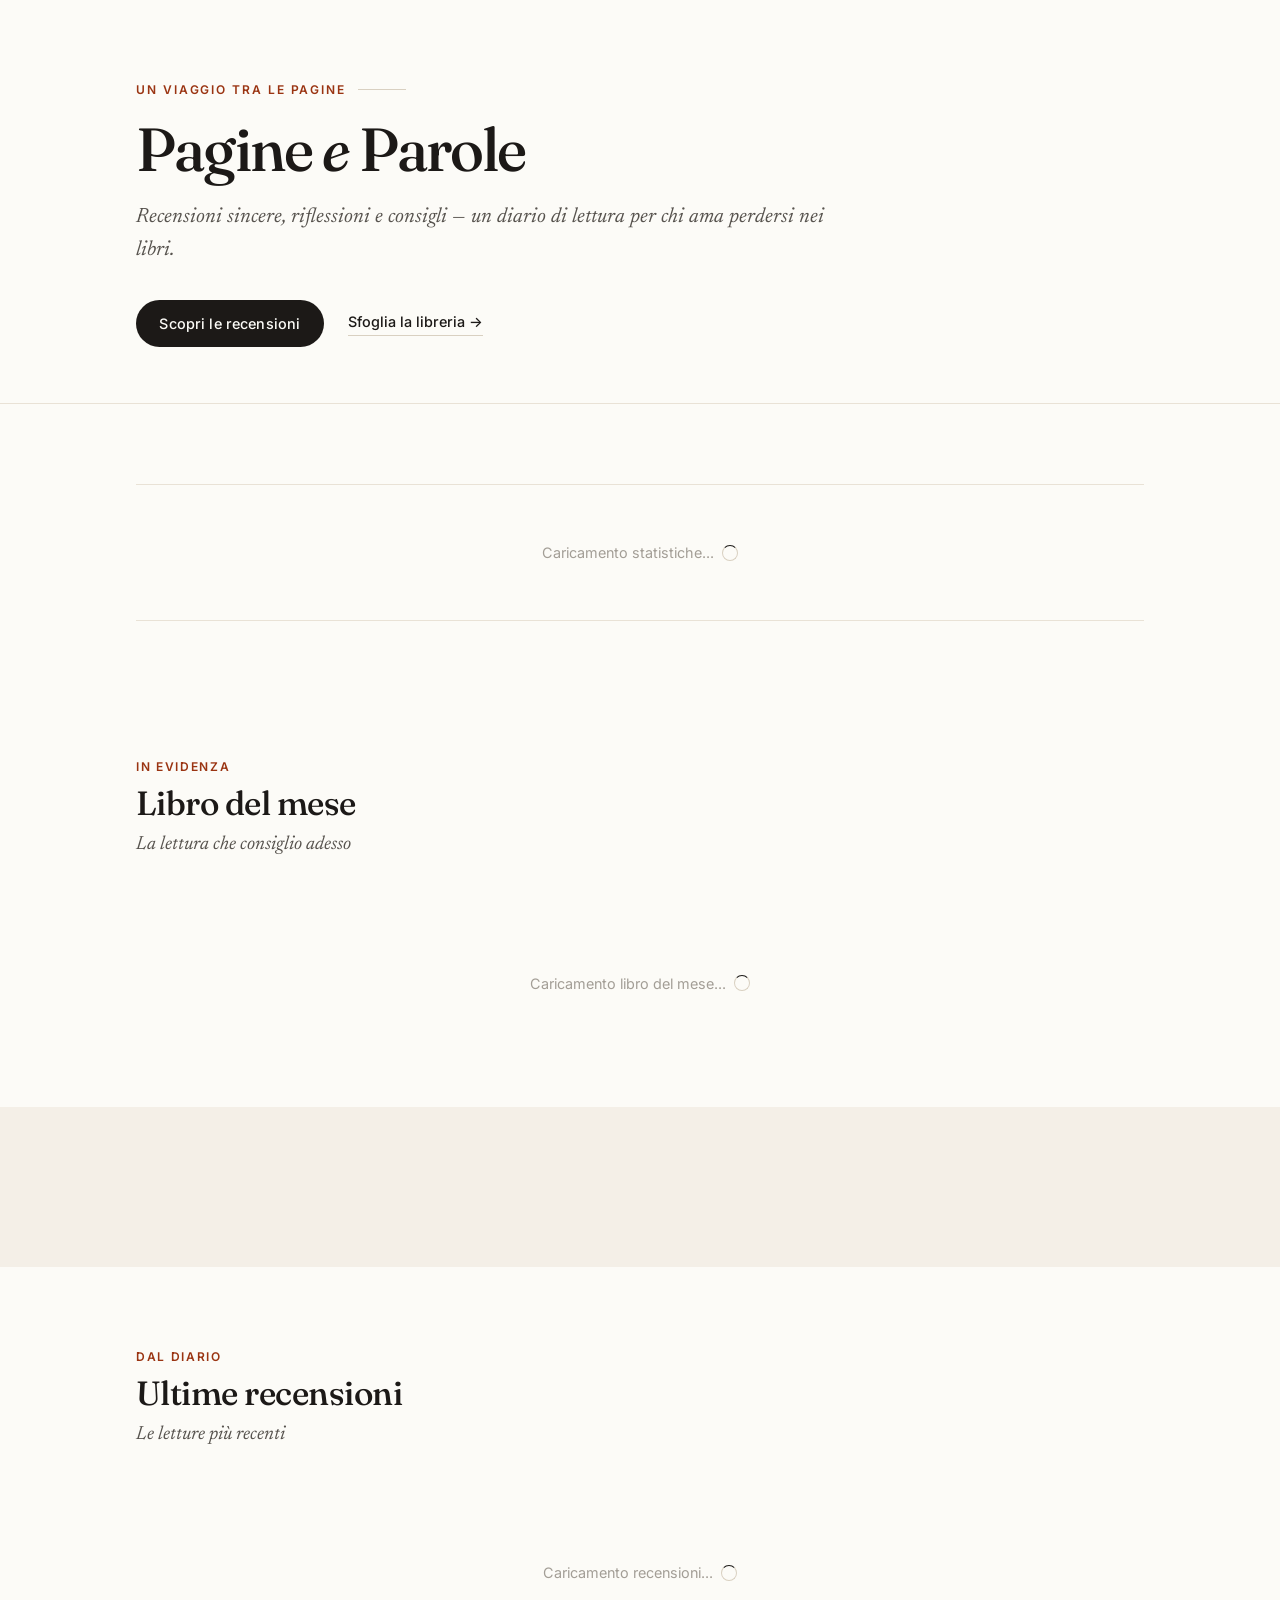
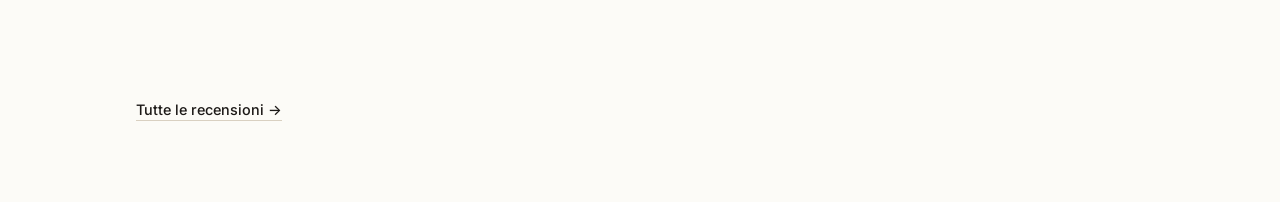
==== index.html @ c5cbab49 "fixes" ====
<!DOCTYPE html>
<html lang="it">
<head>
    <meta charset="UTF-8">
    <meta name="viewport" content="width=device-width, initial-scale=1.0">
    <meta name="description" content="Pagine e Parole - Recensioni, riflessioni e viaggi tra le pagine. Un blog dedicato agli amanti della lettura.">
    <title>Pagine e Parole - Recensioni Libri</title>
    
    <!-- CSS -->
    <link rel="stylesheet" href="css/base.css">
    <link rel="stylesheet" href="css/navigation.css">
    <link rel="stylesheet" href="css/components.css">
    <link rel="stylesheet" href="css/pages.css">
    
    <!-- Favicon -->
    <link rel="icon" href="data:image/svg+xml,%3Csvg xmlns='http://www.w3.org/2000/svg' viewBox='0 0 100 100'%3E%3Crect width='100' height='100' rx='18' fill='%231C1917'/%3E%3Ctext x='50' y='68' font-size='58' text-anchor='middle' fill='%23FCFBF7' font-family='Georgia' font-style='italic'%3EP.%3C/text%3E%3C/svg%3E">
</head>
<body data-page="home">
    <!-- Navbar -->
    <div id="navbar"></div>
    
    <!-- Hero Section -->
    <section class="hero">
        <div class="container">
            <div class="hero-content">
                <p class="hero-tagline">Un viaggio tra le pagine</p>
                <h1 class="hero-title">Pagine <em>e</em> Parole</h1>
                <p class="hero-description">
                    Recensioni sincere, riflessioni e consigli — un diario di lettura
                    per chi ama perdersi nei libri.
                </p>
                <div class="hero-buttons">
                    <a href="recensioni.html" class="btn btn-primary">Scopri le recensioni</a>
                    <a href="libreria.html" class="link-arrow">Sfoglia la libreria →</a>
                </div>
            </div>
        </div>
    </section>
    
    <!-- Stats Section -->
    <section class="section bg-white">
        <div class="container">
            <div class="stats-grid" id="stats-grid">
                <div class="loading">Caricamento statistiche...</div>
            </div>
        </div>
    </section>
    
    <!-- Book of the Month -->
    <section class="book-of-month section">
        <div class="container">
            <div class="section-header">
                <span class="section-eyebrow">In evidenza</span>
                <h2 class="section-title">Libro del mese</h2>
                <p class="section-subtitle">La lettura che consiglio adesso</p>
            </div>
            <div id="book-of-month">
                <div class="loading">Caricamento libro del mese...</div>
            </div>
        </div>
    </section>
    
    <!-- Quote Section -->
    <section class="section bg-cream">
        <div class="container container-narrow">
            <div id="quote-section"></div>
        </div>
    </section>
    
    <!-- Latest Reviews -->
    <section class="latest-reviews section bg-white">
        <div class="container">
            <div class="section-header">
                <span class="section-eyebrow">Dal diario</span>
                <h2 class="section-title">Ultime recensioni</h2>
                <p class="section-subtitle">Le letture più recenti</p>
            </div>
            <div class="book-grid" id="latest-reviews">
                <div class="loading">Caricamento recensioni...</div>
            </div>
            <div class="mt-2xl">
                <a href="recensioni.html" class="link-arrow">Tutte le recensioni →</a>
            </div>
        </div>
    </section>
    
    <!-- Footer -->
    <div id="footer"></div>
    
    <!-- JavaScript -->
    <script src="js/data-loader.js"></script>
    <script src="js/template-renderer.js"></script>
    <script src="js/component-loader.js"></script>
    <script src="js/app.js"></script>
</body>
</html>
---- css/base.css ----
@import url('https://fonts.googleapis.com/css2?family=Fraunces:ital,opsz,wght@0,9..144,400;0,9..144,500;0,9..144,600;1,9..144,400;1,9..144,500&family=Inter:wght@400;500;600&family=Newsreader:ital,opsz,wght@0,6..72,400;0,6..72,500;1,6..72,400&display=swap');

/**
 * Base — Pagine e Parole · Edizione editoriale (A)
 * Carta calda, inchiostro, un solo accento terracotta. Niente gradienti, niente ombre dure.
 */

:root {
    --paper: #FCFBF7;
    --paper-warm: #F4EFE7;
    --card: #FFFFFF;
    --ink: #1C1917;
    --ink-2: #57534E;
    --muted: #A39E96;
    --line: #E9E2D6;
    --line-strong: #D9D0C1;
    --accent: #9A3412;
    --accent-soft: #F5E8DF;
    --star: #1C1917;
    --star-empty: #D9D0C1;
    --font-display: 'Fraunces', Georgia, 'Times New Roman', serif;
    --font-body: 'Newsreader', Georgia, serif;
    --font-sans: 'Inter', -apple-system, BlinkMacSystemFont, 'Segoe UI', sans-serif;
    --space-xs: 0.25rem;
    --space-sm: 0.5rem;
    --space-md: 1rem;
    --space-lg: 1.5rem;
    --space-xl: 2.25rem;
    --space-2xl: 3.5rem;
    --space-3xl: 5rem;
    --radius: 3px;
    --radius-lg: 6px;
    --radius-full: 9999px;
    --transition: 180ms ease;
    --container-max: 1080px;
    --container-narrow: 680px;
}

*, *::before, *::after { box-sizing: border-box; margin: 0; padding: 0; }

html {
    scroll-behavior: smooth;
    -webkit-font-smoothing: antialiased;
    -moz-osx-font-smoothing: grayscale;
}

body {
    font-family: var(--font-sans);
    font-size: 1rem;
    line-height: 1.6;
    color: var(--ink);
    background: var(--paper);
    min-height: 100vh;
    display: flex;
    flex-direction: column;
}

h1, h2, h3, h4, h5, h6 {
    font-family: var(--font-display);
    font-weight: 500;
    line-height: 1.15;
    letter-spacing: -0.015em;
    color: var(--ink);
}

h1 { font-size: 2.75rem; }
h2 { font-size: 2rem; }
h3 { font-size: 1.375rem; }
h4 { font-size: 1.125rem; }

p { margin-bottom: 1rem; }
p:last-child { margin-bottom: 0; }

a { color: inherit; text-decoration: none; transition: var(--transition); }

/* Contenitori — più aria, misura di lettura stretta */
.container {
    width: 100%;
    max-width: var(--container-max);
    margin: 0 auto;
    padding: 0 var(--space-xl);
}
.container-narrow { max-width: var(--container-narrow); }

.section { padding: var(--space-3xl) 0; }

/* Intestazioni sezione: eyebrow + titolo serif, allineate a sinistra */
.section-header {
    text-align: left;
    margin-bottom: var(--space-2xl);
    max-width: 640px;
}
.section-eyebrow {
    font-family: var(--font-sans);
    font-size: 0.75rem;
    font-weight: 600;
    text-transform: uppercase;
    letter-spacing: 0.14em;
    color: var(--accent);
    margin-bottom: var(--space-sm);
    display: block;
}
.section-title {
    font-size: 2.1rem;
    margin-bottom: var(--space-sm);
    color: var(--ink);
}
.section-subtitle {
    font-family: var(--font-body);
    font-size: 1.2rem;
    font-style: italic;
    color: var(--ink-2);
    line-height: 1.5;
}

/* Sfondi: piatti, mai gradienti */
.bg-white { background: var(--paper); }
.bg-cream { background: var(--paper-warm); }
.bg-dark { background: var(--ink); color: var(--paper); }
.bg-dark h1, .bg-dark h2, .bg-dark h3 { color: var(--paper); }

/* Utility testo */
.text-center { text-align: center; }
.text-muted { color: var(--muted); }
.font-serif { font-family: var(--font-body); }
.font-italic { font-style: italic; }

/* Regola sottile editoriale */
.rule {
    border: none;
    border-top: 1px solid var(--line);
    margin: var(--space-2xl) 0;
}

/* Spaziature */
.mt-sm { margin-top: var(--space-sm); }
.mt-md { margin-top: var(--space-md); }
.mt-lg { margin-top: var(--space-lg); }
.mt-xl { margin-top: var(--space-xl); }
.mt-2xl { margin-top: var(--space-2xl); }
.mb-sm { margin-bottom: var(--space-sm); }
.mb-md { margin-bottom: var(--space-md); }
.mb-lg { margin-bottom: var(--space-lg); }
.mb-xl { margin-bottom: var(--space-xl); }
.mb-2xl { margin-bottom: var(--space-2xl); }

/* Loading discreto */
.loading {
    display: flex;
    align-items: center;
    gap: var(--space-sm);
    padding: var(--space-2xl);
    color: var(--muted);
    font-size: 0.9rem;
    grid-column: 1 / -1;
    width: 100%;
    justify-content: center;
}
.loading::after {
    content: '';
    width: 16px;
    height: 16px;
    border: 1.5px solid var(--line-strong);
    border-top-color: var(--ink);
    border-radius: 50%;
    animation: spin 0.8s linear infinite;
}
@keyframes spin { to { transform: rotate(360deg); } }

@media (max-width: 768px) {
    h1 { font-size: 2.1rem; }
    h2 { font-size: 1.65rem; }
    .section { padding: var(--space-2xl) 0; }
    .section-title { font-size: 1.7rem; }
    .container { padding: 0 var(--space-md); }
}
@media (max-width: 480px) {
    h1 { font-size: 1.8rem; }
    .section-title { font-size: 1.5rem; }
    .section-subtitle { font-size: 1.05rem; }
}
---- css/navigation.css ----
/**
 * Navigation — linea sottile, blur carta, niente ombre.
 */

.navbar {
    background: rgba(252, 251, 247, 0.88);
    backdrop-filter: blur(12px);
    -webkit-backdrop-filter: blur(12px);
    border-bottom: 1px solid var(--line);
    position: sticky;
    top: 0;
    z-index: 1000;
}

.navbar .container {
    display: flex;
    align-items: center;
    justify-content: space-between;
    height: 68px;
}

.nav-logo {
    display: flex;
    align-items: baseline;
    gap: 0.6rem;
    text-decoration: none;
    flex-shrink: 0;
}

.nav-logo-mark {
    font-family: var(--font-display);
    font-style: italic;
    font-size: 1.5rem;
    line-height: 1;
    color: var(--accent);
}

.nav-logo-text {
    font-family: var(--font-display);
    font-size: 1.2rem;
    font-weight: 500;
    letter-spacing: -0.01em;
    color: var(--ink);
    white-space: nowrap;
}

.nav-links {
    display: flex;
    align-items: center;
    gap: 2rem;
}

.nav-link {
    font-family: var(--font-sans);
    font-size: 0.875rem;
    font-weight: 500;
    letter-spacing: 0.02em;
    color: var(--ink-2);
    text-decoration: none;
    padding: 0.25rem 0;
    position: relative;
    transition: color var(--transition);
    white-space: nowrap;
}

.nav-link::after {
    content: '';
    position: absolute;
    bottom: -2px;
    left: 0;
    width: 0;
    height: 1px;
    background: var(--ink);
    transition: width var(--transition);
}

.nav-link:hover { color: var(--ink); }
.nav-link:hover::after,
.nav-link.active::after { width: 100%; }
.nav-link.active { color: var(--ink); }

.nav-toggle {
    display: none;
    flex-direction: column;
    justify-content: center;
    gap: 5px;
    background: none;
    border: none;
    cursor: pointer;
    padding: 0.5rem;
    min-width: 44px;
    min-height: 44px;
    align-items: center;
}
.nav-toggle span {
    display: block;
    width: 20px;
    height: 1.5px;
    background: var(--ink);
    transition: transform var(--transition), opacity var(--transition);
    transform-origin: center;
}
.nav-toggle.open span:nth-child(1) { transform: translateY(6.5px) rotate(45deg); }
.nav-toggle.open span:nth-child(2) { opacity: 0; }
.nav-toggle.open span:nth-child(3) { transform: translateY(-6.5px) rotate(-45deg); }

@media (max-width: 768px) {
    .nav-toggle { display: flex; }
    .nav-links {
        display: flex;
        flex-direction: column;
        align-items: stretch;
        gap: 0;
        position: absolute;
        top: 68px;
        left: 0;
        right: 0;
        background: var(--paper);
        border-bottom: 1px solid var(--line);
        padding: 0 var(--space-md);
        max-height: 0;
        overflow: hidden;
        transition: max-height 0.28s ease, padding 0.28s ease;
        visibility: hidden;
    }
    .nav-links.active {
        max-height: 320px;
        padding: 0.5rem var(--space-md) 1rem;
        visibility: visible;
    }
    .nav-link {
        width: 100%;
        padding: 0.8rem 0.25rem;
        font-size: 1rem;
        border-top: 1px solid var(--line);
    }
    .nav-link:first-child { border-top: none; }
    .nav-link::after { display: none; }
}
---- css/components.css ----
/**
 * Components — editoriale minimale. Niente card-ombra, niente pill appariscenti.
 */

/* ─── Bottoni: uno primario inchiostro, resto link sottolineati ─── */
.btn {
    display: inline-flex;
    align-items: center;
    justify-content: center;
    gap: 0.5rem;
    padding: 0.7rem 1.4rem;
    font-size: 0.9rem;
    font-weight: 500;
    font-family: var(--font-sans);
    letter-spacing: 0.01em;
    border-radius: var(--radius-full);
    cursor: pointer;
    border: 1px solid transparent;
    transition: var(--transition);
    white-space: nowrap;
}
.btn-primary {
    background: var(--ink);
    color: var(--paper);
}
.btn-primary:hover { background: #000; color: var(--paper); }
.btn-secondary {
    background: transparent;
    color: var(--ink);
    border-color: var(--line-strong);
}
.btn-secondary:hover { border-color: var(--ink); }
.btn-outline {
    background: transparent;
    color: var(--paper);
    border-color: rgba(255,255,255,0.4);
}
.btn-outline:hover { border-color: var(--paper); color: var(--paper); }
.btn-accent { display: none; } /* dismesso: un solo accento tipografico */

/* Link editoriale con freccia */
.link-arrow {
    font-size: 0.9rem;
    font-weight: 500;
    border-bottom: 1px solid var(--line-strong);
    padding-bottom: 2px;
}
.link-arrow:hover { border-color: var(--ink); }

/* ─── Stelle: inchiostro sottile, mai oro ─── */
.rating { display: inline-flex; gap: 2px; }
.rating-star { color: var(--star-empty); font-size: 0.95rem; line-height: 1; }
.rating-star.filled { color: var(--star); }
.rating-large .rating-star { font-size: 1.15rem; }
.rating-label {
    margin-left: 0.6rem;
    font-size: 0.875rem;
    font-family: var(--font-body);
    font-style: italic;
    color: var(--ink-2);
}

/* ─── Generi / tag: testo piccolo maiuscolo, niente pill colorate ─── */
.tags { display: flex; flex-wrap: wrap; gap: 0.5rem 1rem; }
.tag {
    display: inline;
    padding: 0;
    font-size: 0.75rem;
    font-weight: 600;
    text-transform: uppercase;
    letter-spacing: 0.09em;
    color: var(--ink-2);
    background: none;
    white-space: nowrap;
}
.tag::before { content: '· '; color: var(--muted); }
.tag:first-child::before { content: ''; }
.tag-primary, .tag-accent { background: none; color: var(--ink-2); }
.genre-badge {
    display: inline;
    padding: 0;
    font-size: 0.8rem;
    background: none;
    border: none;
    color: var(--ink-2);
}

/* ─── Card libro: piatta, immagine + testo, niente bordo/ombra ─── */
.book-card {
    background: transparent;
    border: none;
    overflow: visible;
    display: flex;
    flex-direction: column;
    transition: var(--transition);
    height: 100%;
    color: inherit;
}
.book-card:hover { transform: none; box-shadow: none; }
.book-card-cover {
    position: relative;
    aspect-ratio: 2 / 3;
    overflow: hidden;
    background: var(--paper-warm);
    border-radius: var(--radius-lg);
    flex-shrink: 0;
}
.book-card-cover img {
    width: 100%;
    height: 100%;
    object-fit: cover;
    transition: transform 500ms ease;
}
.book-card:hover .book-card-cover img { transform: scale(1.02); }
.book-card-cover-placeholder {
    width: 100%; height: 100%;
    display: flex; flex-direction: column;
    align-items: flex-start; justify-content: flex-end;
    background: var(--paper-warm);
    color: var(--ink-2);
    padding: 1rem;
    text-align: left;
}
.book-card-cover-placeholder .icon { display: none; }
.book-card-cover-placeholder .title {
    font-family: var(--font-display);
    font-size: 1rem; font-weight: 500; line-height: 1.3;
    display: -webkit-box; -webkit-line-clamp: 4; -webkit-box-orient: vertical; overflow: hidden;
}
.book-card-cover-placeholder .author { font-size: 0.8rem; color: var(--muted); margin-top: 0.25rem; }

.book-card-favorite {
    position: absolute;
    top: 0.6rem; left: 0.6rem;
    background: var(--paper);
    border: 1px solid var(--line);
    color: var(--ink);
    font-size: 0.68rem;
    font-weight: 600;
    text-transform: uppercase;
    letter-spacing: 0.08em;
    padding: 0.25rem 0.6rem;
    border-radius: var(--radius-full);
    width: auto; height: auto;
    box-shadow: none;
}
.book-card-body { padding: 0.9rem 0.1rem 0; display: flex; flex-direction: column; flex: 1; min-width: 0; }
.book-card-title {
    font-size: 1.15rem; font-weight: 500; line-height: 1.3;
    display: -webkit-box; -webkit-line-clamp: 2; -webkit-box-orient: vertical; overflow: hidden;
}
.book-card-author { font-size: 0.9rem; color: var(--ink-2); font-family: var(--font-body); font-style: italic; margin: 0.15rem 0 0.5rem; white-space: nowrap; overflow: hidden; text-overflow: ellipsis; }
.book-card-meta { margin-bottom: 0.5rem; }
.book-card-genres .tag { font-size: 0.68rem; }

/* ─── Griglia libri ─── */
.book-grid { display: grid; grid-template-columns: repeat(3, 1fr); gap: 2.5rem 2rem; }
@media (max-width: 1024px) { .book-grid { grid-template-columns: repeat(3, 1fr); } }
@media (max-width: 768px) { .book-grid { grid-template-columns: repeat(2, 1fr); gap: 1.75rem 1rem; } }

/* ─── Libro in evidenza: due colonne pulite, badge = eyebrow ─── */
.featured-book-card {
    background: transparent;
    border: none;
    border-top: 1px solid var(--line);
    border-bottom: 1px solid var(--line);
    border-radius: 0;
    display: grid;
    grid-template-columns: 240px 1fr;
    gap: 2.5rem;
    padding: 2.5rem 0;
}
.featured-book-cover { aspect-ratio: 2 / 3; overflow: hidden; background: var(--paper-warm); border-radius: var(--radius-lg); }
.featured-book-cover img { width: 100%; height: 100%; object-fit: cover; }
.featured-book-body { padding: 0; display: flex; flex-direction: column; min-width: 0; }
.featured-book-badge {
    background: none; color: var(--accent); padding: 0;
    font-size: 0.75rem; font-weight: 600; text-transform: uppercase; letter-spacing: 0.14em;
    margin-bottom: 0.75rem;
}
.featured-book-title { font-size: 2rem; margin-bottom: 0.25rem; }
.featured-book-author { font-family: var(--font-body); font-style: italic; font-size: 1.1rem; color: var(--ink-2); margin-bottom: 1rem; }
.featured-book-excerpt {
    font-family: var(--font-body); font-size: 1.08rem; line-height: 1.7; color: var(--ink-2);
    display: -webkit-box; -webkit-line-clamp: 4; -webkit-box-orient: vertical; overflow: hidden;
    margin-bottom: 1.5rem;
}
.featured-book-footer { margin-top: auto; display: flex; align-items: center; gap: 1.5rem; flex-wrap: wrap; }
@media (max-width: 768px) {
    .featured-book-card { grid-template-columns: 140px 1fr; gap: 1.25rem; padding: 1.75rem 0; }
    .featured-book-title { font-size: 1.4rem; }
    .featured-book-excerpt { -webkit-line-clamp: 3; font-size: 1rem; }
}

/* ─── Statistiche: riga tipografica con filetti, niente box ─── */
.stats-grid {
    display: grid; grid-template-columns: repeat(4, 1fr);
    border-top: 1px solid var(--line); border-bottom: 1px solid var(--line);
    gap: 0;
}
.stat-card { background: none; border: none; border-radius: 0; padding: 1.75rem 1rem; text-align: left; }
.stat-card + .stat-card { border-left: 1px solid var(--line); }
.stat-card:hover { transform: none; box-shadow: none; }
.stat-icon { display: none; }
.stat-number { display: block; font-family: var(--font-display); font-size: 2.4rem; font-weight: 500; color: var(--ink); line-height: 1; }
.stat-label { display: block; font-size: 0.75rem; font-weight: 600; text-transform: uppercase; letter-spacing: 0.1em; color: var(--ink-2); margin-top: 0.5rem; }
.stat-sublabel { display: block; font-size: 0.8rem; color: var(--muted); }
@media (max-width: 768px) {
    .stats-grid { grid-template-columns: repeat(2, 1fr); }
    .stat-card:nth-child(3) { border-left: none; }
    .stat-card:nth-child(n+3) { border-top: 1px solid var(--line); }
    .stat-number { font-size: 1.9rem; }
}

/* ─── Citazione: centrata, serif grande, filetti ─── */
.quote-card { background: none; border: none; padding: 1rem 0; text-align: center; }
.quote-card::before { display: none; }
.quote-text {
    font-family: var(--font-body); font-size: 1.5rem; font-style: italic;
    line-height: 1.6; color: var(--ink); margin-bottom: 1rem; padding: 0;
    max-width: 34em; margin-left: auto; margin-right: auto;
}
.quote-source { display: flex; justify-content: center; gap: 0.5rem; padding: 0; font-size: 0.8rem; text-transform: uppercase; letter-spacing: 0.1em; color: var(--muted); }
.quote-source-title { font-weight: 600; color: var(--ink-2); }
@media (max-width: 480px) { .quote-text { font-size: 1.2rem; } }

/* ─── Filtri: barra sottile, niente box ─── */
.filter-bar { background: none; border: none; border-top: 1px solid var(--line); border-bottom: 1px solid var(--line); border-radius: 0; padding: 1.1rem 0; margin-bottom: 2rem; }
.filter-row { display: flex; flex-wrap: wrap; gap: 1.25rem 1.5rem; align-items: flex-end; }
.filter-group { min-width: 0; }
.filter-label { font-size: 0.7rem; font-weight: 600; text-transform: uppercase; letter-spacing: 0.1em; color: var(--muted); }
.filter-select, .filter-search input {
    border: none; border-bottom: 1px solid var(--line-strong);
    border-radius: 0; background: transparent; padding: 0.45rem 1.5rem 0.45rem 0;
    font-size: 0.95rem; color: var(--ink);
}
.filter-select:focus, .filter-search input:focus { outline: none; border-color: var(--ink); box-shadow: none; }
.filter-search { flex: 1; min-width: 180px; }
.filter-search input { width: 100%; padding-left: 0; background-image: none; }
@media (max-width: 768px) { .filter-row { flex-direction: column; align-items: stretch; } }

/* ─── Footer: chiaro con filetto ─── */
.footer { background: var(--paper); border-top: 1px solid var(--line); color: var(--ink-2); padding: 2.5rem 0; margin-top: auto; }
.footer-content { display: flex; justify-content: space-between; align-items: baseline; flex-wrap: wrap; gap: 1rem; }
.footer-brand { display: flex; align-items: baseline; gap: 0.5rem; }
.footer-brand-icon { display: none; }
.footer-brand-text { font-family: var(--font-display); font-style: italic; font-size: 1.2rem; color: var(--ink); }
.footer-text { color: var(--muted); font-size: 0.85rem; }
.footer-links { display: flex; gap: 1.25rem; }
.footer-link { color: var(--ink-2); font-size: 0.85rem; border-bottom: 1px solid transparent; }
.footer-link:hover { color: var(--ink); border-color: var(--ink); }
@media (max-width: 640px) { .footer-content { flex-direction: column; } }

/* CTA / progress / empty */
.cta-section { background: var(--ink); color: var(--paper); padding: var(--space-3xl) 0; text-align: left; }
.cta-title { color: var(--paper); }
.cta-description { opacity: 0.75; }
.progress-bar { height: 2px; background: var(--line); border-radius: 0; overflow: hidden; }
.progress-fill { background: var(--ink); border-radius: 0; }
.empty-state { text-align: center; padding: var(--space-3xl); color: var(--muted); grid-column: 1 / -1; }
.empty-state-icon { display: none; }
.empty-state-title { font-family: var(--font-display); font-size: 1.4rem; color: var(--ink); margin-bottom: 0.5rem; }
.empty-state-text { font-size: 0.95rem; }
---- css/pages.css ----
/**
 * Pages — hero piatto editoriale, pagina libro da lettura.
 */

/* ─── Hero: carta, titolo serif grande, niente gradienti ─── */
.hero {
    background: var(--paper);
    color: var(--ink);
    padding: 5rem 0 3.5rem;
    border-bottom: 1px solid var(--line);
    position: relative;
    overflow: visible;
}
.hero::before { display: none; }
.hero-content { position: relative; max-width: 720px; }
.hero-tagline {
    font-size: 0.75rem; font-weight: 600; text-transform: uppercase; letter-spacing: 0.16em;
    color: var(--accent); margin-bottom: 1.25rem;
    display: flex; align-items: center; gap: 0.75rem;
}
.hero-tagline::after { content: ''; height: 1px; width: 48px; background: var(--line-strong); }
.hero-title {
    font-size: 3.8rem; font-weight: 500; line-height: 1.02;
    letter-spacing: -0.03em; margin-bottom: 1.25rem; color: var(--ink);
}
.hero-description {
    font-family: var(--font-body); font-size: 1.3rem; font-style: italic;
    line-height: 1.6; color: var(--ink-2); margin-bottom: 2rem; max-width: 36em;
}
.hero-buttons { display: flex; gap: 1rem 1.5rem; align-items: center; flex-wrap: wrap; }
.hero .btn-outline { color: var(--ink); border-color: var(--line-strong); }
.hero .btn-outline:hover { background: transparent; border-color: var(--ink); color: var(--ink); }
@media (max-width: 768px) {
    .hero { padding: 3.5rem 0 2.5rem; }
    .hero-title { font-size: 2.6rem; }
    .hero-description { font-size: 1.15rem; }
}

/* ─── Intestazione pagina interna ─── */
.page-header {
    background: var(--paper); color: var(--ink);
    padding: 3.5rem 0 2.5rem; text-align: left;
    border-bottom: 1px solid var(--line);
}
.page-header-title { font-size: 2.6rem; margin-bottom: 0.4rem; }
.page-header-subtitle { font-family: var(--font-body); font-style: italic; font-size: 1.15rem; color: var(--ink-2); }
.page-header-count { font-family: var(--font-sans); font-style: normal; font-size: 0.85rem; color: var(--muted); }

/* ─── Sezioni home ─── */
.book-of-month { background: var(--paper); padding: var(--space-2xl) 0; }
.latest-reviews { padding: var(--space-3xl) 0; }

/* ─── Pagina libro: misura stretta, copertina piccola ─── */
.book-single { padding: var(--space-3xl) 0; }
.book-single-grid { display: grid; grid-template-columns: 260px minmax(0, 620px); gap: 3.5rem; align-items: start; justify-content: center; }
.book-single-cover { position: sticky; top: 100px; }
.book-single-cover img { width: 100%; border-radius: var(--radius-lg); box-shadow: none; border: 1px solid var(--line); }
.book-single-cover-placeholder {
    aspect-ratio: 2 / 3; background: var(--paper-warm); border: 1px solid var(--line);
    border-radius: var(--radius-lg); display: flex; flex-direction: column;
    align-items: flex-start; justify-content: flex-end; color: var(--ink);
    padding: 1.25rem;
}
.book-single-cover-placeholder .icon { display: none; }
.book-single-content { min-width: 0; }
.book-single-header { margin-bottom: 2rem; padding-bottom: 2rem; border-bottom: 1px solid var(--line); }
.book-single-title { font-size: 2.6rem; margin-bottom: 0.35rem; }
.book-single-author { font-family: var(--font-body); font-style: italic; font-size: 1.25rem; color: var(--ink-2); margin-bottom: 1.25rem; }
.book-single-rating { display: flex; align-items: center; gap: 0.75rem; margin-bottom: 1rem; flex-wrap: wrap; }
.book-single-review { margin-bottom: 2.5rem; }
.book-single-review-title, .book-single-quotes-title, .book-single-details-title {
    font-size: 0.75rem; font-family: var(--font-sans); font-weight: 600;
    text-transform: uppercase; letter-spacing: 0.14em; color: var(--accent); margin-bottom: 1.25rem;
}
.book-single-review-text { font-family: var(--font-body); font-size: 1.18rem; line-height: 1.85; color: var(--ink); }
.book-single-review-text p { margin-bottom: 1.4rem; }
.book-single-quotes { margin-bottom: 2.5rem; }
.book-single-quotes-list { display: flex; flex-direction: column; gap: 2rem; }
.book-single-quotes-list .quote-card { text-align: left; border-left: 2px solid var(--line-strong); padding-left: 1.5rem; }
.book-single-quotes-list .quote-text { font-size: 1.25rem; margin: 0 0 0.5rem; }
.book-single-quotes-list .quote-source { justify-content: flex-start; }
.book-single-details { background: transparent; border-top: 1px solid var(--line); border-radius: 0; padding: 1.75rem 0; }
.book-single-details-grid { display: grid; grid-template-columns: repeat(2, 1fr); gap: 1.25rem; }
.book-single-details-label { color: var(--muted); font-size: 0.7rem; text-transform: uppercase; letter-spacing: 0.1em; font-weight: 600; }
.book-single-details-value { color: var(--ink); font-size: 0.95rem; }
@media (max-width: 900px) { .book-single-grid { grid-template-columns: 200px 1fr; gap: 2rem; } .book-single-title { font-size: 2.1rem; } }
@media (max-width: 768px) {
    .book-single-grid { grid-template-columns: 1fr; }
    .book-single-cover { position: static; max-width: 200px; margin: 0; }
    .book-single-details-grid { grid-template-columns: 1fr 1fr; }
}

/* ─── Libreria: griglia ariosa ─── */
.library-grid { display: grid; grid-template-columns: repeat(5, 1fr); gap: 2rem 1.5rem; }
.library-item { aspect-ratio: 2 / 3; border-radius: var(--radius-lg); overflow: hidden; background: var(--paper-warm); }
.library-item:hover { transform: none; box-shadow: none; }
.library-item img { width: 100%; height: 100%; object-fit: cover; }
.library-item-placeholder { background: var(--paper-warm); color: var(--muted); font-family: var(--font-display); font-style: italic; }
.library-item-overlay { background: linear-gradient(to top, rgba(28,25,23,0.78) 0%, transparent 55%); opacity: 0; }
.library-item:hover .library-item-overlay, .library-item:focus-within .library-item-overlay { opacity: 1; }
.library-item-title { font-size: 0.9rem; }
@media (max-width: 1024px) { .library-grid { grid-template-columns: repeat(4, 1fr); } }
@media (max-width: 768px) { .library-grid { grid-template-columns: repeat(3, 1fr); gap: 1rem; } }

/* About / contact / generi: sobri */
.about-hero { background: var(--paper); padding: var(--space-3xl) 0; }
.about-hero-grid { display: grid; grid-template-columns: 200px 1fr; gap: 2.5rem; align-items: start; }
.about-photo, .about-photo-placeholder { border-radius: 50%; border: 1px solid var(--line-strong); aspect-ratio: 1; width: 100%; object-fit: cover; }
.about-photo-placeholder { background: var(--paper-warm); font-size: 3rem; box-shadow: none; color: var(--ink-2); }
.about-intro h1 { font-size: 2.2rem; }
.about-role { font-family: var(--font-body); font-style: italic; color: var(--ink-2); margin-bottom: 1rem; }
.about-bio { font-family: var(--font-body); font-size: 1.1rem; line-height: 1.75; color: var(--ink); }
.genres-grid { display: grid; grid-template-columns: repeat(4, 1fr); gap: 0; border-top: 1px solid var(--line); border-left: 1px solid var(--line); }
.genre-card { border: none; border-right: 1px solid var(--line); border-bottom: 1px solid var(--line); border-radius: 0; padding: 1.75rem 1.25rem; text-align: left; }
.genre-card:hover { transform: none; box-shadow: none; }
.genre-card-icon { display: none; }
.genre-card-name { font-size: 1rem; margin-bottom: 0.35rem; }
.genre-card-description { font-size: 0.85rem; color: var(--ink-2); }
.results-info { display: flex; justify-content: space-between; align-items: baseline; margin-bottom: 2rem; padding-bottom: 1rem; border-bottom: 1px solid var(--line); }
.results-count { font-size: 0.9rem; color: var(--ink-2); }
.results-sort label { font-size: 0.8rem; color: var(--muted); }
@media (max-width: 768px) { .about-hero-grid { grid-template-columns: 1fr; } .genres-grid { grid-template-columns: repeat(2, 1fr); } }
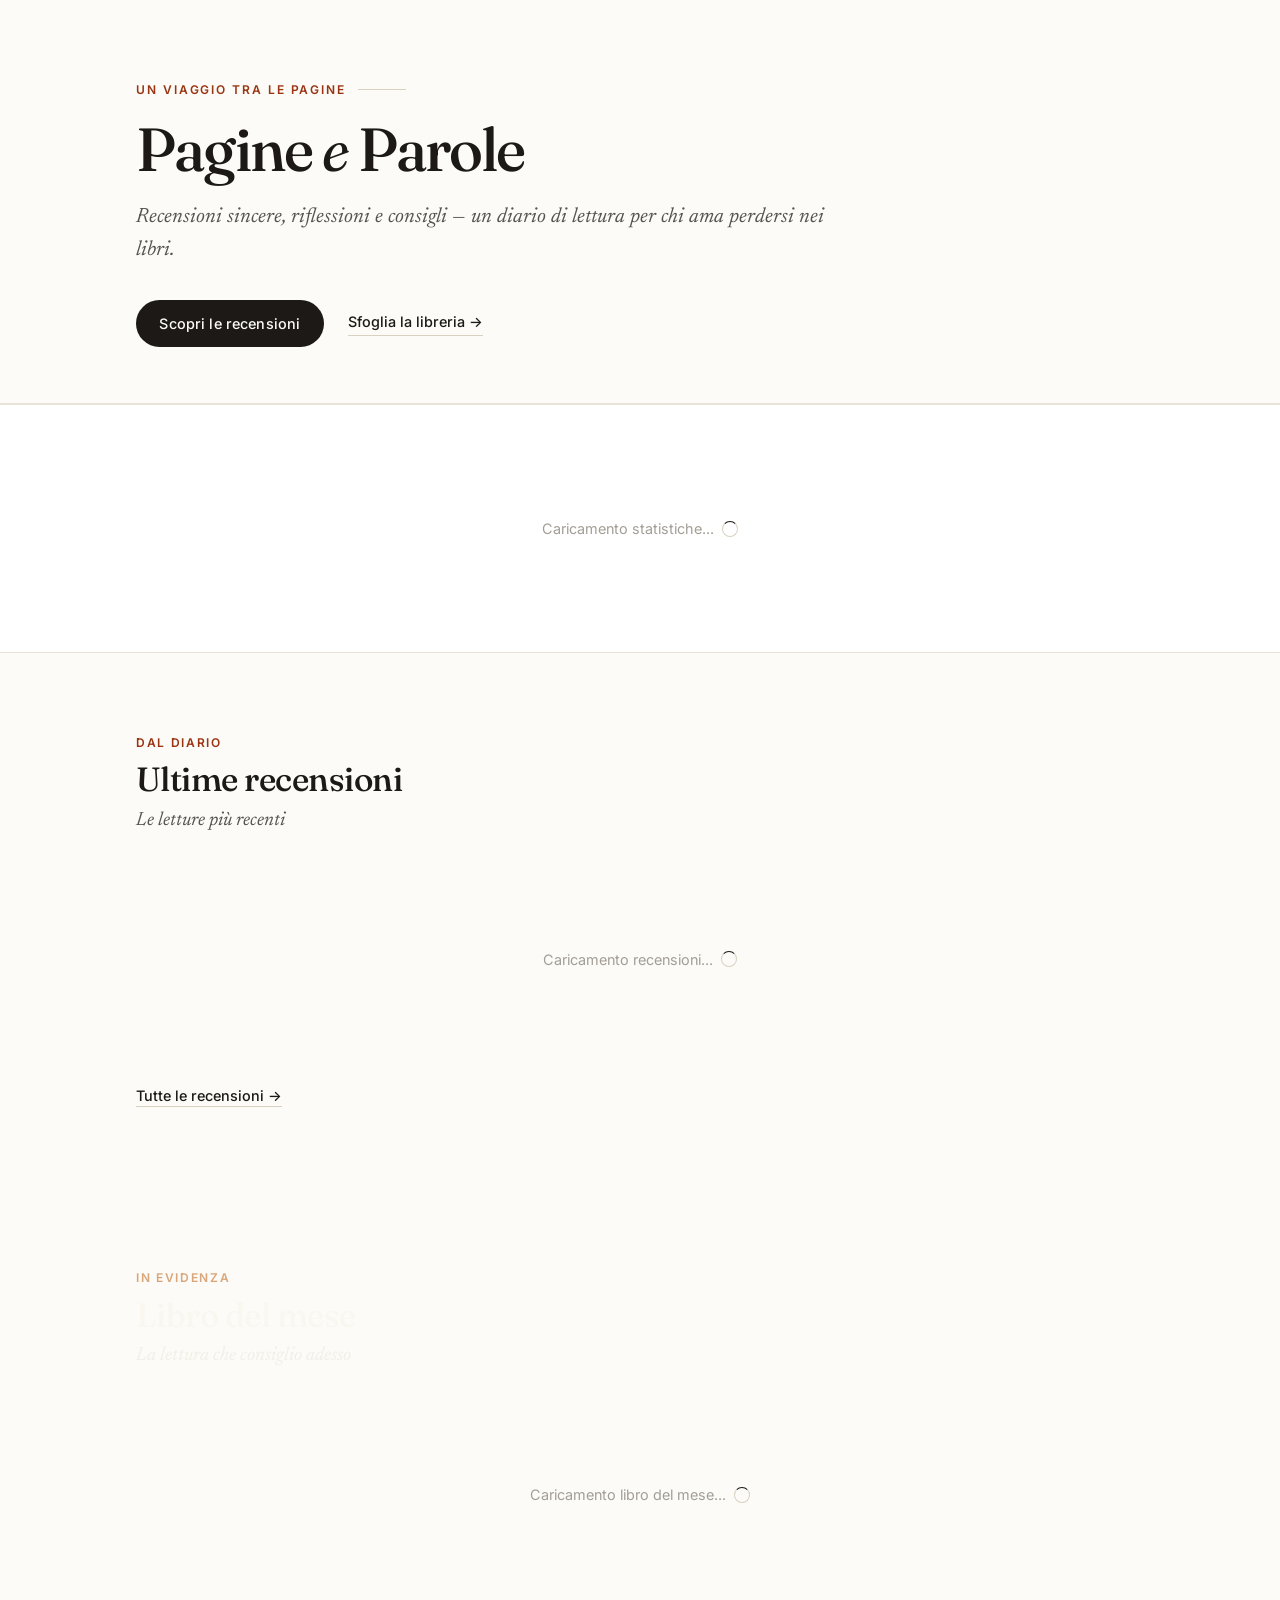
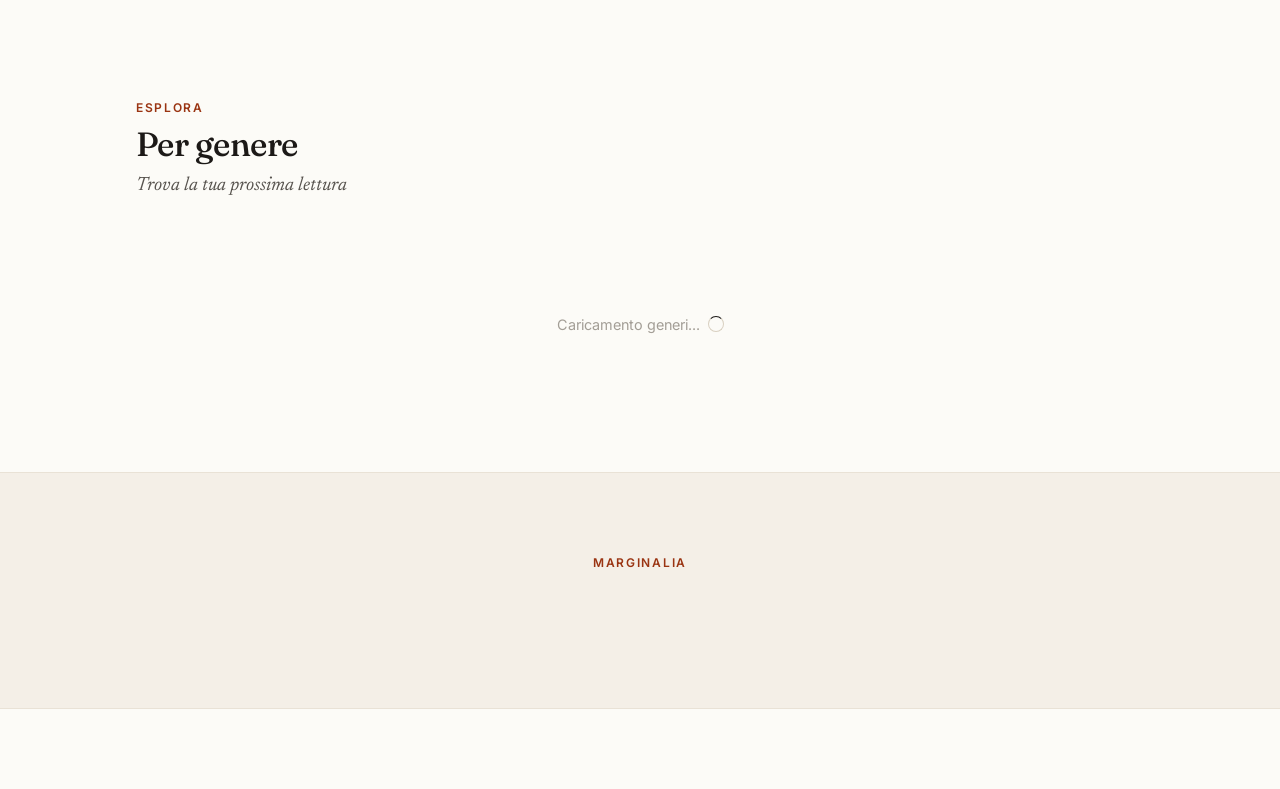
==== commit d4ef9ca9: "Revamp home and book page experience Reorganizes the homepage into clearer editorial sections (stats" ====
--- a/index.html
+++ b/index.html
@@ -5,20 +5,20 @@
     <meta name="viewport" content="width=device-width, initial-scale=1.0">
     <meta name="description" content="Pagine e Parole - Recensioni, riflessioni e viaggi tra le pagine. Un blog dedicato agli amanti della lettura.">
     <title>Pagine e Parole - Recensioni Libri</title>
-    
+
     <!-- CSS -->
     <link rel="stylesheet" href="css/base.css">
     <link rel="stylesheet" href="css/navigation.css">
     <link rel="stylesheet" href="css/components.css">
     <link rel="stylesheet" href="css/pages.css">
-    
+
     <!-- Favicon -->
     <link rel="icon" href="data:image/svg+xml,%3Csvg xmlns='http://www.w3.org/2000/svg' viewBox='0 0 100 100'%3E%3Crect width='100' height='100' rx='18' fill='%231C1917'/%3E%3Ctext x='50' y='68' font-size='58' text-anchor='middle' fill='%23FCFBF7' font-family='Georgia' font-style='italic'%3EP.%3C/text%3E%3C/svg%3E">
 </head>
 <body data-page="home">
     <!-- Navbar -->
     <div id="navbar"></div>
-    
+
     <!-- Hero Section -->
     <section class="hero">
         <div class="container">
@@ -36,39 +36,18 @@
             </div>
         </div>
     </section>
-    
-    <!-- Stats Section -->
-    <section class="section bg-white">
+
+    <!-- Stats band -->
+    <section class="section--band">
         <div class="container">
             <div class="stats-grid" id="stats-grid">
                 <div class="loading">Caricamento statistiche...</div>
             </div>
         </div>
     </section>
-    
-    <!-- Book of the Month -->
-    <section class="book-of-month section">
-        <div class="container">
-            <div class="section-header">
-                <span class="section-eyebrow">In evidenza</span>
-                <h2 class="section-title">Libro del mese</h2>
-                <p class="section-subtitle">La lettura che consiglio adesso</p>
-            </div>
-            <div id="book-of-month">
-                <div class="loading">Caricamento libro del mese...</div>
-            </div>
-        </div>
-    </section>
-    
-    <!-- Quote Section -->
-    <section class="section bg-cream">
-        <div class="container container-narrow">
-            <div id="quote-section"></div>
-        </div>
-    </section>
-    
+
     <!-- Latest Reviews -->
-    <section class="latest-reviews section bg-white">
+    <section class="latest-reviews section">
         <div class="container">
             <div class="section-header">
                 <span class="section-eyebrow">Dal diario</span>
@@ -83,10 +62,55 @@
             </div>
         </div>
     </section>
-    
+
+    <!-- Book of the Month (dark break) -->
+    <section class="book-of-month section section--dark">
+        <div class="container">
+            <div class="section-header">
+                <span class="section-eyebrow">In evidenza</span>
+                <h2 class="section-title">Libro del mese</h2>
+                <p class="section-subtitle">La lettura che consiglio adesso</p>
+            </div>
+            <div id="book-of-month">
+                <div class="loading">Caricamento libro del mese...</div>
+            </div>
+        </div>
+    </section>
+
+    <!-- Genres -->
+    <section class="genres-section">
+        <div class="container">
+            <div class="section-header">
+                <span class="section-eyebrow">Esplora</span>
+                <h2 class="section-title">Per genere</h2>
+                <p class="section-subtitle">Trova la tua prossima lettura</p>
+            </div>
+            <div class="genre-chips" id="genre-chips">
+                <div class="loading">Caricamento generi...</div>
+            </div>
+        </div>
+    </section>
+
+    <!-- Quote Section -->
+    <section class="quote-section section--warm">
+        <div class="container container-narrow">
+            <div class="section-header section-header--center">
+                <span class="section-eyebrow">Marginalia</span>
+            </div>
+            <div id="quote-section"></div>
+        </div>
+    </section>
+
+    <!-- CTA -->
+    <section class="cta-home">
+        <div class="container">
+            <div id="home-cta"></div>
+        </div>
+    </section>
+
     <!-- Footer -->
     <div id="footer"></div>
-    
+
     <!-- JavaScript -->
     <script src="js/data-loader.js"></script>
     <script src="js/template-renderer.js"></script>
--- a/css/base.css
+++ b/css/base.css
@@ -8,8 +8,10 @@
 :root {
     --paper: #FCFBF7;
     --paper-warm: #F4EFE7;
+    --paper-deep: #ECE4D5;
     --card: #FFFFFF;
     --ink: #1C1917;
+    --ink-deep: #131110;
     --ink-2: #57534E;
     --muted: #A39E96;
     --line: #E9E2D6;
@@ -113,11 +115,23 @@
     line-height: 1.5;
 }
 
-/* Sfondi: piatti, mai gradienti */
+/* Sfondi: piatti, mai gradienti. Ogni sezione ha il suo tono. */
 .bg-white { background: var(--paper); }
 .bg-cream { background: var(--paper-warm); }
 .bg-dark { background: var(--ink); color: var(--paper); }
 .bg-dark h1, .bg-dark h2, .bg-dark h3 { color: var(--paper); }
+
+/* Fascia bianca con filetti — stacca le statistiche */
+.section--band { background: #fff; border-top: 1px solid var(--line); border-bottom: 1px solid var(--line); padding: var(--space-2xl) 0; }
+.section--band .stats-grid { border-top: none; border-bottom: none; }
+.section--band .stat-card { padding: 0.5rem 1rem; }
+/* Stacco scuro editoriale — un solo momento scuro per pagina */
+.section--dark { background: var(--ink-deep); color: #EDE8DE; }
+.section--dark .section-title { color: #FAF7F0; }
+.section--dark .section-subtitle { color: rgba(237,232,222,0.65); }
+.section--dark .section-eyebrow { color: #D9A679; }
+/* Fascia calda */
+.section--warm { background: var(--paper-warm); border-top: 1px solid var(--line); border-bottom: 1px solid var(--line); }
 
 /* Utility testo */
 .text-center { text-align: center; }
--- a/css/components.css
+++ b/css/components.css
@@ -157,6 +157,13 @@
 .book-grid { display: grid; grid-template-columns: repeat(3, 1fr); gap: 2.5rem 2rem; }
 @media (max-width: 1024px) { .book-grid { grid-template-columns: repeat(3, 1fr); } }
 @media (max-width: 768px) { .book-grid { grid-template-columns: repeat(2, 1fr); gap: 1.75rem 1rem; } }
+@media (max-width: 520px) {
+    .book-grid { gap: 1.5rem 0.85rem; }
+    .book-card-title { font-size: 1rem; }
+    .book-card-author { font-size: 0.82rem; }
+    .book-card-genres .tag:nth-child(n+2) { display: none; }
+    .book-card-favorite { font-size: 0.6rem; padding: 0.2rem 0.5rem; }
+}
 
 /* ─── Libro in evidenza: due colonne pulite, badge = eyebrow ─── */
 .featured-book-card {
@@ -187,10 +194,49 @@
 }
 .featured-book-footer { margin-top: auto; display: flex; align-items: center; gap: 1.5rem; flex-wrap: wrap; }
 @media (max-width: 768px) {
-    .featured-book-card { grid-template-columns: 140px 1fr; gap: 1.25rem; padding: 1.75rem 0; }
-    .featured-book-title { font-size: 1.4rem; }
-    .featured-book-excerpt { -webkit-line-clamp: 3; font-size: 1rem; }
-}
+    .featured-book-card { grid-template-columns: 1fr; gap: 1.5rem; padding: 2rem 0; }
+    .featured-book-cover { max-width: 200px; }
+    .featured-book-title { font-size: 1.6rem; }
+    .featured-book-excerpt { -webkit-line-clamp: 4; font-size: 1rem; }
+    .featured-book-footer .btn { width: 100%; justify-content: center; }
+}
+
+/* ─── Libro in evidenza su fondo scuro ─── */
+.section--dark .featured-book-card { border-color: rgba(237,232,222,0.16); }
+.section--dark .featured-book-title { color: #FAF7F0; }
+.section--dark .featured-book-author,
+.section--dark .featured-book-excerpt { color: rgba(237,232,222,0.72); }
+.section--dark .featured-book-badge { color: #D9A679; }
+.section--dark .rating-star.filled { color: #FAF7F0; }
+.section--dark .rating-star { color: rgba(250,247,240,0.25); }
+.section--dark .rating-label { color: rgba(237,232,222,0.6); }
+.section--dark .btn-primary { background: #FAF7F0; color: var(--ink-deep); }
+.section--dark .btn-primary:hover { background: #fff; color: #000; }
+
+/* ─── Chip generi (home) ─── */
+.genre-chips { display: flex; flex-wrap: wrap; gap: 0.6rem; }
+.genre-chip {
+    display: inline-flex; align-items: baseline; gap: 0.45rem;
+    border: 1px solid var(--line-strong); border-radius: var(--radius-full);
+    padding: 0.5rem 1rem; font-size: 0.85rem; font-weight: 500; color: var(--ink);
+    background: transparent; transition: var(--transition);
+}
+.genre-chip:hover { border-color: var(--ink); }
+.genre-chip-count { font-size: 0.75rem; color: var(--muted); font-weight: 400; }
+
+/* ─── Breadcrumb ─── */
+.breadcrumb {
+    display: flex; flex-wrap: wrap; gap: 0.5rem; align-items: center;
+    font-size: 0.8rem; color: var(--muted); margin-bottom: 1.75rem;
+}
+.breadcrumb a { border-bottom: 1px solid transparent; }
+.breadcrumb a:hover { color: var(--ink); border-color: var(--ink); }
+.breadcrumb-sep { opacity: 0.5; }
+.breadcrumb-current { color: var(--ink-2); }
+
+/* ─── Meta riga del libro ─── */
+.book-meta { display: flex; flex-wrap: wrap; gap: 0.4rem 0.75rem; font-size: 0.85rem; color: var(--muted); margin-bottom: 1rem; }
+.book-meta strong { color: var(--ink-2); font-weight: 500; }
 
 /* ─── Statistiche: riga tipografica con filetti, niente box ─── */
 .stats-grid {
@@ -251,7 +297,18 @@
 .footer-link:hover { color: var(--ink); border-color: var(--ink); }
 @media (max-width: 640px) { .footer-content { flex-direction: column; } }
 
-/* CTA / progress / empty */
+/* CTA / newsletter, progress, empty */
+.cta-box {
+    border: 1px solid var(--line-strong);
+    border-radius: var(--radius-lg);
+    padding: 2.5rem 2rem;
+    text-align: center;
+    max-width: 620px;
+    margin: 0 auto;
+    background: #fff;
+}
+.cta-box-title { font-size: 1.6rem; margin-bottom: 0.6rem; }
+.cta-box-text { font-family: var(--font-body); font-style: italic; color: var(--ink-2); font-size: 1.05rem; margin-bottom: 1.5rem; }
 .cta-section { background: var(--ink); color: var(--paper); padding: var(--space-3xl) 0; text-align: left; }
 .cta-title { color: var(--paper); }
 .cta-description { opacity: 0.75; }
--- a/css/pages.css
+++ b/css/pages.css
@@ -20,9 +20,10 @@
 }
 .hero-tagline::after { content: ''; height: 1px; width: 48px; background: var(--line-strong); }
 .hero-title {
-    font-size: 3.8rem; font-weight: 500; line-height: 1.02;
+    font-size: clamp(2.4rem, 1.5rem + 4.5vw, 3.8rem); font-weight: 500; line-height: 1.02;
     letter-spacing: -0.03em; margin-bottom: 1.25rem; color: var(--ink);
 }
+.hero-title em { font-style: italic; font-weight: 400; }
 .hero-description {
     font-family: var(--font-body); font-size: 1.3rem; font-style: italic;
     line-height: 1.6; color: var(--ink-2); margin-bottom: 2rem; max-width: 36em;
@@ -32,8 +33,10 @@
 .hero .btn-outline:hover { background: transparent; border-color: var(--ink); color: var(--ink); }
 @media (max-width: 768px) {
     .hero { padding: 3.5rem 0 2.5rem; }
-    .hero-title { font-size: 2.6rem; }
+    .hero-title { letter-spacing: -0.02em; }
     .hero-description { font-size: 1.15rem; }
+    .hero-buttons .btn { width: 100%; justify-content: center; }
+    .hero-buttons .link-arrow { margin-top: 0.25rem; }
 }
 
 /* ─── Intestazione pagina interna ─── */
@@ -47,14 +50,19 @@
 .page-header-count { font-family: var(--font-sans); font-style: normal; font-size: 0.85rem; color: var(--muted); }
 
 /* ─── Sezioni home ─── */
-.book-of-month { background: var(--paper); padding: var(--space-2xl) 0; }
+.book-of-month { background: transparent; padding: var(--space-2xl) 0; }
+.book-of-month.section--dark { padding: var(--space-3xl) 0; }
 .latest-reviews { padding: var(--space-3xl) 0; }
+.genres-section { padding: var(--space-2xl) 0 var(--space-3xl); }
+.quote-section { padding: var(--space-3xl) 0; }
+.cta-home { padding: 0 0 var(--space-3xl); }
+.section-header--center { text-align: center; margin-left: auto; margin-right: auto; }
 
-/* ─── Pagina libro: misura stretta, copertina piccola ─── */
-.book-single { padding: var(--space-3xl) 0; }
-.book-single-grid { display: grid; grid-template-columns: 260px minmax(0, 620px); gap: 3.5rem; align-items: start; justify-content: center; }
+/* ─── Pagina libro: misura stretta, copertina adattiva ─── */
+.book-single { padding: var(--space-2xl) 0 var(--space-3xl); }
+.book-single-grid { display: grid; grid-template-columns: minmax(180px, 260px) minmax(0, 620px); gap: 3.5rem; align-items: start; justify-content: center; }
 .book-single-cover { position: sticky; top: 100px; }
-.book-single-cover img { width: 100%; border-radius: var(--radius-lg); box-shadow: none; border: 1px solid var(--line); }
+.book-single-cover img { width: 100%; height: auto; aspect-ratio: 2 / 3; object-fit: cover; border-radius: var(--radius-lg); box-shadow: none; border: 1px solid var(--line); }
 .book-single-cover-placeholder {
     aspect-ratio: 2 / 3; background: var(--paper-warm); border: 1px solid var(--line);
     border-radius: var(--radius-lg); display: flex; flex-direction: column;
@@ -64,8 +72,8 @@
 .book-single-cover-placeholder .icon { display: none; }
 .book-single-content { min-width: 0; }
 .book-single-header { margin-bottom: 2rem; padding-bottom: 2rem; border-bottom: 1px solid var(--line); }
-.book-single-title { font-size: 2.6rem; margin-bottom: 0.35rem; }
-.book-single-author { font-family: var(--font-body); font-style: italic; font-size: 1.25rem; color: var(--ink-2); margin-bottom: 1.25rem; }
+.book-single-title { font-size: clamp(1.9rem, 1.3rem + 3vw, 2.6rem); margin-bottom: 0.35rem; text-wrap: balance; }
+.book-single-author { font-family: var(--font-body); font-style: italic; font-size: 1.25rem; color: var(--ink-2); margin-bottom: 1rem; }
 .book-single-rating { display: flex; align-items: center; gap: 0.75rem; margin-bottom: 1rem; flex-wrap: wrap; }
 .book-single-review { margin-bottom: 2.5rem; }
 .book-single-review-title, .book-single-quotes-title, .book-single-details-title {
@@ -74,6 +82,15 @@
 }
 .book-single-review-text { font-family: var(--font-body); font-size: 1.18rem; line-height: 1.85; color: var(--ink); }
 .book-single-review-text p { margin-bottom: 1.4rem; }
+/* Capolettera editoriale sul primo paragrafo */
+.book-single-review-text p:first-of-type::first-letter {
+    font-family: var(--font-display);
+    font-size: 3.4em;
+    line-height: 0.85;
+    float: left;
+    padding: 0.08em 0.12em 0 0;
+    color: var(--ink);
+}
 .book-single-quotes { margin-bottom: 2.5rem; }
 .book-single-quotes-list { display: flex; flex-direction: column; gap: 2rem; }
 .book-single-quotes-list .quote-card { text-align: left; border-left: 2px solid var(--line-strong); padding-left: 1.5rem; }
@@ -83,24 +100,37 @@
 .book-single-details-grid { display: grid; grid-template-columns: repeat(2, 1fr); gap: 1.25rem; }
 .book-single-details-label { color: var(--muted); font-size: 0.7rem; text-transform: uppercase; letter-spacing: 0.1em; font-weight: 600; }
 .book-single-details-value { color: var(--ink); font-size: 0.95rem; }
-@media (max-width: 900px) { .book-single-grid { grid-template-columns: 200px 1fr; gap: 2rem; } .book-single-title { font-size: 2.1rem; } }
+@media (max-width: 900px) { .book-single-grid { grid-template-columns: 200px 1fr; gap: 2rem; } }
 @media (max-width: 768px) {
-    .book-single-grid { grid-template-columns: 1fr; }
-    .book-single-cover { position: static; max-width: 200px; margin: 0; }
+    .book-single-grid { grid-template-columns: 1fr; gap: 1.75rem; }
+    .book-single-cover { position: static; max-width: 190px; margin: 0; }
     .book-single-details-grid { grid-template-columns: 1fr 1fr; }
+    .book-single-review-text { font-size: 1.1rem; }
 }
 
-/* ─── Libreria: griglia ariosa ─── */
+/* ─── Correlati (fine pagina libro) ─── */
+.related { border-top: 1px solid var(--line); padding: var(--space-2xl) 0 0; margin-top: var(--space-2xl); }
+.related .book-grid { grid-template-columns: repeat(3, 1fr); gap: 2rem 1.5rem; }
+@media (max-width: 768px) { .related .book-grid { grid-template-columns: repeat(3, 1fr); gap: 1.25rem 0.75rem; } }
+@media (max-width: 560px) { .related .book-grid { grid-template-columns: repeat(2, 1fr); } }
+
+/* ─── Libreria: griglia ariosa, titoli sempre leggibili su touch ─── */
 .library-grid { display: grid; grid-template-columns: repeat(5, 1fr); gap: 2rem 1.5rem; }
 .library-item { aspect-ratio: 2 / 3; border-radius: var(--radius-lg); overflow: hidden; background: var(--paper-warm); }
 .library-item:hover { transform: none; box-shadow: none; }
 .library-item img { width: 100%; height: 100%; object-fit: cover; }
 .library-item-placeholder { background: var(--paper-warm); color: var(--muted); font-family: var(--font-display); font-style: italic; }
-.library-item-overlay { background: linear-gradient(to top, rgba(28,25,23,0.78) 0%, transparent 55%); opacity: 0; }
+.library-item-overlay { background: linear-gradient(to top, rgba(28,25,23,0.82) 0%, transparent 55%); opacity: 0; }
 .library-item:hover .library-item-overlay, .library-item:focus-within .library-item-overlay { opacity: 1; }
+/* Su touch l'hover non esiste: mostra sempre i titoli */
+@media (hover: none) { .library-item-overlay { opacity: 1; } }
 .library-item-title { font-size: 0.9rem; }
 @media (max-width: 1024px) { .library-grid { grid-template-columns: repeat(4, 1fr); } }
-@media (max-width: 768px) { .library-grid { grid-template-columns: repeat(3, 1fr); gap: 1rem; } }
+@media (max-width: 768px) { .library-grid { grid-template-columns: repeat(3, 1fr); gap: 1.25rem 1rem; } }
+@media (max-width: 520px) {
+    .library-grid { grid-template-columns: repeat(2, 1fr); gap: 1.5rem 1rem; }
+    .library-item-title { font-size: 0.85rem; }
+}
 
 /* About / contact / generi: sobri */
 .about-hero { background: var(--paper); padding: var(--space-3xl) 0; }
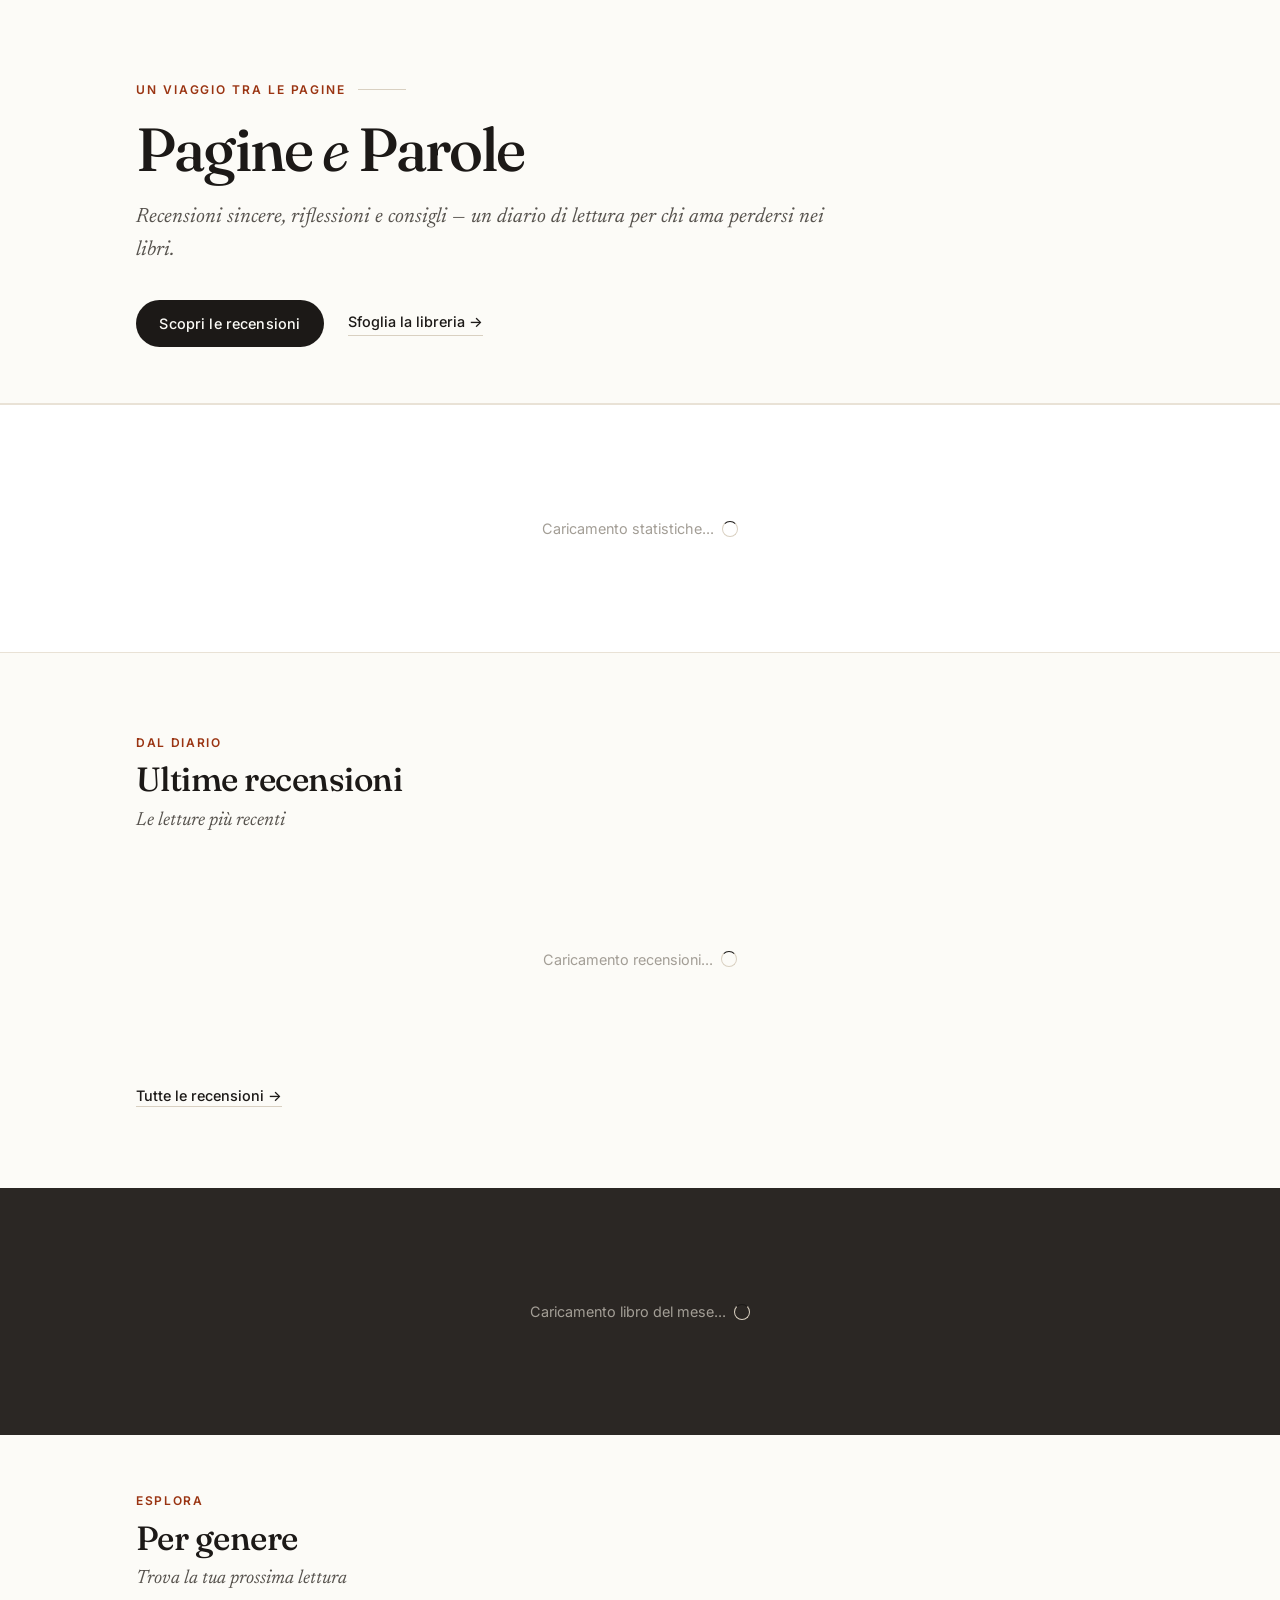
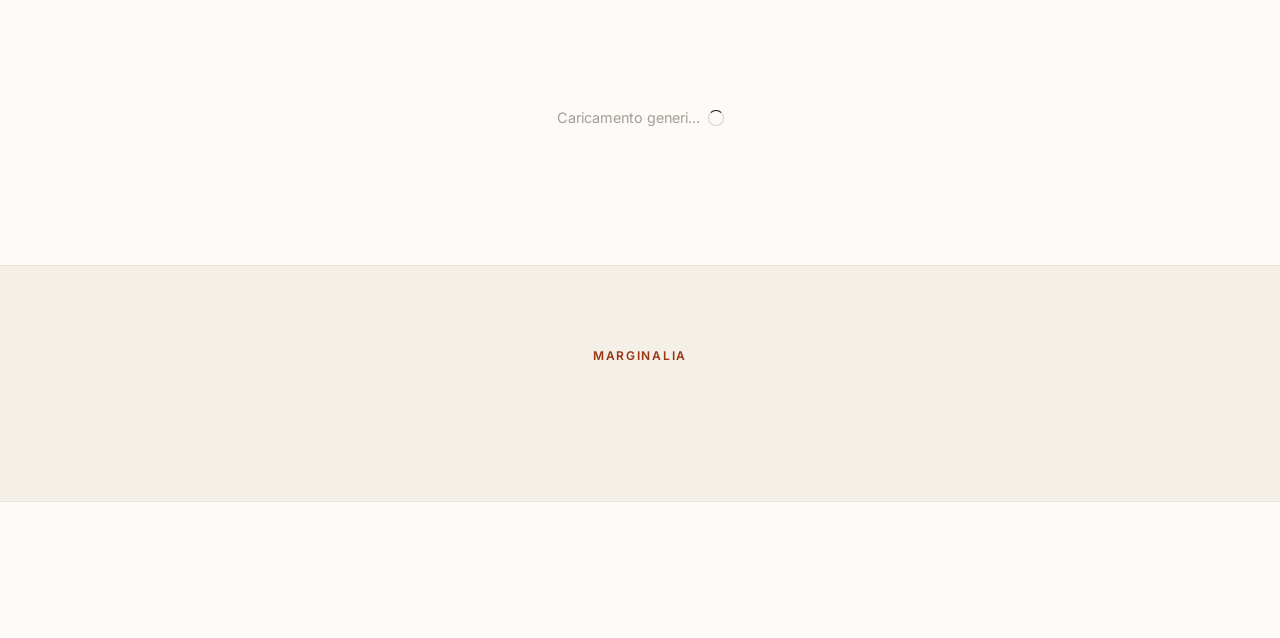
==== commit aaa70798: "Refine featured, book, and filter layouts Updates the visual hierarchy and spacing across key pages:" ====
--- a/index.html
+++ b/index.html
@@ -64,13 +64,8 @@
     </section>
 
     <!-- Book of the Month (dark break) -->
-    <section class="book-of-month section section--dark">
+    <section class="book-of-month section section--dark" aria-label="Libro del mese">
         <div class="container">
-            <div class="section-header">
-                <span class="section-eyebrow">In evidenza</span>
-                <h2 class="section-title">Libro del mese</h2>
-                <p class="section-subtitle">La lettura che consiglio adesso</p>
-            </div>
             <div id="book-of-month">
                 <div class="loading">Caricamento libro del mese...</div>
             </div>
--- a/css/base.css
+++ b/css/base.css
@@ -11,7 +11,7 @@
     --paper-deep: #ECE4D5;
     --card: #FFFFFF;
     --ink: #1C1917;
-    --ink-deep: #131110;
+    --ink-deep: #2B2724;
     --ink-2: #57534E;
     --muted: #A39E96;
     --line: #E9E2D6;
@@ -44,6 +44,7 @@
     scroll-behavior: smooth;
     -webkit-font-smoothing: antialiased;
     -moz-osx-font-smoothing: grayscale;
+    overflow-x: clip;
 }
 
 body {
@@ -55,6 +56,7 @@
     min-height: 100vh;
     display: flex;
     flex-direction: column;
+    overflow-x: clip;
 }
 
 h1, h2, h3, h4, h5, h6 {
@@ -74,6 +76,11 @@
 p:last-child { margin-bottom: 0; }
 
 a { color: inherit; text-decoration: none; transition: var(--transition); }
+
+/* Immagini sempre contenute — gli attributi width/height HTML servono solo anti-layout-shift */
+img { max-width: 100%; height: auto; display: block; }
+.book-card-cover img, .featured-book-cover img, .library-item img { height: 100%; }
+.book-single-cover img { width: 100%; aspect-ratio: 2 / 3; object-fit: cover; }
 
 /* Contenitori — più aria, misura di lettura stretta */
 .container {
--- a/css/components.css
+++ b/css/components.css
@@ -47,6 +47,20 @@
 }
 .link-arrow:hover { border-color: var(--ink); }
 
+/* Torna indietro — sopra il breadcrumb */
+.back-link {
+    display: inline-flex;
+    align-items: center;
+    gap: 0.4rem;
+    font-size: 0.875rem;
+    font-weight: 500;
+    color: var(--ink-2);
+    margin-bottom: 1.25rem;
+    border-bottom: 1px solid transparent;
+    padding-bottom: 2px;
+}
+.back-link:hover { color: var(--ink); border-color: var(--ink); }
+
 /* ─── Stelle: inchiostro sottile, mai oro ─── */
 .rating { display: inline-flex; gap: 2px; }
 .rating-star { color: var(--star-empty); font-size: 0.95rem; line-height: 1; }
@@ -94,6 +108,7 @@
     flex-direction: column;
     transition: var(--transition);
     height: 100%;
+    min-width: 0;
     color: inherit;
 }
 .book-card:hover { transform: none; box-shadow: none; }
@@ -151,12 +166,13 @@
 }
 .book-card-author { font-size: 0.9rem; color: var(--ink-2); font-family: var(--font-body); font-style: italic; margin: 0.15rem 0 0.5rem; white-space: nowrap; overflow: hidden; text-overflow: ellipsis; }
 .book-card-meta { margin-bottom: 0.5rem; }
-.book-card-genres .tag { font-size: 0.68rem; }
-
-/* ─── Griglia libri ─── */
-.book-grid { display: grid; grid-template-columns: repeat(3, 1fr); gap: 2.5rem 2rem; }
-@media (max-width: 1024px) { .book-grid { grid-template-columns: repeat(3, 1fr); } }
-@media (max-width: 768px) { .book-grid { grid-template-columns: repeat(2, 1fr); gap: 1.75rem 1rem; } }
+.book-card-genres { display: flex; flex-wrap: wrap; gap: 0.25rem 0.75rem; overflow: hidden; min-width: 0; }
+.book-card-genres .tag { font-size: 0.68rem; overflow: hidden; text-overflow: ellipsis; max-width: 100%; min-width: 0; }
+
+/* ─── Griglia libri — minmax(0,…) impedisce lo sforamento su schermi stretti ─── */
+.book-grid { display: grid; grid-template-columns: repeat(3, minmax(0, 1fr)); gap: 2.5rem 2rem; }
+@media (max-width: 1024px) { .book-grid { grid-template-columns: repeat(3, minmax(0, 1fr)); } }
+@media (max-width: 768px) { .book-grid { grid-template-columns: repeat(2, minmax(0, 1fr)); gap: 1.75rem 1rem; } }
 @media (max-width: 520px) {
     .book-grid { gap: 1.5rem 0.85rem; }
     .book-card-title { font-size: 1rem; }
@@ -165,17 +181,17 @@
     .book-card-favorite { font-size: 0.6rem; padding: 0.2rem 0.5rem; }
 }
 
-/* ─── Libro in evidenza: due colonne pulite, badge = eyebrow ─── */
+/* ─── Libro in evidenza: compatto, centrato ─── */
 .featured-book-card {
     background: transparent;
     border: none;
-    border-top: 1px solid var(--line);
-    border-bottom: 1px solid var(--line);
     border-radius: 0;
     display: grid;
-    grid-template-columns: 240px 1fr;
-    gap: 2.5rem;
-    padding: 2.5rem 0;
+    grid-template-columns: minmax(0, 190px) minmax(0, 1fr);
+    gap: 2rem;
+    padding: 0.5rem 0;
+    max-width: 860px;
+    margin: 0 auto;
 }
 .featured-book-cover { aspect-ratio: 2 / 3; overflow: hidden; background: var(--paper-warm); border-radius: var(--radius-lg); }
 .featured-book-cover img { width: 100%; height: 100%; object-fit: cover; }
@@ -185,17 +201,17 @@
     font-size: 0.75rem; font-weight: 600; text-transform: uppercase; letter-spacing: 0.14em;
     margin-bottom: 0.75rem;
 }
-.featured-book-title { font-size: 2rem; margin-bottom: 0.25rem; }
-.featured-book-author { font-family: var(--font-body); font-style: italic; font-size: 1.1rem; color: var(--ink-2); margin-bottom: 1rem; }
+.featured-book-title { font-size: 1.6rem; margin-bottom: 0.25rem; }
+.featured-book-author { font-family: var(--font-body); font-style: italic; font-size: 1rem; color: var(--ink-2); margin-bottom: 0.75rem; }
 .featured-book-excerpt {
-    font-family: var(--font-body); font-size: 1.08rem; line-height: 1.7; color: var(--ink-2);
-    display: -webkit-box; -webkit-line-clamp: 4; -webkit-box-orient: vertical; overflow: hidden;
-    margin-bottom: 1.5rem;
+    font-family: var(--font-body); font-size: 1rem; line-height: 1.65; color: var(--ink-2);
+    display: -webkit-box; -webkit-line-clamp: 3; -webkit-box-orient: vertical; overflow: hidden;
+    margin-bottom: 1.25rem;
 }
 .featured-book-footer { margin-top: auto; display: flex; align-items: center; gap: 1.5rem; flex-wrap: wrap; }
 @media (max-width: 768px) {
-    .featured-book-card { grid-template-columns: 1fr; gap: 1.5rem; padding: 2rem 0; }
-    .featured-book-cover { max-width: 200px; }
+    .featured-book-card { grid-template-columns: minmax(0, 1fr); gap: 1.25rem; padding: 0; }
+    .featured-book-cover { max-width: 180px; }
     .featured-book-title { font-size: 1.6rem; }
     .featured-book-excerpt { -webkit-line-clamp: 4; font-size: 1rem; }
     .featured-book-footer .btn { width: 100%; justify-content: center; }
@@ -240,11 +256,11 @@
 
 /* ─── Statistiche: riga tipografica con filetti, niente box ─── */
 .stats-grid {
-    display: grid; grid-template-columns: repeat(4, 1fr);
+    display: grid; grid-template-columns: repeat(4, minmax(0, 1fr));
     border-top: 1px solid var(--line); border-bottom: 1px solid var(--line);
     gap: 0;
 }
-.stat-card { background: none; border: none; border-radius: 0; padding: 1.75rem 1rem; text-align: left; }
+.stat-card { background: none; border: none; border-radius: 0; padding: 1.75rem 1rem; text-align: left; min-width: 0; }
 .stat-card + .stat-card { border-left: 1px solid var(--line); }
 .stat-card:hover { transform: none; box-shadow: none; }
 .stat-icon { display: none; }
@@ -252,7 +268,7 @@
 .stat-label { display: block; font-size: 0.75rem; font-weight: 600; text-transform: uppercase; letter-spacing: 0.1em; color: var(--ink-2); margin-top: 0.5rem; }
 .stat-sublabel { display: block; font-size: 0.8rem; color: var(--muted); }
 @media (max-width: 768px) {
-    .stats-grid { grid-template-columns: repeat(2, 1fr); }
+    .stats-grid { grid-template-columns: repeat(2, minmax(0, 1fr)); }
     .stat-card:nth-child(3) { border-left: none; }
     .stat-card:nth-child(n+3) { border-top: 1px solid var(--line); }
     .stat-number { font-size: 1.9rem; }
@@ -270,20 +286,25 @@
 .quote-source-title { font-weight: 600; color: var(--ink-2); }
 @media (max-width: 480px) { .quote-text { font-size: 1.2rem; } }
 
-/* ─── Filtri: barra sottile, niente box ─── */
-.filter-bar { background: none; border: none; border-top: 1px solid var(--line); border-bottom: 1px solid var(--line); border-radius: 0; padding: 1.1rem 0; margin-bottom: 2rem; }
-.filter-row { display: flex; flex-wrap: wrap; gap: 1.25rem 1.5rem; align-items: flex-end; }
-.filter-group { min-width: 0; }
-.filter-label { font-size: 0.7rem; font-weight: 600; text-transform: uppercase; letter-spacing: 0.1em; color: var(--muted); }
+/* ─── Filtri: etichetta sopra il controllo, tutti uguali ─── */
+.filter-bar { background: none; border: none; border-top: 1px solid var(--line); border-bottom: 1px solid var(--line); border-radius: 0; padding: 1.25rem 0; margin-bottom: 2rem; }
+.filter-row { display: flex; flex-wrap: wrap; gap: 1.25rem 1.75rem; align-items: flex-end; }
+.filter-group { display: flex; flex-direction: column; gap: 0.35rem; min-width: 0; }
+.filter-label { font-size: 0.7rem; font-weight: 600; text-transform: uppercase; letter-spacing: 0.1em; color: var(--muted); line-height: 1; }
 .filter-select, .filter-search input {
     border: none; border-bottom: 1px solid var(--line-strong);
     border-radius: 0; background: transparent; padding: 0.45rem 1.5rem 0.45rem 0;
-    font-size: 0.95rem; color: var(--ink);
+    font-size: 0.95rem; line-height: 1.5; height: 2.5rem; color: var(--ink);
 }
 .filter-select:focus, .filter-search input:focus { outline: none; border-color: var(--ink); box-shadow: none; }
 .filter-search { flex: 1; min-width: 180px; }
-.filter-search input { width: 100%; padding-left: 0; background-image: none; }
-@media (max-width: 768px) { .filter-row { flex-direction: column; align-items: stretch; } }
+.filter-search input { width: 100%; max-width: 100%; padding-left: 0; background-image: none; }
+.filter-select { max-width: 100%; }
+@media (max-width: 768px) {
+    .filter-row { flex-direction: column; align-items: stretch; }
+    .filter-select, .filter-search { width: 100%; min-width: 0; }
+    .filter-group { width: 100%; }
+}
 
 /* ─── Footer: chiaro con filetto ─── */
 .footer { background: var(--paper); border-top: 1px solid var(--line); color: var(--ink-2); padding: 2.5rem 0; margin-top: auto; }
@@ -301,14 +322,14 @@
 .cta-box {
     border: 1px solid var(--line-strong);
     border-radius: var(--radius-lg);
-    padding: 2.5rem 2rem;
+    padding: 2rem 1.5rem;
     text-align: center;
-    max-width: 620px;
+    max-width: 560px;
     margin: 0 auto;
     background: #fff;
 }
-.cta-box-title { font-size: 1.6rem; margin-bottom: 0.6rem; }
-.cta-box-text { font-family: var(--font-body); font-style: italic; color: var(--ink-2); font-size: 1.05rem; margin-bottom: 1.5rem; }
+.cta-box-title { font-size: 1.35rem; margin-bottom: 0.5rem; }
+.cta-box-text { font-family: var(--font-body); font-style: italic; color: var(--ink-2); font-size: 1rem; margin-bottom: 1.25rem; }
 .cta-section { background: var(--ink); color: var(--paper); padding: var(--space-3xl) 0; text-align: left; }
 .cta-title { color: var(--paper); }
 .cta-description { opacity: 0.75; }
--- a/css/pages.css
+++ b/css/pages.css
@@ -35,8 +35,8 @@
     .hero { padding: 3.5rem 0 2.5rem; }
     .hero-title { letter-spacing: -0.02em; }
     .hero-description { font-size: 1.15rem; }
-    .hero-buttons .btn { width: 100%; justify-content: center; }
-    .hero-buttons .link-arrow { margin-top: 0.25rem; }
+    .hero-buttons { flex-direction: column; align-items: flex-start; gap: 1rem; }
+    .hero-buttons .btn { width: auto; }
 }
 
 /* ─── Intestazione pagina interna ─── */
@@ -50,18 +50,19 @@
 .page-header-count { font-family: var(--font-sans); font-style: normal; font-size: 0.85rem; color: var(--muted); }
 
 /* ─── Sezioni home ─── */
-.book-of-month { background: transparent; padding: var(--space-2xl) 0; }
-.book-of-month.section--dark { padding: var(--space-3xl) 0; }
+.book-of-month { padding: var(--space-2xl) 0; }
+/* Specificità maggiore di .section--dark: il fondo grigio caldo deve vincere */
+.book-of-month.section--dark { background: var(--ink-deep); color: #EDE8DE; padding: var(--space-2xl) 0; }
 .latest-reviews { padding: var(--space-3xl) 0; }
 .genres-section { padding: var(--space-2xl) 0 var(--space-3xl); }
 .quote-section { padding: var(--space-3xl) 0; }
-.cta-home { padding: 0 0 var(--space-3xl); }
+.cta-home { padding: var(--space-2xl) 0 var(--space-3xl); }
 .section-header--center { text-align: center; margin-left: auto; margin-right: auto; }
 
 /* ─── Pagina libro: misura stretta, copertina adattiva ─── */
 .book-single { padding: var(--space-2xl) 0 var(--space-3xl); }
-.book-single-grid { display: grid; grid-template-columns: minmax(180px, 260px) minmax(0, 620px); gap: 3.5rem; align-items: start; justify-content: center; }
-.book-single-cover { position: sticky; top: 100px; }
+.book-single-grid { display: grid; grid-template-columns: minmax(0, 260px) minmax(0, 620px); gap: 3.5rem; align-items: start; justify-content: center; }
+.book-single-cover { position: sticky; top: 100px; display: flex; flex-direction: column; gap: 1.5rem; min-width: 0; }
 .book-single-cover img { width: 100%; height: auto; aspect-ratio: 2 / 3; object-fit: cover; border-radius: var(--radius-lg); box-shadow: none; border: 1px solid var(--line); }
 .book-single-cover-placeholder {
     aspect-ratio: 2 / 3; background: var(--paper-warm); border: 1px solid var(--line);
@@ -96,27 +97,33 @@
 .book-single-quotes-list .quote-card { text-align: left; border-left: 2px solid var(--line-strong); padding-left: 1.5rem; }
 .book-single-quotes-list .quote-text { font-size: 1.25rem; margin: 0 0 0.5rem; }
 .book-single-quotes-list .quote-source { justify-content: flex-start; }
-.book-single-details { background: transparent; border-top: 1px solid var(--line); border-radius: 0; padding: 1.75rem 0; }
-.book-single-details-grid { display: grid; grid-template-columns: repeat(2, 1fr); gap: 1.25rem; }
+.book-single-details {
+    border: 1px solid var(--line);
+    border-radius: var(--radius-lg);
+    padding: 1.25rem;
+    background: var(--paper);
+}
+.book-single-details-grid { display: grid; grid-template-columns: minmax(0, 1fr); gap: 0.9rem; }
 .book-single-details-label { color: var(--muted); font-size: 0.7rem; text-transform: uppercase; letter-spacing: 0.1em; font-weight: 600; }
 .book-single-details-value { color: var(--ink); font-size: 0.95rem; }
-@media (max-width: 900px) { .book-single-grid { grid-template-columns: 200px 1fr; gap: 2rem; } }
+@media (max-width: 900px) { .book-single-grid { grid-template-columns: minmax(0, 200px) minmax(0, 1fr); gap: 2rem; } }
 @media (max-width: 768px) {
-    .book-single-grid { grid-template-columns: 1fr; gap: 1.75rem; }
-    .book-single-cover { position: static; max-width: 190px; margin: 0; }
-    .book-single-details-grid { grid-template-columns: 1fr 1fr; }
+    .book-single-grid { grid-template-columns: minmax(0, 1fr); gap: 1.75rem; }
+    .book-single-cover { position: static; max-width: none; }
+    #book-cover { max-width: 190px; }
+    .book-single-details-grid { grid-template-columns: minmax(0, 1fr) minmax(0, 1fr); }
     .book-single-review-text { font-size: 1.1rem; }
 }
 
 /* ─── Correlati (fine pagina libro) ─── */
-.related { border-top: 1px solid var(--line); padding: var(--space-2xl) 0 0; margin-top: var(--space-2xl); }
-.related .book-grid { grid-template-columns: repeat(3, 1fr); gap: 2rem 1.5rem; }
-@media (max-width: 768px) { .related .book-grid { grid-template-columns: repeat(3, 1fr); gap: 1.25rem 0.75rem; } }
-@media (max-width: 560px) { .related .book-grid { grid-template-columns: repeat(2, 1fr); } }
+.related { border-top: 1px solid var(--line); padding: var(--space-2xl) 0 0; margin-top: var(--space-2xl); min-width: 0; }
+.related .book-grid { grid-template-columns: repeat(3, minmax(0, 1fr)); gap: 2rem 1.5rem; }
+@media (max-width: 768px) { .related .book-grid { grid-template-columns: repeat(3, minmax(0, 1fr)); gap: 1.25rem 0.75rem; } }
+@media (max-width: 560px) { .related .book-grid { grid-template-columns: repeat(2, minmax(0, 1fr)); } }
 
 /* ─── Libreria: griglia ariosa, titoli sempre leggibili su touch ─── */
-.library-grid { display: grid; grid-template-columns: repeat(5, 1fr); gap: 2rem 1.5rem; }
-.library-item { aspect-ratio: 2 / 3; border-radius: var(--radius-lg); overflow: hidden; background: var(--paper-warm); }
+.library-grid { display: grid; grid-template-columns: repeat(5, minmax(0, 1fr)); gap: 2rem 1.5rem; }
+.library-item { aspect-ratio: 2 / 3; border-radius: var(--radius-lg); overflow: hidden; background: var(--paper-warm); min-width: 0; }
 .library-item:hover { transform: none; box-shadow: none; }
 .library-item img { width: 100%; height: 100%; object-fit: cover; }
 .library-item-placeholder { background: var(--paper-warm); color: var(--muted); font-family: var(--font-display); font-style: italic; }
@@ -125,10 +132,10 @@
 /* Su touch l'hover non esiste: mostra sempre i titoli */
 @media (hover: none) { .library-item-overlay { opacity: 1; } }
 .library-item-title { font-size: 0.9rem; }
-@media (max-width: 1024px) { .library-grid { grid-template-columns: repeat(4, 1fr); } }
-@media (max-width: 768px) { .library-grid { grid-template-columns: repeat(3, 1fr); gap: 1.25rem 1rem; } }
+@media (max-width: 1024px) { .library-grid { grid-template-columns: repeat(4, minmax(0, 1fr)); } }
+@media (max-width: 768px) { .library-grid { grid-template-columns: repeat(3, minmax(0, 1fr)); gap: 1.25rem 1rem; } }
 @media (max-width: 520px) {
-    .library-grid { grid-template-columns: repeat(2, 1fr); gap: 1.5rem 1rem; }
+    .library-grid { grid-template-columns: repeat(2, minmax(0, 1fr)); gap: 1.5rem 1rem; }
     .library-item-title { font-size: 0.85rem; }
 }
 
@@ -149,4 +156,6 @@
 .results-info { display: flex; justify-content: space-between; align-items: baseline; margin-bottom: 2rem; padding-bottom: 1rem; border-bottom: 1px solid var(--line); }
 .results-count { font-size: 0.9rem; color: var(--ink-2); }
 .results-sort label { font-size: 0.8rem; color: var(--muted); }
+/* Filtri recensioni: attacco diretto all'header, niente vuoto sopra */
+.filters-section { padding: var(--space-2xl) 0 var(--space-3xl); }
 @media (max-width: 768px) { .about-hero-grid { grid-template-columns: 1fr; } .genres-grid { grid-template-columns: repeat(2, 1fr); } }
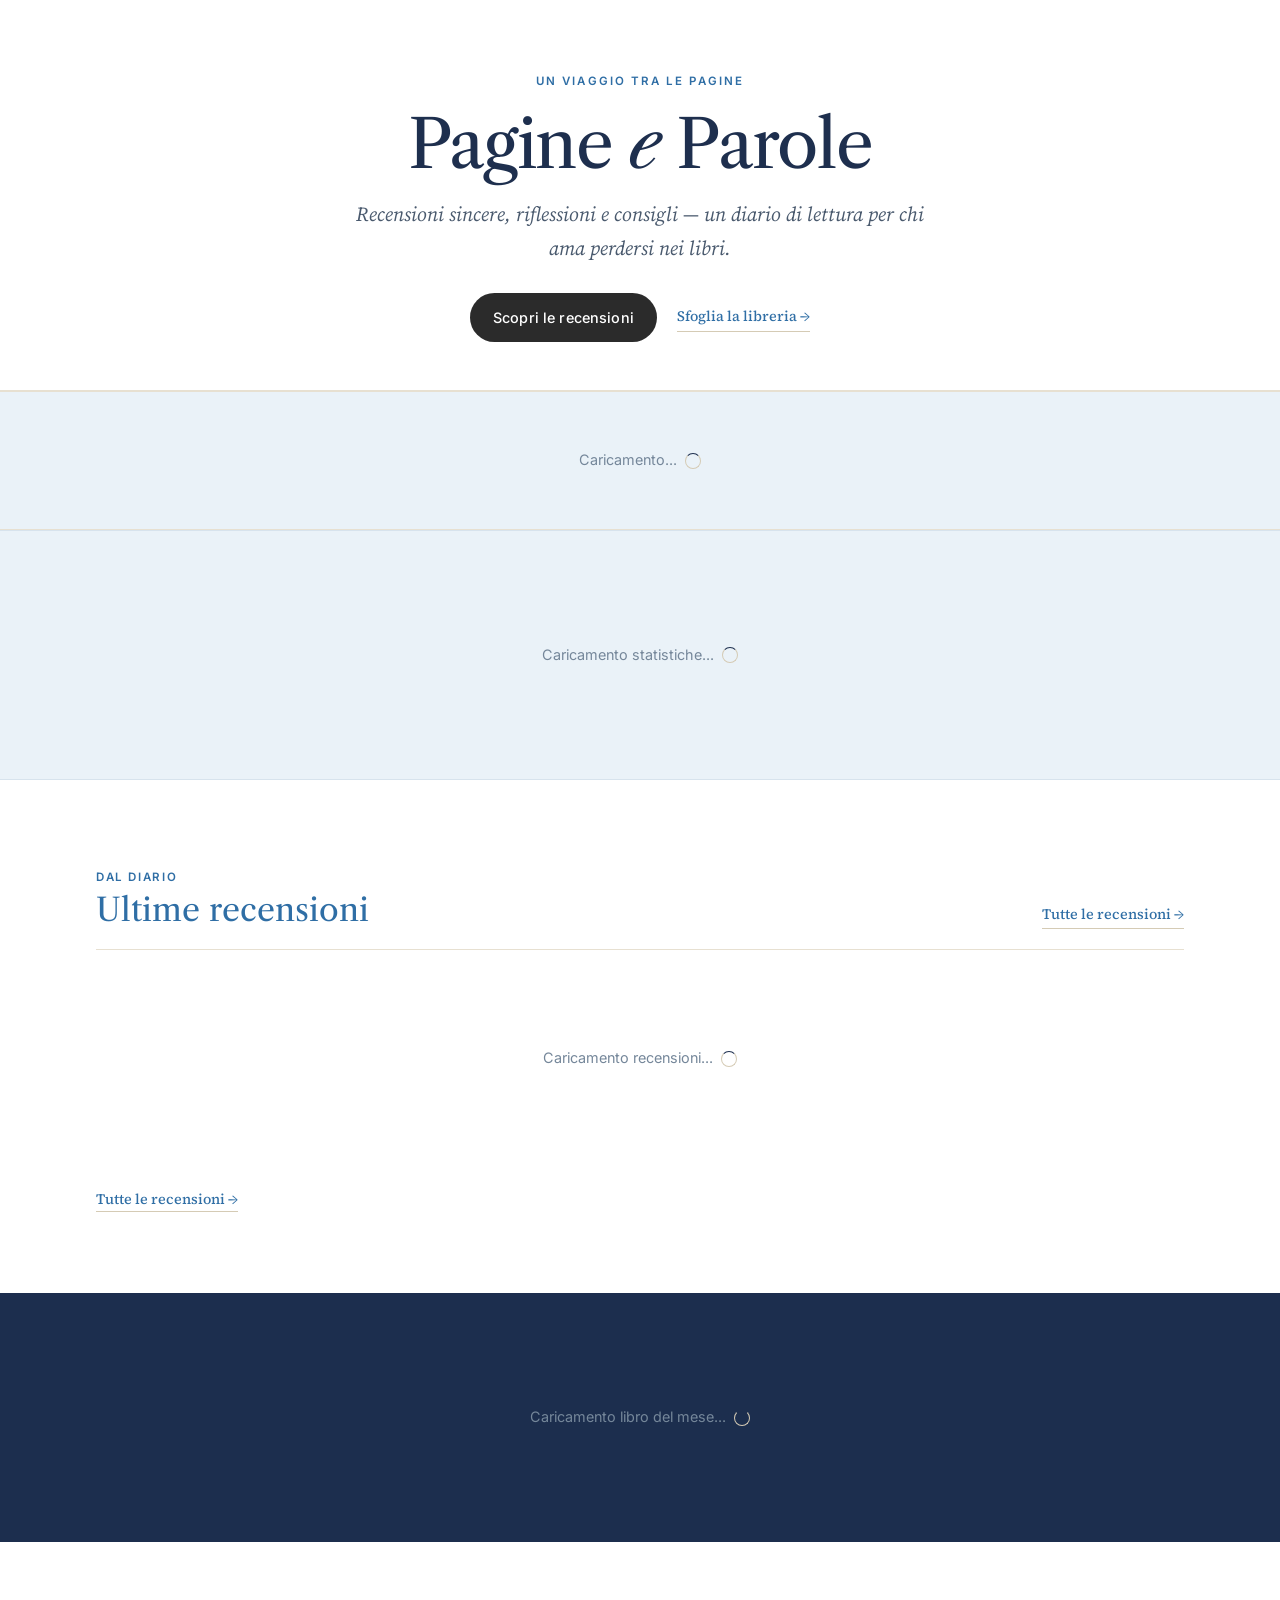
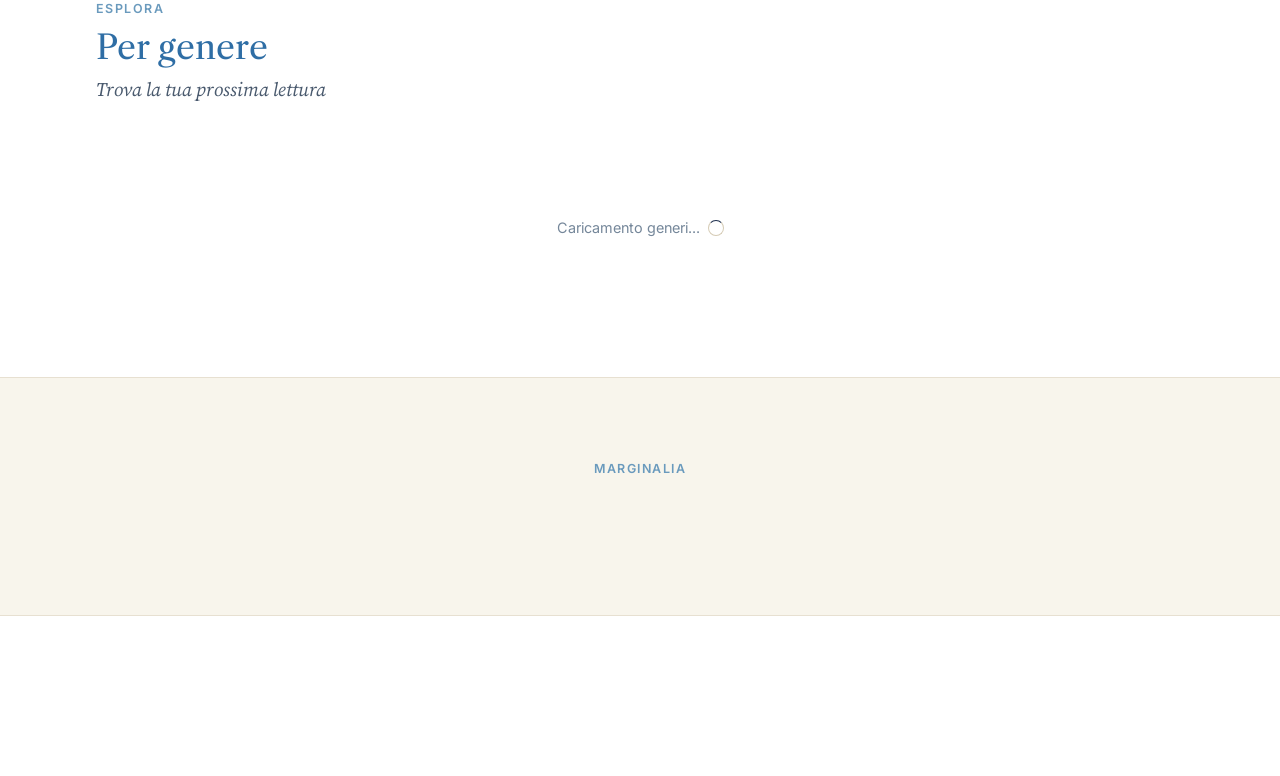
==== commit 612db03d: "Revamp site with LRB editorial theme Updated the shared navbar, footer, and page styling to a new ed" ====
--- a/index.html
+++ b/index.html
@@ -19,21 +19,26 @@
     <!-- Navbar -->
     <div id="navbar"></div>
 
-    <!-- Hero Section -->
-    <section class="hero">
+    <!-- Masthead LRB -->
+    <section class="lrb-masthead">
+        <div class="container container-narrow">
+            <p class="lrb-masthead-eyebrow">Un viaggio tra le pagine</p>
+            <h1 class="lrb-masthead-title">Pagine <em>e</em> Parole</h1>
+            <p class="lrb-masthead-sub">
+                Recensioni sincere, riflessioni e consigli — un diario di lettura
+                per chi ama perdersi nei libri.
+            </p>
+            <div class="lrb-masthead-links">
+                <a href="recensioni.html" class="btn btn-primary">Scopri le recensioni</a>
+                <a href="libreria.html" class="link-arrow">Sfoglia la libreria →</a>
+            </div>
+        </div>
+    </section>
+
+    <!-- Featured 2-col su fondo sky -->
+    <section class="lrb-featured" aria-label="In evidenza">
         <div class="container">
-            <div class="hero-content">
-                <p class="hero-tagline">Un viaggio tra le pagine</p>
-                <h1 class="hero-title">Pagine <em>e</em> Parole</h1>
-                <p class="hero-description">
-                    Recensioni sincere, riflessioni e consigli — un diario di lettura
-                    per chi ama perdersi nei libri.
-                </p>
-                <div class="hero-buttons">
-                    <a href="recensioni.html" class="btn btn-primary">Scopri le recensioni</a>
-                    <a href="libreria.html" class="link-arrow">Sfoglia la libreria →</a>
-                </div>
-            </div>
+            <div id="lrb-featured-slot"><div class="loading">Caricamento...</div></div>
         </div>
     </section>
 
@@ -46,15 +51,17 @@
         </div>
     </section>
 
-    <!-- Latest Reviews -->
-    <section class="latest-reviews section">
+    <!-- Latest Reviews LRB -->
+    <section class="lrb-listing section">
         <div class="container">
-            <div class="section-header">
-                <span class="section-eyebrow">Dal diario</span>
-                <h2 class="section-title">Ultime recensioni</h2>
-                <p class="section-subtitle">Le letture più recenti</p>
+            <div class="lrb-listing-head">
+                <div>
+                    <span class="lrb-kicker">Dal diario</span>
+                    <h2 class="lrb-listing-title">Ultime recensioni</h2>
+                </div>
+                <a href="recensioni.html" class="link-arrow">Tutte le recensioni →</a>
             </div>
-            <div class="book-grid" id="latest-reviews">
+            <div class="book-grid lrb-grid" id="latest-reviews">
                 <div class="loading">Caricamento recensioni...</div>
             </div>
             <div class="mt-2xl">
--- a/css/base.css
+++ b/css/base.css
@@ -1,28 +1,52 @@
-@import url('https://fonts.googleapis.com/css2?family=Fraunces:ital,opsz,wght@0,9..144,400;0,9..144,500;0,9..144,600;1,9..144,400;1,9..144,500&family=Inter:wght@400;500;600&family=Newsreader:ital,opsz,wght@0,6..72,400;0,6..72,500;1,6..72,400&display=swap');
+@import url('https://fonts.googleapis.com/css2?family=Source+Serif+4:ital,opsz,wght@0,8..60,400;0,8..60,600;0,8..60,700;1,8..60,400;1,8..60,600&family=Libre+Caslon+Text:ital,wght@0,400;0,700;1,400&family=Inter:wght@400;500;600;700&display=swap');
 
 /**
- * Base — Pagine e Parole · Edizione editoriale (A)
- * Carta calda, inchiostro, un solo accento terracotta. Niente gradienti, niente ombre dure.
+ * Base — Pagine e Parole · allineato LRB
+ * Pagina bianca, fascia sky, box crema, footer navy.
+ * Titoli blu, date azzurre uppercase, corpo serif scuro.
  */
 
 :root {
-    --paper: #FCFBF7;
-    --paper-warm: #F4EFE7;
-    --paper-deep: #ECE4D5;
-    --card: #FFFFFF;
-    --ink: #1C1917;
-    --ink-deep: #2B2724;
-    --ink-2: #57534E;
-    --muted: #A39E96;
-    --line: #E9E2D6;
-    --line-strong: #D9D0C1;
-    --accent: #9A3412;
-    --accent-soft: #F5E8DF;
-    --star: #1C1917;
-    --star-empty: #D9D0C1;
-    --font-display: 'Fraunces', Georgia, 'Times New Roman', serif;
-    --font-body: 'Newsreader', Georgia, serif;
+    --paper: #ffffff;
+    --paper-warm: #f8f5ec;
+    --paper-deep: #eaf2f8;
+    --card: #ffffff;
+    --ink: #2b2b2b;
+    --ink-deep: #1c2e4e;
+    --ink-2: #4a5a6e;
+    --muted: #75879a;
+    --line: #e7e0d1;
+    --line-strong: #d5cbb5;
+    --line-cool: #d7e3ed;
+    --accent: #2f6ea5;
+    --accent-deep: #1e2f4e;
+    --accent-soft: #eaf2f8;
+    --accent-date: #6a9abd;
+    --star: #1e2f4e;
+    --star-empty: #d5cbb5;
+    --lrb-header: #ffffff;
+    --lrb-navy: #1e2f4e;
+    --lrb-navy-deep: #1c2e4e;
+    --lrb-blue: #2f6ea5;
+    --lrb-date: #6a9abd;
+    --lrb-sky: #eaf2f8;
+    --lrb-cream: #f8f5ec;
+    --lrb-line: #e7e0d1;
+    --lrb-ink: #2b2b2b;
+    --success: #2f7d4f;
+    --danger: #a33b32;
+    --focus: #6a9abd;
+    --selection-bg: #1e2f4e;
+    --selection-ink: #ffffff;
+    --font-body: 'Source Serif 4', Georgia, 'Times New Roman', serif;
+    --font-display: 'Libre Caslon Text', Georgia, 'Times New Roman', serif;
+    --font-masthead: 'Libre Caslon Text', Georgia, 'Times New Roman', serif;
     --font-sans: 'Inter', -apple-system, BlinkMacSystemFont, 'Segoe UI', sans-serif;
+    --h1-size: 3rem;
+    --h2-size: 2.125rem;
+    --h3-size: 1.5rem;
+    --h4-size: 1.125rem;
+    --body-size: 1.125rem;
     --space-xs: 0.25rem;
     --space-sm: 0.5rem;
     --space-md: 1rem;
@@ -34,8 +58,11 @@
     --radius-lg: 6px;
     --radius-full: 9999px;
     --transition: 180ms ease;
-    --container-max: 1080px;
-    --container-narrow: 680px;
+    --container-max: 1160px;
+    --container-narrow: 640px;
+    --bp-desktop: 1024px;
+    --bp-tablet: 768px;
+    --bp-mobile: 520px;
 }
 
 *, *::before, *::after { box-sizing: border-box; margin: 0; padding: 0; }
@@ -48,9 +75,9 @@
 }
 
 body {
-    font-family: var(--font-sans);
-    font-size: 1rem;
-    line-height: 1.6;
+    font-family: var(--font-body);
+    font-size: var(--body-size);
+    line-height: 1.7;
     color: var(--ink);
     background: var(--paper);
     min-height: 100vh;
@@ -61,28 +88,30 @@
 
 h1, h2, h3, h4, h5, h6 {
     font-family: var(--font-display);
-    font-weight: 500;
-    line-height: 1.15;
-    letter-spacing: -0.015em;
-    color: var(--ink);
-}
-
-h1 { font-size: 2.75rem; }
-h2 { font-size: 2rem; }
-h3 { font-size: 1.375rem; }
-h4 { font-size: 1.125rem; }
+    font-weight: 400;
+    line-height: 1.2;
+    letter-spacing: 0;
+    color: var(--accent);
+    text-wrap: balance;
+}
+
+h1 { font-size: var(--h1-size); line-height: 1.1; }
+h2 { font-size: var(--h2-size); line-height: 1.2; }
+h3 { font-size: var(--h3-size); line-height: 1.3; }
+h4 { font-family: var(--font-sans); font-size: var(--h4-size); font-weight: 600; color: var(--ink); }
+
+.masthead, .site-title { font-family: var(--font-masthead); color: var(--ink); font-weight: 700; }
 
 p { margin-bottom: 1rem; }
 p:last-child { margin-bottom: 0; }
 
-a { color: inherit; text-decoration: none; transition: var(--transition); }
-
-/* Immagini sempre contenute — gli attributi width/height HTML servono solo anti-layout-shift */
+a { color: var(--accent); text-decoration: none; transition: var(--transition); }
+a:hover { color: var(--accent-deep); text-decoration: underline; text-underline-offset: 3px; }
+
 img { max-width: 100%; height: auto; display: block; }
 .book-card-cover img, .featured-book-cover img, .library-item img { height: 100%; }
 .book-single-cover img { width: 100%; aspect-ratio: 2 / 3; object-fit: cover; }
 
-/* Contenitori — più aria, misura di lettura stretta */
 .container {
     width: 100%;
     max-width: var(--container-max);
@@ -90,70 +119,51 @@
     padding: 0 var(--space-xl);
 }
 .container-narrow { max-width: var(--container-narrow); }
+.container-lrb { max-width: 1000px; }
 
 .section { padding: var(--space-3xl) 0; }
 
-/* Intestazioni sezione: eyebrow + titolo serif, allineate a sinistra */
-.section-header {
-    text-align: left;
-    margin-bottom: var(--space-2xl);
-    max-width: 640px;
-}
+.section-header { text-align: left; margin-bottom: var(--space-2xl); max-width: 640px; }
 .section-eyebrow {
     font-family: var(--font-sans);
-    font-size: 0.75rem;
+    font-size: 0.78rem;
     font-weight: 600;
     text-transform: uppercase;
-    letter-spacing: 0.14em;
-    color: var(--accent);
+    letter-spacing: 0.12em;
+    color: var(--accent-date);
     margin-bottom: var(--space-sm);
     display: block;
 }
-.section-title {
-    font-size: 2.1rem;
-    margin-bottom: var(--space-sm);
-    color: var(--ink);
-}
-.section-subtitle {
-    font-family: var(--font-body);
-    font-size: 1.2rem;
-    font-style: italic;
-    color: var(--ink-2);
-    line-height: 1.5;
-}
-
-/* Sfondi: piatti, mai gradienti. Ogni sezione ha il suo tono. */
+.section-title { font-size: 2.1rem; margin-bottom: var(--space-sm); color: var(--accent); }
+.section-subtitle { font-family: var(--font-body); font-size: 1.2rem; font-style: italic; color: var(--ink-2); line-height: 1.5; }
+
 .bg-white { background: var(--paper); }
 .bg-cream { background: var(--paper-warm); }
-.bg-dark { background: var(--ink); color: var(--paper); }
-.bg-dark h1, .bg-dark h2, .bg-dark h3 { color: var(--paper); }
-
-/* Fascia bianca con filetti — stacca le statistiche */
-.section--band { background: #fff; border-top: 1px solid var(--line); border-bottom: 1px solid var(--line); padding: var(--space-2xl) 0; }
+.bg-sky { background: var(--paper-deep); }
+.bg-dark { background: var(--ink-deep); color: #eef3f8; }
+.bg-dark h1, .bg-dark h2, .bg-dark h3 { color: #ffffff; }
+
+.section--band {
+    background: var(--paper-deep);
+    border-top: 1px solid var(--line-cool);
+    border-bottom: 1px solid var(--line-cool);
+    padding: var(--space-2xl) 0;
+}
 .section--band .stats-grid { border-top: none; border-bottom: none; }
 .section--band .stat-card { padding: 0.5rem 1rem; }
-/* Stacco scuro editoriale — un solo momento scuro per pagina */
-.section--dark { background: var(--ink-deep); color: #EDE8DE; }
-.section--dark .section-title { color: #FAF7F0; }
-.section--dark .section-subtitle { color: rgba(237,232,222,0.65); }
-.section--dark .section-eyebrow { color: #D9A679; }
-/* Fascia calda */
+.section--dark { background: var(--lrb-navy-deep); color: #dbe5f0; }
+.section--dark .section-title { color: #ffffff; }
+.section--dark .section-subtitle { color: rgba(219, 229, 240, 0.72); }
+.section--dark .section-eyebrow { color: var(--accent-date); }
 .section--warm { background: var(--paper-warm); border-top: 1px solid var(--line); border-bottom: 1px solid var(--line); }
 
-/* Utility testo */
 .text-center { text-align: center; }
 .text-muted { color: var(--muted); }
 .font-serif { font-family: var(--font-body); }
 .font-italic { font-style: italic; }
 
-/* Regola sottile editoriale */
-.rule {
-    border: none;
-    border-top: 1px solid var(--line);
-    margin: var(--space-2xl) 0;
-}
-
-/* Spaziature */
+hr, .rule { border: none; border-top: 1px solid var(--line); margin: var(--space-2xl) 0; }
+
 .mt-sm { margin-top: var(--space-sm); }
 .mt-md { margin-top: var(--space-md); }
 .mt-lg { margin-top: var(--space-lg); }
@@ -165,38 +175,44 @@
 .mb-xl { margin-bottom: var(--space-xl); }
 .mb-2xl { margin-bottom: var(--space-2xl); }
 
-/* Loading discreto */
+::selection { background: var(--selection-bg); color: var(--selection-ink); }
+:focus { outline: none; }
+:focus-visible { outline: 3px solid var(--focus); outline-offset: 2px; border-radius: 2px; }
+
 .loading {
-    display: flex;
-    align-items: center;
-    gap: var(--space-sm);
-    padding: var(--space-2xl);
-    color: var(--muted);
-    font-size: 0.9rem;
-    grid-column: 1 / -1;
-    width: 100%;
-    justify-content: center;
+    display: flex; align-items: center; gap: var(--space-sm);
+    padding: var(--space-2xl); color: var(--muted);
+    font-size: 0.9rem; font-family: var(--font-sans);
+    grid-column: 1 / -1; width: 100%; justify-content: center;
 }
 .loading::after {
-    content: '';
-    width: 16px;
-    height: 16px;
-    border: 1.5px solid var(--line-strong);
-    border-top-color: var(--ink);
-    border-radius: 50%;
-    animation: spin 0.8s linear infinite;
+    content: ''; width: 16px; height: 16px;
+    border: 1.5px solid var(--line-strong); border-top-color: var(--accent-deep);
+    border-radius: 50%; animation: spin 0.8s linear infinite;
 }
 @keyframes spin { to { transform: rotate(360deg); } }
-
+.sr-only { position: absolute; width: 1px; height: 1px; overflow: hidden; clip: rect(0 0 0 0); white-space: nowrap; }
+
+@media (max-width: 1024px) {
+    h1 { font-size: 2.5rem; }
+    h2 { font-size: 1.9rem; }
+    .section { padding: var(--space-2xl) 0; }
+    .container { padding: 0 var(--space-lg); }
+}
 @media (max-width: 768px) {
+    body { font-size: 1.0625rem; }
     h1 { font-size: 2.1rem; }
     h2 { font-size: 1.65rem; }
     .section { padding: var(--space-2xl) 0; }
     .section-title { font-size: 1.7rem; }
+    .section-subtitle { font-size: 1.1rem; }
     .container { padding: 0 var(--space-md); }
 }
-@media (max-width: 480px) {
+@media (max-width: 520px) {
+    body { font-size: 1rem; line-height: 1.65; }
     h1 { font-size: 1.8rem; }
+    h2 { font-size: 1.45rem; }
+    h3 { font-size: 1.25rem; }
     .section-title { font-size: 1.5rem; }
     .section-subtitle { font-size: 1.05rem; }
 }
--- a/css/navigation.css
+++ b/css/navigation.css
@@ -1,139 +1,135 @@
 /**
- * Navigation — linea sottile, blur carta, niente ombre.
+ * Navigation LRB-style — Pagine e Parole
  */
 
-.navbar {
-    background: rgba(252, 251, 247, 0.88);
-    backdrop-filter: blur(12px);
-    -webkit-backdrop-filter: blur(12px);
-    border-bottom: 1px solid var(--line);
-    position: sticky;
-    top: 0;
-    z-index: 1000;
+:root {
+  --lrb-pale: #eaf2f8;
+  --lrb-pale-line: #d4e2ec;
+  --lrb-cream-bar: #f5eee1;
+  --lrb-hairline: #e3e3e3;
 }
 
-.navbar .container {
-    display: flex;
-    align-items: center;
-    justify-content: space-between;
-    height: 68px;
+.navbar {
+  background: #fff;
+  border-bottom: 1px solid var(--lrb-hairline);
+  position: sticky;
+  top: 0;
+  z-index: 1000;
 }
+.navbar .container.navbar-inner {
+  display: grid;
+  grid-template-columns: 1fr auto 1fr;
+  align-items: center;
+  height: 64px;
+  gap: 1rem;
+}
+.navbar-left { display: flex; align-items: center; gap: 1rem; justify-self: start; }
 
-.nav-logo {
-    display: flex;
-    align-items: baseline;
-    gap: 0.6rem;
-    text-decoration: none;
-    flex-shrink: 0;
+.nav-toggle {
+  display: flex; flex-direction: column; justify-content: center; align-items: center;
+  gap: 5px; background: none; border: none; cursor: pointer;
+  padding: 0.5rem; min-width: 44px; min-height: 44px;
 }
+.nav-toggle span { display: block; width: 22px; height: 2px; background: var(--lrb-navy); transition: transform 180ms ease, opacity 180ms ease; transform-origin: center; }
+.nav-toggle.open span:nth-child(1) { transform: translateY(7px) rotate(45deg); }
+.nav-toggle.open span:nth-child(2) { opacity: 0; }
+.nav-toggle.open span:nth-child(3) { transform: translateY(-7px) rotate(-45deg); }
 
-.nav-logo-mark {
-    font-family: var(--font-display);
-    font-style: italic;
-    font-size: 1.5rem;
-    line-height: 1;
-    color: var(--accent);
-}
+.nav-search { display: inline-flex; align-items: center; gap: 0.45rem; color: #8a8a8a; font-size: 0.9rem; font-family: var(--font-sans); text-decoration: none; }
+.nav-search:hover { color: var(--lrb-navy); }
+.nav-search--mobile { display: none; color: var(--lrb-navy); justify-self: end; }
 
-.nav-logo-text {
-    font-family: var(--font-display);
-    font-size: 1.2rem;
-    font-weight: 500;
-    letter-spacing: -0.01em;
-    color: var(--ink);
-    white-space: nowrap;
-}
+.masthead { justify-self: center; text-align: center; text-decoration: none; line-height: 1; display: flex; flex-direction: column; gap: 2px; }
+.masthead:hover { text-decoration: none; }
+.mast-title { font-family: var(--font-display); font-weight: 700; font-size: 1.55rem; letter-spacing: -0.01em; color: var(--lrb-navy); white-space: nowrap; }
+.mast-sub { font-family: var(--font-sans); font-size: 0.62rem; font-weight: 600; letter-spacing: 0.28em; text-transform: uppercase; color: var(--lrb-navy); white-space: nowrap; }
+.mast-sub em { font-style: normal; font-weight: 400; letter-spacing: 0.2em; }
+
+.nav-actions { display: flex; align-items: center; gap: 1.1rem; justify-self: end; }
+.signin { font-size: 0.9rem; font-family: var(--font-sans); color: var(--lrb-navy); text-decoration: none; white-space: nowrap; }
+.signin:hover { text-decoration: underline; }
+.btn-subscribe { display: inline-flex; align-items: center; justify-content: center; background: var(--lrb-navy); color: #fff; font-family: var(--font-sans); font-size: 0.88rem; font-weight: 600; padding: 0.55rem 1.3rem; border-radius: 4px; text-decoration: none; border: 1px solid var(--lrb-navy); white-space: nowrap; }
+.btn-subscribe:hover { background: #16233c; border-color: #16233c; color: #fff; text-decoration: none; }
+.btn-subscribe--full { width: 100%; }
+
+.sub-mast { background: var(--lrb-pale); border-top: 1px solid var(--lrb-pale-line); border-bottom: 1px solid var(--lrb-pale-line); }
+.sub-mast-inner { display: flex; align-items: center; justify-content: space-between; gap: 1rem; min-height: 52px; padding-top: 0.5rem; padding-bottom: 0.5rem; }
+.sub-mast-title { font-family: var(--font-display); font-size: 1.25rem; font-weight: 500; color: var(--lrb-blue); text-decoration: none; }
+.sub-mast-title:hover { text-decoration: underline; }
+.sub-mast-links { display: flex; align-items: center; gap: 0.7rem; font-family: var(--font-sans); font-size: 0.72rem; font-weight: 600; letter-spacing: 0.12em; text-transform: uppercase; color: var(--lrb-blue); white-space: nowrap; }
+.sub-mast-links a { color: var(--lrb-blue); text-decoration: none; }
+.sub-mast-links a:hover { text-decoration: underline; }
 
 .nav-links {
-    display: flex;
-    align-items: center;
-    gap: 2rem;
+  position: fixed; top: 0; left: 0; bottom: 0;
+  width: min(320px, 85vw); background: #fff;
+  border-right: 1px solid var(--lrb-hairline);
+  z-index: 1100; transform: translateX(-102%);
+  transition: transform 0.28s ease; overflow-y: auto; display: block;
 }
+.nav-links.active { transform: translateX(0); }
+.lrb:has(.nav-links.active)::after, body:has(.nav-links.active)::after {
+  content: ''; position: fixed; inset: 0;
+  background: rgba(28, 46, 78, 0.4); z-index: 1050;
+}
+.drawer-inner { padding: 1.5rem 1.5rem 2rem; display: flex; flex-direction: column; }
+.drawer-label { font-family: var(--font-sans); font-size: 0.7rem; font-weight: 700; letter-spacing: 0.14em; text-transform: uppercase; color: #8a8a8a; margin: 0 0 0.25rem; }
+.drawer-sep { border-top: 1px solid var(--lrb-hairline); margin: 1.1rem 0; }
+.nav-links .nav-link { display: block; width: 100%; padding: 0.7rem 0.25rem; font-family: var(--font-sans); font-size: 1rem; font-weight: 500; color: var(--lrb-navy); text-decoration: none; border-top: 1px solid #f0f0f0; }
+.nav-links .nav-link:first-of-type { border-top: none; }
+.nav-links .nav-link--sub { font-size: 0.92rem; font-weight: 400; color: #444; }
+.nav-links .nav-link:hover { text-decoration: underline; }
+.nav-links .nav-link.active { font-weight: 700; }
+.drawer-cta { margin-top: 1.5rem; display: flex; flex-direction: column; gap: 0.8rem; align-items: center; }
+.drawer-cta .nav-link { border: none; padding: 0; text-align: center; }
+.drawer-cta .btn-subscribe { padding: 0.7rem 1rem; }
 
-.nav-link {
-    font-family: var(--font-sans);
-    font-size: 0.875rem;
-    font-weight: 500;
-    letter-spacing: 0.02em;
-    color: var(--ink-2);
-    text-decoration: none;
-    padding: 0.25rem 0;
-    position: relative;
-    transition: color var(--transition);
-    white-space: nowrap;
+/* Newsletter + footer navy (specificità alta) */
+#footer .newsletter-band { background: var(--lrb-cream-bar); border-top: 1px solid #e5dcc8; padding: 2.5rem 0; }
+#footer .newsletter-inner { display: flex; align-items: center; justify-content: space-between; gap: 2rem; }
+#footer .newsletter-text h2 { font-family: var(--font-display); font-size: 1.6rem; font-weight: 600; color: var(--ink); margin: 0 0 0.4rem; }
+#footer .newsletter-text p { margin: 0; color: var(--ink-2); font-family: var(--font-body); font-size: 0.95rem; max-width: 34em; }
+#footer .newsletter-form { display: flex; align-items: center; gap: 0.75rem; flex-shrink: 0; }
+#footer .newsletter-form input { border: 1px solid #d8cfba; border-radius: 4px; background: #fff; padding: 0.7rem 1rem; font-size: 0.92rem; font-family: var(--font-sans); min-width: 260px; color: var(--ink); }
+#footer .newsletter-form input:focus { outline: 2px solid var(--lrb-navy); outline-offset: 1px; }
+#footer .newsletter-form button { width: 48px; height: 48px; border-radius: 50%; border: 1px solid #d8cfba; background: #fff; color: var(--lrb-navy); font-size: 1.3rem; line-height: 1; cursor: pointer; flex-shrink: 0; }
+#footer .newsletter-form button:hover { background: var(--lrb-navy); border-color: var(--lrb-navy); color: #fff; }
+
+#footer .footer { background: var(--lrb-navy-deep); color: rgba(255,255,255,0.7); border-top: none; padding: 3rem 0 0; margin-top: 0; }
+#footer .footer-grid { display: grid; grid-template-columns: repeat(3, minmax(0, 1fr)); gap: 2rem; padding-bottom: 2.5rem; max-width: var(--container-max); margin: 0 auto; padding-left: var(--space-xl); padding-right: var(--space-xl); }
+#footer .footer-col h3 { color: #fff; font-family: var(--font-sans); font-size: 0.8rem; font-weight: 700; letter-spacing: 0.12em; text-transform: uppercase; margin: 0 0 1rem; }
+#footer .footer-col .footer-link { display: block; color: rgba(255,255,255,0.7); font-family: var(--font-sans); font-size: 0.9rem; padding: 0.3rem 0; text-decoration: none; border: none; }
+#footer .footer-col .footer-link:hover { color: #fff; text-decoration: underline; }
+#footer .footer-bottom { border-top: 1px solid rgba(255,255,255,0.2); padding: 1.1rem 0; }
+#footer .footer-bottom-inner { display: flex; align-items: center; gap: 1.25rem; max-width: var(--container-max); margin: 0 auto; padding: 0 var(--space-xl); }
+#footer .footer-mark { width: 44px; height: 44px; border: 1px solid rgba(255,255,255,0.7); border-radius: 50%; display: inline-flex; align-items: center; justify-content: center; font-family: var(--font-display); font-size: 0.8rem; font-weight: 700; color: #fff; flex-shrink: 0; }
+#footer .footer-text { margin: 0; font-family: var(--font-sans); font-size: 0.85rem; color: rgba(255,255,255,0.7); }
+#footer .footer-legal { display: flex; gap: 1rem; margin-left: auto; }
+#footer .footer-legal .footer-link { font-size: 0.85rem; color: rgba(255,255,255,0.7); border: none; white-space: nowrap; font-family: var(--font-sans); }
+#footer .footer-legal .footer-link:hover { color: #fff; }
+#footer .to-top { width: 44px; height: 44px; border-radius: 50%; border: 1px solid rgba(255,255,255,0.7); background: transparent; color: #fff; font-size: 1.1rem; cursor: pointer; flex-shrink: 0; }
+#footer .to-top:hover { background: #fff; color: var(--lrb-navy-deep); }
+
+@media (max-width: 1024px) {
+  .mast-title { font-size: 1.3rem; }
+  .mast-sub { font-size: 0.55rem; letter-spacing: 0.22em; }
+  .nav-actions { gap: 0.8rem; }
+  .btn-subscribe { padding: 0.5rem 1rem; font-size: 0.82rem; }
+  #footer .footer-grid { grid-template-columns: repeat(2, minmax(0, 1fr)); }
+  #footer .newsletter-inner { gap: 1.5rem; }
 }
-
-.nav-link::after {
-    content: '';
-    position: absolute;
-    bottom: -2px;
-    left: 0;
-    width: 0;
-    height: 1px;
-    background: var(--ink);
-    transition: width var(--transition);
+@media (max-width: 768px) {
+  .nav-search--desktop, .nav-actions { display: none; }
+  .nav-search--mobile { display: inline-flex; }
+  .navbar .container.navbar-inner { grid-template-columns: auto 1fr auto; }
+  .mast-title { font-size: 1.05rem; }
+  .mast-sub { display: none; }
+  .sub-mast-title { font-size: 1.05rem; }
+  .sub-mast-links { font-size: 0.65rem; gap: 0.5rem; }
+  #footer .newsletter-inner { flex-direction: column; align-items: stretch; }
+  #footer .newsletter-form input { min-width: 0; flex: 1; }
+  #footer .footer-grid { grid-template-columns: 1fr; gap: 1.75rem; }
+  #footer .footer-bottom-inner { flex-wrap: wrap; gap: 0.9rem; }
+  #footer .footer-legal { margin-left: 0; width: 100%; }
+  #footer .to-top { margin-left: auto; }
 }
-
-.nav-link:hover { color: var(--ink); }
-.nav-link:hover::after,
-.nav-link.active::after { width: 100%; }
-.nav-link.active { color: var(--ink); }
-
-.nav-toggle {
-    display: none;
-    flex-direction: column;
-    justify-content: center;
-    gap: 5px;
-    background: none;
-    border: none;
-    cursor: pointer;
-    padding: 0.5rem;
-    min-width: 44px;
-    min-height: 44px;
-    align-items: center;
-}
-.nav-toggle span {
-    display: block;
-    width: 20px;
-    height: 1.5px;
-    background: var(--ink);
-    transition: transform var(--transition), opacity var(--transition);
-    transform-origin: center;
-}
-.nav-toggle.open span:nth-child(1) { transform: translateY(6.5px) rotate(45deg); }
-.nav-toggle.open span:nth-child(2) { opacity: 0; }
-.nav-toggle.open span:nth-child(3) { transform: translateY(-6.5px) rotate(-45deg); }
-
-@media (max-width: 768px) {
-    .nav-toggle { display: flex; }
-    .nav-links {
-        display: flex;
-        flex-direction: column;
-        align-items: stretch;
-        gap: 0;
-        position: absolute;
-        top: 68px;
-        left: 0;
-        right: 0;
-        background: var(--paper);
-        border-bottom: 1px solid var(--line);
-        padding: 0 var(--space-md);
-        max-height: 0;
-        overflow: hidden;
-        transition: max-height 0.28s ease, padding 0.28s ease;
-        visibility: hidden;
-    }
-    .nav-links.active {
-        max-height: 320px;
-        padding: 0.5rem var(--space-md) 1rem;
-        visibility: visible;
-    }
-    .nav-link {
-        width: 100%;
-        padding: 0.8rem 0.25rem;
-        font-size: 1rem;
-        border-top: 1px solid var(--line);
-    }
-    .nav-link:first-child { border-top: none; }
-    .nav-link::after { display: none; }
-}
--- a/css/components.css
+++ b/css/components.css
@@ -177,6 +177,8 @@
     .book-grid { gap: 1.5rem 0.85rem; }
     .book-card-title { font-size: 1rem; }
     .book-card-author { font-size: 0.82rem; }
+    /* Un solo genere, piccolo: niente sbordi né troncamenti visibili */
+    .book-card-genres .tag { font-size: 0.6rem; letter-spacing: 0.04em; }
     .book-card-genres .tag:nth-child(n+2) { display: none; }
     .book-card-favorite { font-size: 0.6rem; padding: 0.2rem 0.5rem; }
 }
@@ -306,17 +308,7 @@
     .filter-group { width: 100%; }
 }
 
-/* ─── Footer: chiaro con filetto ─── */
-.footer { background: var(--paper); border-top: 1px solid var(--line); color: var(--ink-2); padding: 2.5rem 0; margin-top: auto; }
-.footer-content { display: flex; justify-content: space-between; align-items: baseline; flex-wrap: wrap; gap: 1rem; }
-.footer-brand { display: flex; align-items: baseline; gap: 0.5rem; }
-.footer-brand-icon { display: none; }
-.footer-brand-text { font-family: var(--font-display); font-style: italic; font-size: 1.2rem; color: var(--ink); }
-.footer-text { color: var(--muted); font-size: 0.85rem; }
-.footer-links { display: flex; gap: 1.25rem; }
-.footer-link { color: var(--ink-2); font-size: 0.85rem; border-bottom: 1px solid transparent; }
-.footer-link:hover { color: var(--ink); border-color: var(--ink); }
-@media (max-width: 640px) { .footer-content { flex-direction: column; } }
+/* ─── Footer legacy rimosso: stile LRB in navigation.css (#footer .footer) ─── */
 
 /* CTA / newsletter, progress, empty */
 .cta-box {
@@ -339,3 +331,68 @@
 .empty-state-icon { display: none; }
 .empty-state-title { font-family: var(--font-display); font-size: 1.4rem; color: var(--ink); margin-bottom: 0.5rem; }
 .empty-state-text { font-size: 0.95rem; }
+
+/* ─── LRB: kicker, card, griglie con divisori, tab, scaffale ─── */
+.lrb-kicker { font-family: var(--font-sans); font-size: 0.72rem; font-weight: 600; text-transform: uppercase; letter-spacing: 0.14em; color: var(--lrb-blue); margin-bottom: 0.6rem; }
+.lrb-kicker--center { text-align: center; }
+.book-grid.lrb-grid { gap: 0; }
+.lrb-grid .lrb-card { padding: 0 2rem 2.5rem; border-left: 1px solid var(--lrb-line); }
+.lrb-grid .lrb-card:nth-child(3n+1) { border-left: none; padding-left: 0; }
+.lrb-grid .lrb-card:nth-child(n+4) { border-top: 1px solid var(--lrb-line); padding-top: 2.5rem; }
+.lrb-card { display: flex; flex-direction: column; color: inherit; min-width: 0; }
+.lrb-card:hover { text-decoration: none; }
+.lrb-card-media { aspect-ratio: 3/2; overflow: hidden; background: var(--lrb-sky); border-radius: 2px; margin-bottom: 1.1rem; }
+.lrb-card-media img { width: 100%; height: 100%; object-fit: cover; }
+.lrb-card-placeholder { width: 100%; height: 100%; min-height: 180px; align-items: center; justify-content: center; font-family: var(--font-display); font-style: italic; color: var(--lrb-blue); padding: 1rem; text-align: center; }
+.lrb-card-title { font-family: var(--font-display); font-size: 1.3rem; font-weight: 500; line-height: 1.25; color: #1f4e79; }
+.lrb-card:hover .lrb-card-title { color: var(--lrb-blue); }
+.lrb-card-author { font-family: var(--font-body); font-style: italic; font-size: 0.95rem; color: var(--ink-2); margin-top: 0.15rem; }
+.lrb-card-date { font-family: var(--font-sans); font-size: 0.7rem; font-weight: 600; text-transform: uppercase; letter-spacing: 0.12em; color: var(--lrb-blue); margin-top: 0.55rem; }
+.lrb-card-excerpt { font-family: var(--font-body); font-size: 1rem; line-height: 1.6; color: var(--ink-2); margin-top: 0.6rem; display: -webkit-box; -webkit-line-clamp: 3; -webkit-box-orient: vertical; overflow: hidden; }
+.lrb-card-vote { font-family: var(--font-sans); font-size: 0.75rem; color: var(--muted); margin-top: 0.7rem; }
+.lrb-featured { background: var(--lrb-sky); border-top: 1px solid var(--lrb-line); border-bottom: 1px solid var(--lrb-line); }
+.lrb-featured-grid { display: grid; grid-template-columns: minmax(0,1fr) minmax(0,1fr); gap: 0; align-items: stretch; }
+.lrb-featured-text { padding: 3rem 3rem 3rem 0; display: flex; flex-direction: column; align-items: flex-start; }
+.lrb-featured-media { border-left: 1px solid var(--lrb-blue); padding: 2.5rem 0 2.5rem 3rem; }
+.lrb-featured-media img { width: 100%; height: 100%; max-height: 420px; object-fit: cover; }
+.lrb-featured-title { font-size: clamp(1.8rem,1.2rem + 2.5vw,2.6rem); color: var(--lrb-blue); line-height: 1.1; }
+.lrb-featured-author { font-family: var(--font-body); font-style: italic; font-size: 1.1rem; color: var(--lrb-blue); margin-top: 0.4rem; }
+.lrb-featured-date { font-family: var(--font-sans); font-size: 0.72rem; font-weight: 600; text-transform: uppercase; letter-spacing: 0.14em; color: var(--lrb-blue); margin-top: 0.7rem; }
+.lrb-featured-excerpt { font-family: var(--font-body); font-size: 1.08rem; line-height: 1.65; color: var(--ink-2); margin-top: 0.9rem; display: -webkit-box; -webkit-line-clamp: 4; -webkit-box-orient: vertical; overflow: hidden; }
+.lrb-circle-btn { margin-top: 1.5rem; align-self: flex-start; width: 52px; height: 52px; border-radius: 50%; display: inline-flex; align-items: center; justify-content: center; background: #fff; color: var(--lrb-blue); font-size: 1.5rem; line-height: 1; box-shadow: 0 2px 10px rgba(47,110,165,.18); border: 1px solid rgba(47,110,165,.15); transition: transform 180ms ease, box-shadow 180ms ease; }
+.lrb-circle-btn:hover { transform: translateX(3px); box-shadow: 0 4px 16px rgba(47,110,165,.25); text-decoration: none; }
+.lrb-tabs { display: flex; gap: 1.5rem; justify-content: center; margin-top: 1.75rem; }
+.lrb-tab { background: none; border: none; cursor: pointer; font-family: var(--font-sans); font-size: 0.78rem; font-weight: 600; text-transform: uppercase; letter-spacing: 0.14em; color: var(--muted); padding: 0.4rem 0; border-bottom: 2px solid transparent; }
+.lrb-tab.is-active { color: var(--lrb-blue); border-bottom-color: var(--lrb-blue); }
+.lrb-shelf .lrb-shelf-item { display: flex; flex-direction: column; min-width: 0; color: inherit; }
+.lrb-shelf .lrb-shelf-item:hover { text-decoration: none; }
+.lrb-shelf-cover { aspect-ratio: 2/3; overflow: hidden; background: var(--lrb-sky); border-radius: 2px; display: block; }
+.lrb-shelf-cover img { width: 100%; height: 100%; object-fit: cover; transition: transform 500ms ease; }
+.lrb-shelf-item:hover .lrb-shelf-cover img { transform: scale(1.02); }
+.lrb-shelf-title { font-family: var(--font-display); font-size: 1rem; line-height: 1.3; margin-top: 0.7rem; display: -webkit-box; -webkit-line-clamp: 2; -webkit-box-orient: vertical; overflow: hidden; color: var(--ink); }
+.lrb-shelf-author { font-family: var(--font-body); font-style: italic; font-size: 0.85rem; color: var(--ink-2); }
+.lrb-newsletter { max-width: 560px; margin: 0 auto; text-align: center; }
+.lrb-newsletter-title { font-size: 1.6rem; margin-bottom: 0.5rem; }
+.lrb-newsletter-text { font-family: var(--font-body); font-style: italic; color: var(--ink-2); margin-bottom: 1.4rem; }
+.lrb-newsletter-form { display: flex; gap: 0.6rem; }
+.lrb-newsletter-form input { flex: 1; border: none; border-bottom: 1px solid var(--line-strong); background: transparent; padding: 0.6rem 0; font-size: 0.95rem; color: var(--ink); }
+.lrb-newsletter-form input:focus { outline: none; border-color: var(--lrb-blue); }
+@media (max-width: 1024px) {
+  .lrb-grid { grid-template-columns: repeat(2,minmax(0,1fr)); }
+  .lrb-grid .lrb-card:nth-child(3n+1) { border-left: 1px solid var(--lrb-line); padding-left: 2rem; }
+  .lrb-grid .lrb-card:nth-child(2n+1) { border-left: none; padding-left: 0; }
+  .lrb-grid .lrb-card:nth-child(n+3) { border-top: 1px solid var(--lrb-line); padding-top: 2.5rem; }
+  .lrb-featured-text { padding: 2.25rem 2rem 2.25rem 0; }
+  .lrb-featured-media { padding-left: 2rem; }
+}
+@media (max-width: 767px) {
+  .lrb-grid { grid-template-columns: minmax(0,1fr); }
+  .lrb-grid .lrb-card { border-left: none !important; padding: 0 0 2rem !important; }
+  .lrb-grid .lrb-card:nth-child(n+2) { border-top: 1px solid var(--lrb-line); padding-top: 2rem !important; }
+  .lrb-featured-grid { grid-template-columns: minmax(0,1fr); }
+  .lrb-featured-text { padding: 2rem 0; }
+  .lrb-featured-media { border-left: none; border-top: 1px solid var(--lrb-blue); padding: 2rem 0 0; }
+  .lrb-featured-media img { max-height: 300px; }
+  .lrb-newsletter-form { flex-direction: column; }
+  .lrb-newsletter-form .btn { width: 100%; }
+}
--- a/css/pages.css
+++ b/css/pages.css
@@ -56,63 +56,90 @@
 .latest-reviews { padding: var(--space-3xl) 0; }
 .genres-section { padding: var(--space-2xl) 0 var(--space-3xl); }
 .quote-section { padding: var(--space-3xl) 0; }
-.cta-home { padding: var(--space-2xl) 0 var(--space-3xl); }
+.cta-home { padding: var(--space-3xl) 0; }
 .section-header--center { text-align: center; margin-left: auto; margin-right: auto; }
 
-/* ─── Pagina libro: misura stretta, copertina adattiva ─── */
-.book-single { padding: var(--space-2xl) 0 var(--space-3xl); }
+/* ─── Masthead home LRB ─── */
+.lrb-masthead { text-align: center; padding: 4.5rem 0 3rem; border-bottom: 1px solid var(--line); background: #fff; }
+.lrb-masthead-eyebrow { font-family: var(--font-sans); font-size: 0.72rem; font-weight: 600; text-transform: uppercase; letter-spacing: 0.18em; color: var(--lrb-blue); margin-bottom: 1rem; }
+.lrb-masthead-title { font-size: clamp(2.6rem,1.6rem + 5vw,4.2rem); letter-spacing: -0.02em; color: var(--lrb-navy); }
+.lrb-masthead-title em { font-style: italic; font-weight: 400; }
+.lrb-masthead-sub { font-family: var(--font-body); font-style: italic; font-size: 1.25rem; color: var(--ink-2); max-width: 34em; margin: 1rem auto 0; }
+.lrb-masthead-links { display: flex; gap: 1.25rem; justify-content: center; align-items: center; margin-top: 1.75rem; flex-wrap: wrap; }
+.page-header--center { text-align: center; }
+.page-header--center .page-header-title { font-size: clamp(2.2rem,1.6rem + 3vw,3rem); color: var(--ink); }
+.page-header--center .page-header-subtitle { max-width: 36em; margin: 0 auto; }
+.lrb-listing-head { display: flex; justify-content: space-between; align-items: flex-end; gap: 1rem; margin-bottom: 2.5rem; padding-bottom: 1.25rem; border-bottom: 1px solid var(--line); }
+.lrb-listing-title { font-size: 2rem; color: var(--lrb-blue); }
+.book-of-month.section--dark { background: var(--lrb-navy-deep); }
+
+/* ─── Pagina libro LRB: main 620px + sidebar 280px ─── */
+.book-single { --lrb-text: #2b2b2b; --lrb-link: #2f6ea5; --lrb-date: #7fa8c4; padding: var(--space-2xl) 0 var(--space-3xl); }
+.book-single-layout { display: grid; grid-template-columns: minmax(0, 620px) 280px; gap: 3rem; justify-content: center; align-items: start; }
+.book-single-main { min-width: 0; max-width: 620px; }
+.book-single-kicker { font-family: var(--font-sans); font-size: 0.75rem; font-weight: 600; text-transform: uppercase; letter-spacing: 0.16em; color: var(--muted); margin-bottom: 0.75rem; }
+.book-single-title { font-size: clamp(2.2rem, 1.6rem + 3vw, 3rem); line-height: 1.1; color: #1f4a6b; margin-bottom: 0.5rem; }
+.book-single-author { font-family: var(--font-body); font-size: 1.2rem; font-style: italic; color: var(--lrb-link); margin-bottom: 0.4rem; }
+.book-single-date { font-family: var(--font-sans); font-size: 0.78rem; font-weight: 600; text-transform: uppercase; letter-spacing: 0.14em; color: var(--lrb-date); margin-bottom: 1rem; }
+.book-single-share { display: flex; gap: 0.9rem; align-items: center; margin-bottom: 0.75rem; }
+.book-single-share a, .book-single-share button { background: none; border: 0; padding: 0; cursor: pointer; color: var(--lrb-link); display: inline-flex; line-height: 0; }
+.book-single-share a:hover, .book-single-share button:hover { color: #1f4a6b; }
+.book-single-wordcount { font-family: var(--font-sans); font-size: 0.8rem; color: var(--muted); padding-bottom: 1.5rem; margin-bottom: 1.5rem; border-bottom: 1px solid var(--line); }
+.book-single-bookcard { background: var(--lrb-cream); border: 1px solid var(--line); border-radius: 4px; padding: 1.1rem 1.25rem; margin-bottom: 2rem; font-family: var(--font-sans); font-size: 0.9rem; color: var(--ink-2); display: grid; grid-template-columns: repeat(3, minmax(0, 1fr)); gap: 0.75rem 1rem; }
+.book-single-bookcard dt { font-size: 0.68rem; font-weight: 600; text-transform: uppercase; letter-spacing: 0.1em; color: var(--muted); }
+.book-single-bookcard dd { color: var(--ink); font-size: 0.95rem; margin: 0; }
+.book-single-figure { margin: 0 0 1.75rem; }
+.book-single-caption, .book-single-figure figcaption { font-family: var(--font-body); font-style: italic; font-size: 0.85rem; color: var(--ink-2); text-align: center; margin-top: 0.6rem; line-height: 1.5; }
+.book-single-rating { display: flex; align-items: center; gap: 0.75rem; margin-bottom: 1rem; flex-wrap: wrap; }
+.book-single-genres { margin-bottom: 1.5rem; }
+.book-single-review { margin-bottom: 2.5rem; }
+.book-single-review-text { font-family: var(--font-body); font-size: 18px; line-height: 1.7; color: var(--lrb-text); }
+.book-single-review-text p { margin-bottom: 1.4rem; }
+.book-single-review-text a { color: var(--lrb-link); text-decoration: underline; text-underline-offset: 2px; }
+.book-single-review-text p:first-of-type::first-letter { font-family: var(--font-display); font-size: 4.2em; line-height: 0.8; float: left; padding: 0.06em 0.14em 0 0; color: var(--ink); }
+.book-single-quotes { margin-bottom: 2.5rem; }
+.book-single-quotes-list { display: flex; flex-direction: column; gap: 1.75rem; }
+.book-single-quotes-list .lrb-quote { margin: 0; padding: 0.25rem 0 0.25rem 1.5rem; border-left: 3px solid var(--line-strong); }
+.book-single-quotes-list .lrb-quote-text { font-family: var(--font-body); font-style: italic; font-size: 1.2rem; line-height: 1.65; color: var(--lrb-text); margin-bottom: 0.5rem; }
+.book-single-quotes-list .lrb-quote-source { font-family: var(--font-sans); font-style: normal; font-size: 0.8rem; text-transform: uppercase; letter-spacing: 0.08em; color: var(--muted); }
+.book-single-sidebar { display: flex; flex-direction: column; gap: 1.25rem; min-width: 0; }
+.sidebar-box { background: var(--lrb-cream); border: 1px solid var(--line); border-radius: 4px; padding: 1.25rem; }
+.sidebar-box-title { font-family: var(--font-sans) !important; font-size: 0.75rem !important; font-weight: 700; text-transform: uppercase; letter-spacing: 0.12em; color: var(--ink) !important; margin-bottom: 1rem; padding-bottom: 0.6rem; border-bottom: 1px solid var(--line); }
+.sidebar-list { list-style: none; display: flex; flex-direction: column; gap: 0.7rem; padding: 0; margin: 0; }
+.sidebar-list a { color: var(--lrb-link); font-family: var(--font-body); font-size: 0.98rem; line-height: 1.45; }
+.sidebar-list .sidebar-list-meta { display: block; font-family: var(--font-sans); font-size: 0.72rem; text-transform: uppercase; letter-spacing: 0.08em; color: var(--muted); }
+.sidebar-contact-text { font-size: 0.9rem; color: var(--ink-2); margin-bottom: 0.5rem; }
+.book-single-prevnext { display: grid; grid-template-columns: 1fr auto 1fr; gap: 1rem; align-items: stretch; margin: 2.5rem 0; padding-top: 2rem; border-top: 1px solid var(--line); }
+.prevnext-card { background: var(--lrb-cream); border: 1px solid var(--line); border-radius: 4px; padding: 1.25rem; display: flex; flex-direction: column; gap: 0.4rem; min-width: 0; }
+.prevnext-card:hover { border-color: var(--line-strong); text-decoration: none; }
+.prevnext-next { text-align: right; }
+.prevnext-label { font-family: var(--font-sans); font-size: 0.7rem; font-weight: 700; text-transform: uppercase; letter-spacing: 0.12em; color: var(--muted); }
+.prevnext-title { font-family: var(--font-display); font-size: 1.1rem; color: var(--ink); line-height: 1.3; }
+.prevnext-excerpt { font-family: var(--font-body); font-style: italic; font-size: 0.9rem; color: var(--ink-2); display: -webkit-box; -webkit-line-clamp: 2; -webkit-box-orient: vertical; overflow: hidden; }
+.prevnext-arrow { color: var(--lrb-link); font-size: 1.2rem; }
+.prevnext-home { align-self: center; width: 44px; height: 44px; border: 1px solid var(--line); border-radius: 50%; display: inline-flex; align-items: center; justify-content: center; color: var(--lrb-link); background: #fff; }
+.prevnext-home:hover { border-color: var(--lrb-link); }
+.book-single-details-grid { display: grid; grid-template-columns: 1fr; gap: 0.8rem; }
+.book-single-details-label { font-family: var(--font-sans); font-size: 0.68rem; font-weight: 600; text-transform: uppercase; letter-spacing: 0.1em; color: var(--muted); }
+.book-single-details-value { font-size: 0.92rem; color: var(--ink); }
+/* legacy grid/details compat */
 .book-single-grid { display: grid; grid-template-columns: minmax(0, 260px) minmax(0, 620px); gap: 3.5rem; align-items: start; justify-content: center; }
-.book-single-cover { position: sticky; top: 100px; display: flex; flex-direction: column; gap: 1.5rem; min-width: 0; }
-.book-single-cover img { width: 100%; height: auto; aspect-ratio: 2 / 3; object-fit: cover; border-radius: var(--radius-lg); box-shadow: none; border: 1px solid var(--line); }
-.book-single-cover-placeholder {
-    aspect-ratio: 2 / 3; background: var(--paper-warm); border: 1px solid var(--line);
-    border-radius: var(--radius-lg); display: flex; flex-direction: column;
-    align-items: flex-start; justify-content: flex-end; color: var(--ink);
-    padding: 1.25rem;
+.book-single-cover img { width: 100%; height: auto; aspect-ratio: 2 / 3; object-fit: cover; border-radius: var(--radius-lg); border: 1px solid var(--line); }
+.book-single-cover-placeholder { aspect-ratio: 2 / 3; background: var(--paper-warm); border: 1px solid var(--line); border-radius: var(--radius-lg); display: flex; flex-direction: column; align-items: flex-start; justify-content: flex-end; color: var(--ink); padding: 1.25rem; }
+.book-single-details { border: 1px solid var(--line); border-radius: var(--radius-lg); padding: 1.25rem; background: var(--paper); }
+@media (max-width: 980px) {
+    .book-single-layout { grid-template-columns: minmax(0, 1fr); }
+    .book-single-main, .book-single-sidebar { max-width: 620px; margin: 0 auto; width: 100%; }
+    .book-single-grid { grid-template-columns: minmax(0, 200px) minmax(0, 1fr); gap: 2rem; }
 }
-.book-single-cover-placeholder .icon { display: none; }
-.book-single-content { min-width: 0; }
-.book-single-header { margin-bottom: 2rem; padding-bottom: 2rem; border-bottom: 1px solid var(--line); }
-.book-single-title { font-size: clamp(1.9rem, 1.3rem + 3vw, 2.6rem); margin-bottom: 0.35rem; text-wrap: balance; }
-.book-single-author { font-family: var(--font-body); font-style: italic; font-size: 1.25rem; color: var(--ink-2); margin-bottom: 1rem; }
-.book-single-rating { display: flex; align-items: center; gap: 0.75rem; margin-bottom: 1rem; flex-wrap: wrap; }
-.book-single-review { margin-bottom: 2.5rem; }
-.book-single-review-title, .book-single-quotes-title, .book-single-details-title {
-    font-size: 0.75rem; font-family: var(--font-sans); font-weight: 600;
-    text-transform: uppercase; letter-spacing: 0.14em; color: var(--accent); margin-bottom: 1.25rem;
-}
-.book-single-review-text { font-family: var(--font-body); font-size: 1.18rem; line-height: 1.85; color: var(--ink); }
-.book-single-review-text p { margin-bottom: 1.4rem; }
-/* Capolettera editoriale sul primo paragrafo */
-.book-single-review-text p:first-of-type::first-letter {
-    font-family: var(--font-display);
-    font-size: 3.4em;
-    line-height: 0.85;
-    float: left;
-    padding: 0.08em 0.12em 0 0;
-    color: var(--ink);
-}
-.book-single-quotes { margin-bottom: 2.5rem; }
-.book-single-quotes-list { display: flex; flex-direction: column; gap: 2rem; }
-.book-single-quotes-list .quote-card { text-align: left; border-left: 2px solid var(--line-strong); padding-left: 1.5rem; }
-.book-single-quotes-list .quote-text { font-size: 1.25rem; margin: 0 0 0.5rem; }
-.book-single-quotes-list .quote-source { justify-content: flex-start; }
-.book-single-details {
-    border: 1px solid var(--line);
-    border-radius: var(--radius-lg);
-    padding: 1.25rem;
-    background: var(--paper);
-}
-.book-single-details-grid { display: grid; grid-template-columns: minmax(0, 1fr); gap: 0.9rem; }
-.book-single-details-label { color: var(--muted); font-size: 0.7rem; text-transform: uppercase; letter-spacing: 0.1em; font-weight: 600; }
-.book-single-details-value { color: var(--ink); font-size: 0.95rem; }
-@media (max-width: 900px) { .book-single-grid { grid-template-columns: minmax(0, 200px) minmax(0, 1fr); gap: 2rem; } }
 @media (max-width: 768px) {
-    .book-single-grid { grid-template-columns: minmax(0, 1fr); gap: 1.75rem; }
-    .book-single-cover { position: static; max-width: none; }
-    #book-cover { max-width: 190px; }
-    .book-single-details-grid { grid-template-columns: minmax(0, 1fr) minmax(0, 1fr); }
-    .book-single-review-text { font-size: 1.1rem; }
+    .book-single-grid { display: flex; flex-direction: column; gap: 0; }
+    #book-cover { max-width: 250px; margin-bottom: 1.75rem; }
+    .book-single-bookcard { grid-template-columns: 1fr 1fr; }
+    .book-single-review-text { font-size: 1.08rem; }
+    .book-single-prevnext { grid-template-columns: 1fr; }
+    .prevnext-home { justify-self: center; order: 3; }
+    .prevnext-next { text-align: left; }
 }
 
 /* ─── Correlati (fine pagina libro) ─── */
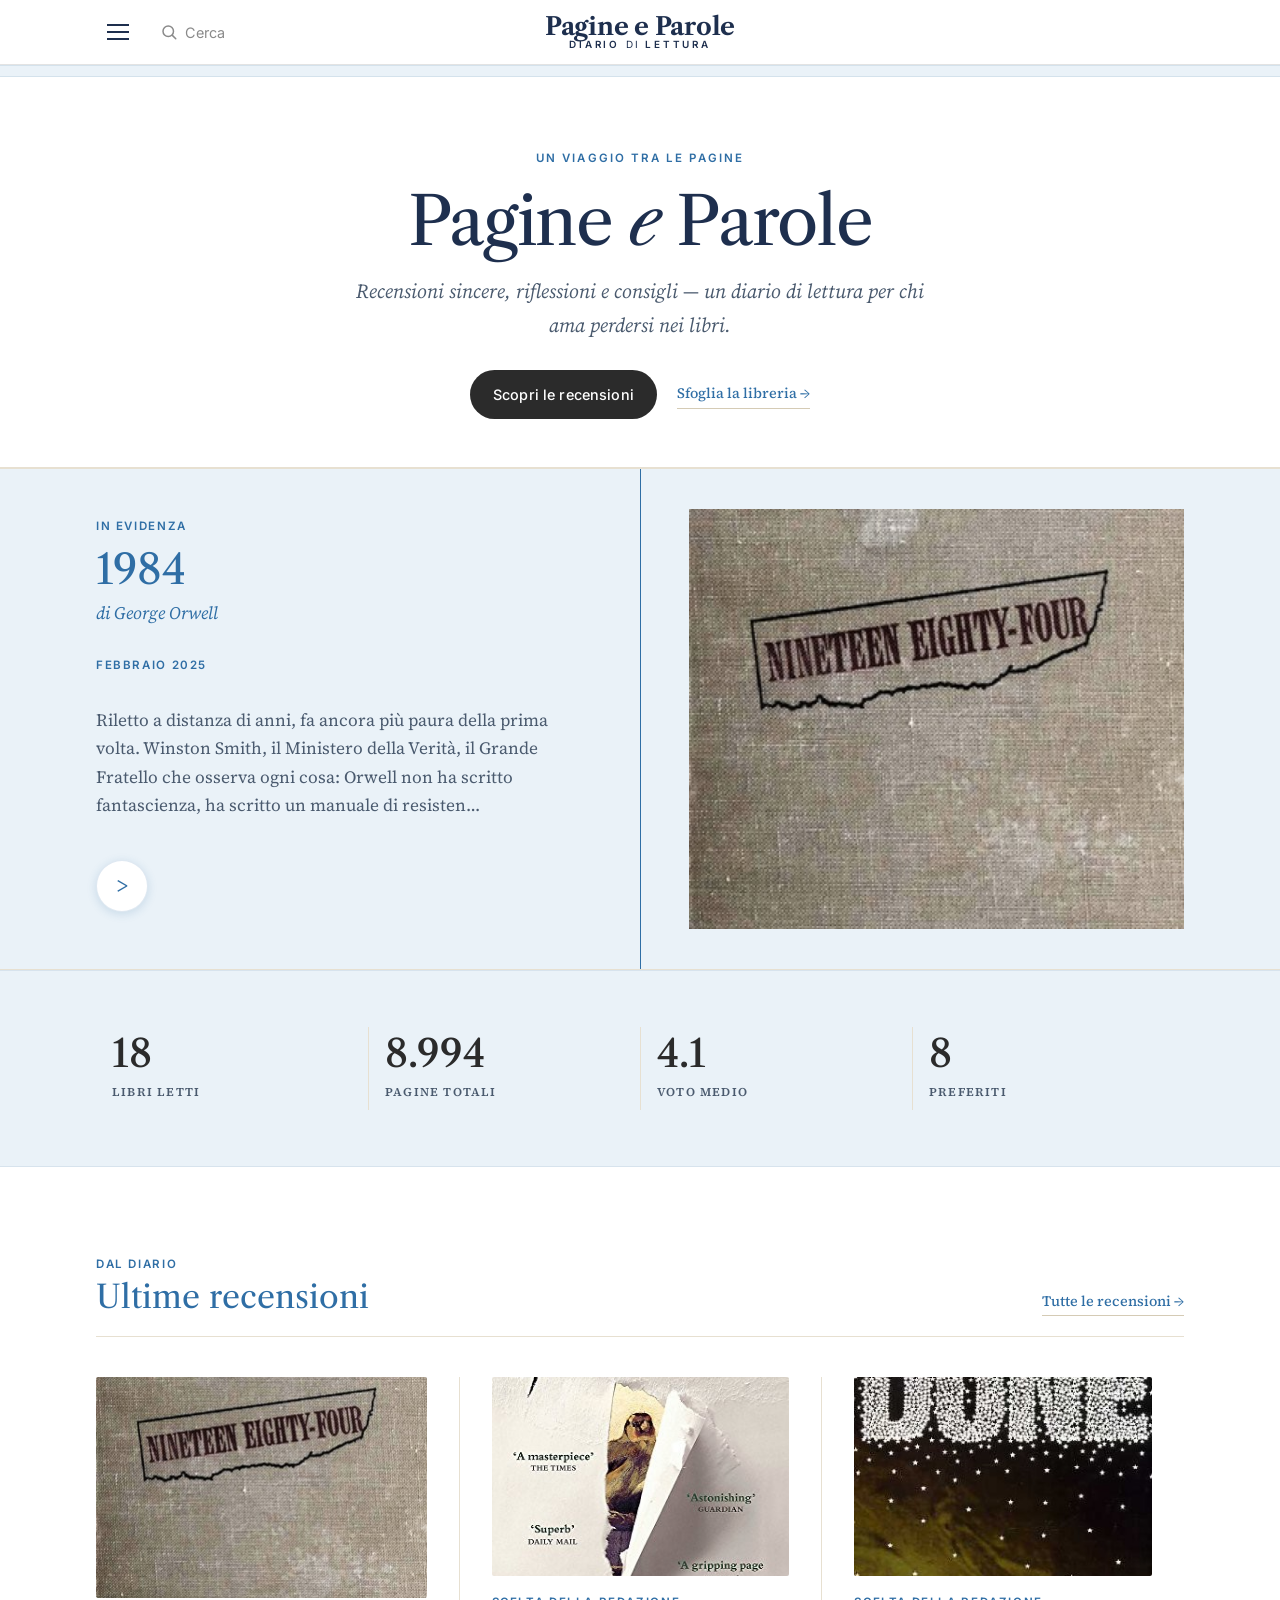
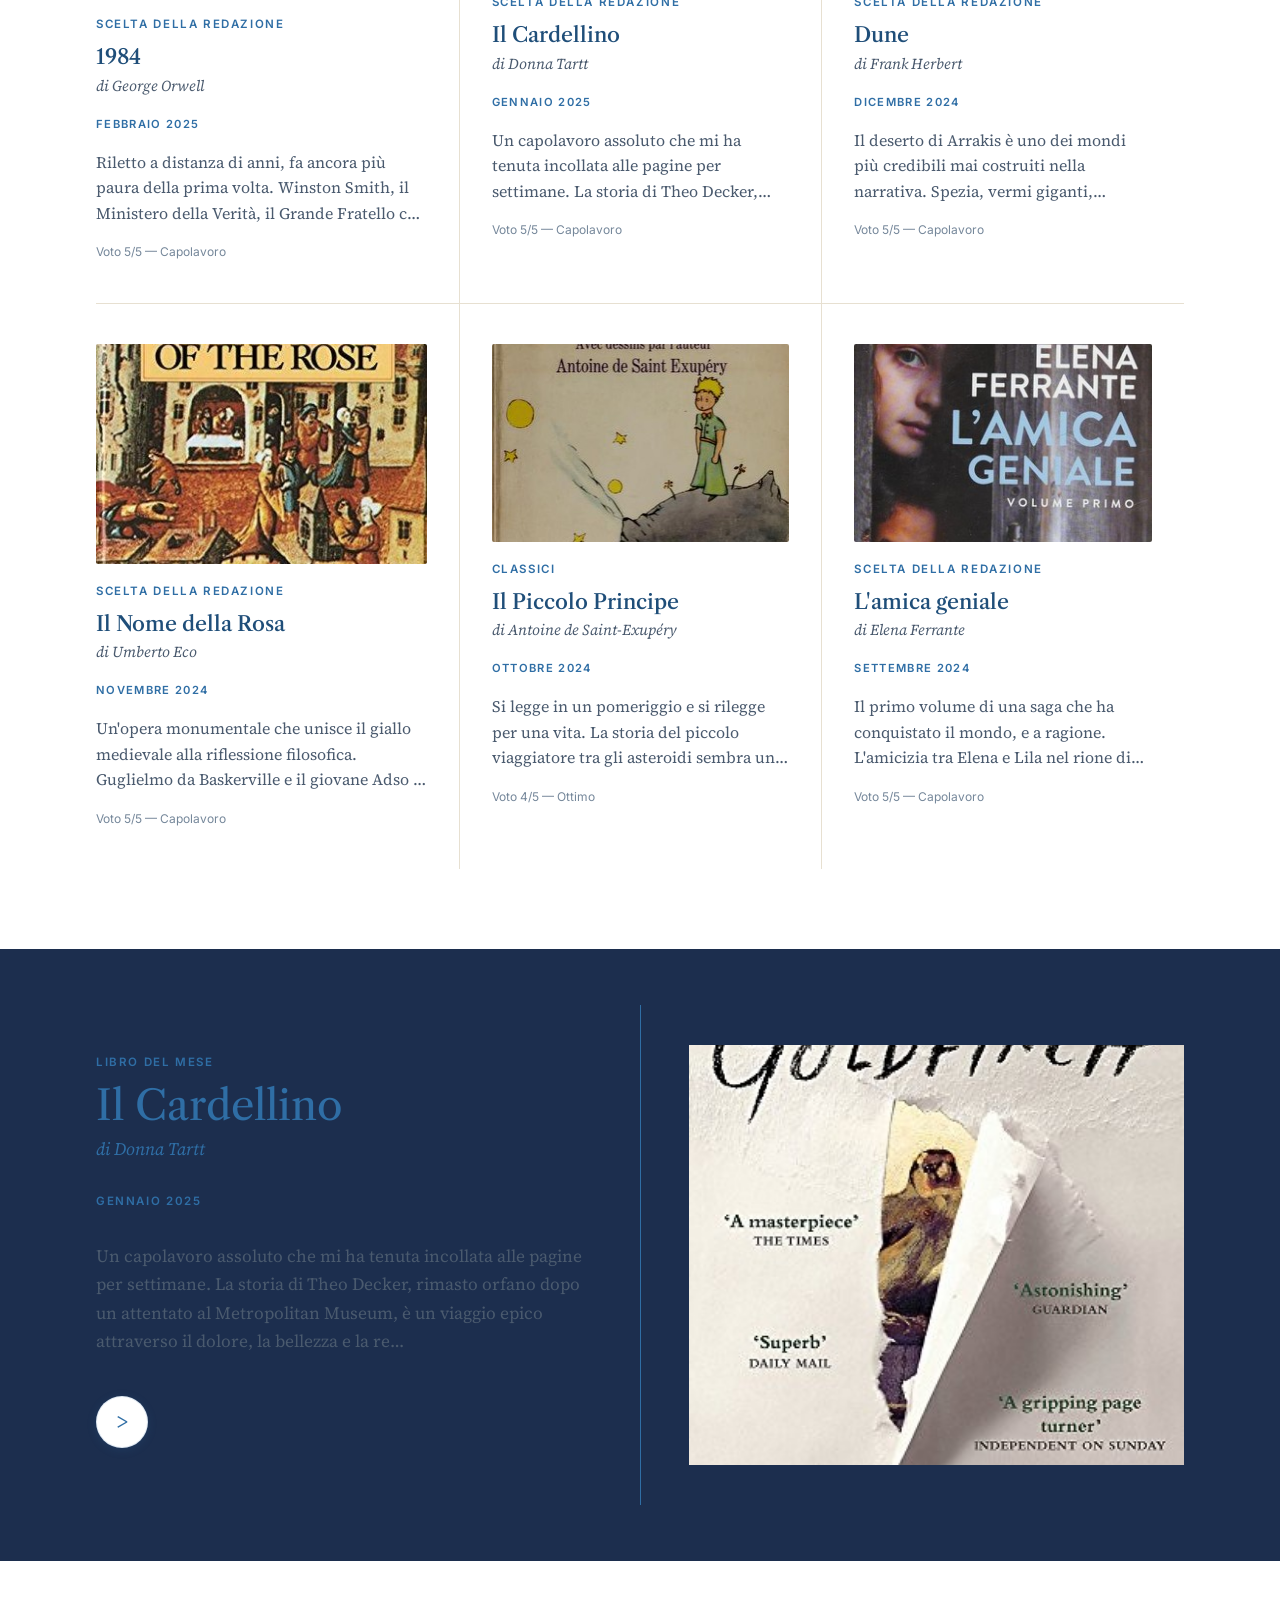
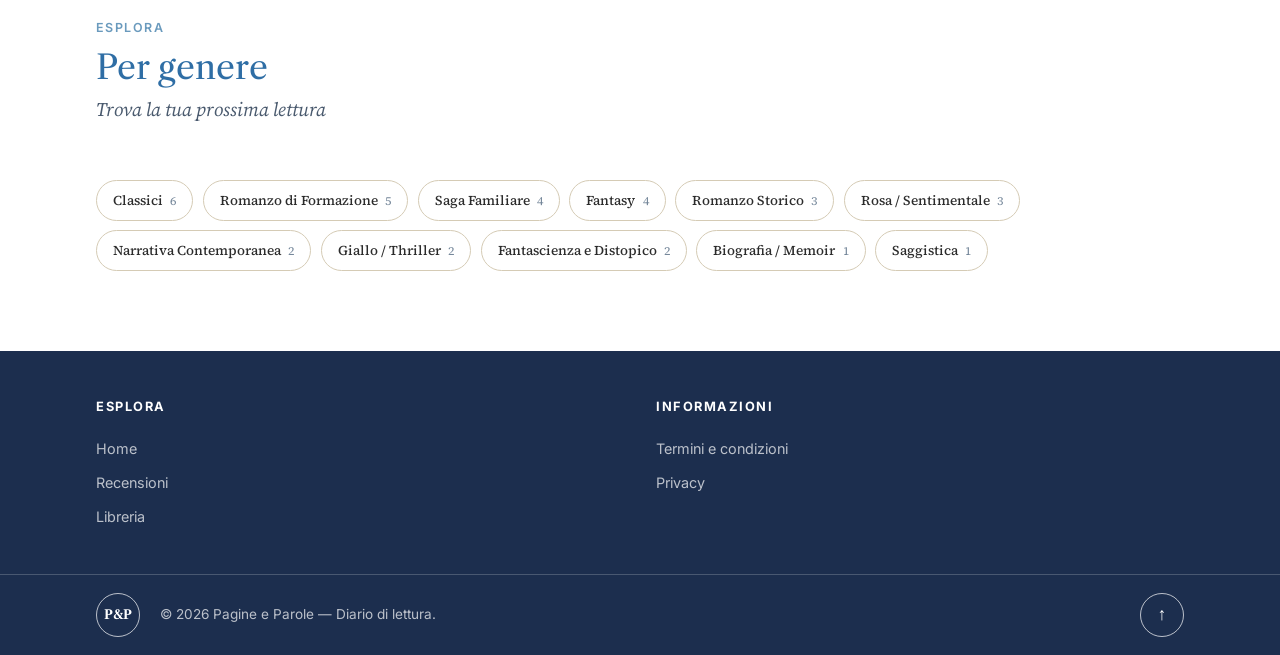
==== commit 7b8523c3: ". Revamp site with LRB editorial theme  Updated the shared navbar, footer, and page styling to a new" ====
--- a/index.html
+++ b/index.html
@@ -5,6 +5,18 @@
     <meta name="viewport" content="width=device-width, initial-scale=1.0">
     <meta name="description" content="Pagine e Parole - Recensioni, riflessioni e viaggi tra le pagine. Un blog dedicato agli amanti della lettura.">
     <title>Pagine e Parole - Recensioni Libri</title>
+    <meta name="theme-color" content="#1e2f4e">
+    <link rel="canonical" href="https://francescaLibrary.github.io/library/">
+    <link rel="manifest" href="site.webmanifest">
+    <meta property="og:type" content="website">
+    <meta property="og:locale" content="it_IT">
+    <meta property="og:site_name" content="Pagine e Parole">
+    <meta property="og:title" content="Pagine e Parole - Recensioni Libri">
+    <meta property="og:description" content="Recensioni, riflessioni e viaggi tra le pagine. Un blog dedicato agli amanti della lettura.">
+    <meta property="og:url" content="https://francescaLibrary.github.io/library/">
+    <meta name="twitter:card" content="summary">
+    <meta name="twitter:title" content="Pagine e Parole - Recensioni Libri">
+    <meta name="twitter:description" content="Recensioni, riflessioni e viaggi tra le pagine. Un blog dedicato agli amanti della lettura.">
 
     <!-- CSS -->
     <link rel="stylesheet" href="css/base.css">
@@ -16,9 +28,11 @@
     <link rel="icon" href="data:image/svg+xml,%3Csvg xmlns='http://www.w3.org/2000/svg' viewBox='0 0 100 100'%3E%3Crect width='100' height='100' rx='18' fill='%231C1917'/%3E%3Ctext x='50' y='68' font-size='58' text-anchor='middle' fill='%23FCFBF7' font-family='Georgia' font-style='italic'%3EP.%3C/text%3E%3C/svg%3E">
 </head>
 <body data-page="home">
+    <a class="skip-link" href="#contenuto">Salta al contenuto</a>
     <!-- Navbar -->
     <div id="navbar"></div>
 
+    <main id="contenuto">
     <!-- Masthead LRB -->
     <section class="lrb-masthead">
         <div class="container container-narrow">
@@ -64,9 +78,6 @@
             <div class="book-grid lrb-grid" id="latest-reviews">
                 <div class="loading">Caricamento recensioni...</div>
             </div>
-            <div class="mt-2xl">
-                <a href="recensioni.html" class="link-arrow">Tutte le recensioni →</a>
-            </div>
         </div>
     </section>
 
@@ -92,26 +103,16 @@
             </div>
         </div>
     </section>
-
-    <!-- Quote Section -->
-    <section class="quote-section section--warm">
-        <div class="container container-narrow">
-            <div class="section-header section-header--center">
-                <span class="section-eyebrow">Marginalia</span>
-            </div>
-            <div id="quote-section"></div>
-        </div>
-    </section>
-
-    <!-- CTA -->
-    <section class="cta-home">
-        <div class="container">
-            <div id="home-cta"></div>
-        </div>
-    </section>
+    </main>
 
     <!-- Footer -->
     <div id="footer"></div>
+
+    <noscript>
+        <div class="container">
+            <p style="padding:2rem 0">Questo sito richiede JavaScript per mostrare i contenuti. Intanto puoi leggere le <a href="recensioni.html">recensioni</a> o sfogliare la <a href="libreria.html">libreria</a>.</p>
+        </div>
+    </noscript>
 
     <!-- JavaScript -->
     <script src="js/data-loader.js"></script>
--- a/css/base.css
+++ b/css/base.css
@@ -119,7 +119,7 @@
     padding: 0 var(--space-xl);
 }
 .container-narrow { max-width: var(--container-narrow); }
-.container-lrb { max-width: 1000px; }
+.container-lrb { max-width: 1080px; }
 
 .section { padding: var(--space-3xl) 0; }
 
@@ -216,3 +216,19 @@
     .section-title { font-size: 1.5rem; }
     .section-subtitle { font-size: 1.05rem; }
 }
+
+/* ─── Skip link ─── */
+.skip-link { position: absolute; left: 1rem; top: -100px; z-index: 2000; background: var(--lrb-navy); color: #fff; font-family: var(--font-sans); font-size: 0.9rem; padding: 0.6rem 1rem; border-radius: 0 0 4px 4px; text-decoration: none; transition: top 180ms ease; }
+.skip-link:focus { top: 0; color: #fff; }
+
+/* ─── Riduci animazioni se richiesto dal sistema ─── */
+@media (prefers-reduced-motion: reduce) {
+  html { scroll-behavior: auto; }
+  *, *::before, *::after {
+    animation-duration: 0.01ms !important;
+    animation-iteration-count: 1 !important;
+    transition-duration: 0.01ms !important;
+    transition-delay: 0ms !important;
+  }
+  .loading::after { animation: none !important; border-top-color: var(--line-strong); }
+}
--- a/css/navigation.css
+++ b/css/navigation.css
@@ -24,6 +24,7 @@
   gap: 1rem;
 }
 .navbar-left { display: flex; align-items: center; gap: 1rem; justify-self: start; }
+.navbar-right { display: flex; align-items: center; justify-self: end; }
 
 .nav-toggle {
   display: flex; flex-direction: column; justify-content: center; align-items: center;
@@ -35,9 +36,9 @@
 .nav-toggle.open span:nth-child(2) { opacity: 0; }
 .nav-toggle.open span:nth-child(3) { transform: translateY(-7px) rotate(-45deg); }
 
-.nav-search { display: inline-flex; align-items: center; gap: 0.45rem; color: #8a8a8a; font-size: 0.9rem; font-family: var(--font-sans); text-decoration: none; }
+.nav-search { display: inline-flex; align-items: center; gap: 0.45rem; color: #8a8a8a; font-size: 0.9rem; font-family: var(--font-sans); text-decoration: none; background: none; border: none; cursor: pointer; padding: 0.25rem; }
 .nav-search:hover { color: var(--lrb-navy); }
-.nav-search--mobile { display: none; color: var(--lrb-navy); justify-self: end; }
+.nav-search--mobile { display: none; color: var(--lrb-navy); justify-self: end; min-width: 44px; min-height: 44px; align-items: center; justify-content: center; }
 
 .masthead { justify-self: center; text-align: center; text-decoration: none; line-height: 1; display: flex; flex-direction: column; gap: 2px; }
 .masthead:hover { text-decoration: none; }
@@ -45,20 +46,30 @@
 .mast-sub { font-family: var(--font-sans); font-size: 0.62rem; font-weight: 600; letter-spacing: 0.28em; text-transform: uppercase; color: var(--lrb-navy); white-space: nowrap; }
 .mast-sub em { font-style: normal; font-weight: 400; letter-spacing: 0.2em; }
 
-.nav-actions { display: flex; align-items: center; gap: 1.1rem; justify-self: end; }
-.signin { font-size: 0.9rem; font-family: var(--font-sans); color: var(--lrb-navy); text-decoration: none; white-space: nowrap; }
-.signin:hover { text-decoration: underline; }
-.btn-subscribe { display: inline-flex; align-items: center; justify-content: center; background: var(--lrb-navy); color: #fff; font-family: var(--font-sans); font-size: 0.88rem; font-weight: 600; padding: 0.55rem 1.3rem; border-radius: 4px; text-decoration: none; border: 1px solid var(--lrb-navy); white-space: nowrap; }
-.btn-subscribe:hover { background: #16233c; border-color: #16233c; color: #fff; text-decoration: none; }
-.btn-subscribe--full { width: 100%; }
+.sub-mast { background: var(--lrb-pale); border-top: 1px solid var(--lrb-pale-line); border-bottom: 1px solid var(--lrb-pale-line); min-height: 12px; }
 
-.sub-mast { background: var(--lrb-pale); border-top: 1px solid var(--lrb-pale-line); border-bottom: 1px solid var(--lrb-pale-line); }
-.sub-mast-inner { display: flex; align-items: center; justify-content: space-between; gap: 1rem; min-height: 52px; padding-top: 0.5rem; padding-bottom: 0.5rem; }
-.sub-mast-title { font-family: var(--font-display); font-size: 1.25rem; font-weight: 500; color: var(--lrb-blue); text-decoration: none; }
-.sub-mast-title:hover { text-decoration: underline; }
-.sub-mast-links { display: flex; align-items: center; gap: 0.7rem; font-family: var(--font-sans); font-size: 0.72rem; font-weight: 600; letter-spacing: 0.12em; text-transform: uppercase; color: var(--lrb-blue); white-space: nowrap; }
-.sub-mast-links a { color: var(--lrb-blue); text-decoration: none; }
-.sub-mast-links a:hover { text-decoration: underline; }
+/* ─── Ricerca globale ─── */
+.nav-search { background: none; border: none; cursor: pointer; font-family: var(--font-sans); }
+.search-panel { position: fixed; top: 64px; left: 0; right: 0; background: #fff; border-bottom: 1px solid var(--line); box-shadow: 0 14px 34px rgba(30, 47, 78, 0.14); z-index: 1080; }
+.search-panel[hidden] { display: none; }
+.search-panel-inner { padding-top: 1.25rem; padding-bottom: 1.25rem; }
+.search-box { display: flex; align-items: center; gap: 0.6rem; border-bottom: 2px solid var(--lrb-navy); padding-bottom: 0.5rem; color: var(--lrb-navy); }
+.search-box input { flex: 1; min-width: 0; border: none; background: transparent; font-family: var(--font-body); font-size: 1.2rem; color: var(--ink); }
+.search-box input:focus { outline: none; }
+.search-box:focus-within { border-bottom-color: var(--lrb-blue); border-bottom-width: 3px; }
+.search-box input::-webkit-search-cancel-button { cursor: pointer; }
+.search-kbd-hint { font-family: var(--font-sans); font-size: 0.78rem; color: var(--muted); padding: 0.5rem 0 0; }
+.search-kbd-hint kbd { font-family: inherit; font-size: 0.75rem; border: 1px solid var(--line-strong); border-bottom-width: 2px; border-radius: 4px; padding: 0 0.4rem; background: #fff; }
+#searchClose { background: none; border: none; cursor: pointer; font-size: 1.6rem; line-height: 1; color: var(--muted); min-width: 44px; min-height: 44px; display: inline-flex; align-items: center; justify-content: center; }
+#searchClose:hover { color: var(--ink); }
+.search-results { display: flex; flex-direction: column; }
+.search-hint, .search-empty { font-family: var(--font-body); font-style: italic; color: var(--muted); padding: 0.9rem 0; }
+.search-hit { display: flex; align-items: baseline; gap: 1rem; padding: 0.7rem 0; border-bottom: 1px solid #f0f0f0; }
+.search-hit:hover { text-decoration: none; }
+.search-hit:hover .search-hit-title { text-decoration: underline; text-underline-offset: 3px; }
+.search-hit-title { font-family: var(--font-display); font-size: 1.05rem; color: var(--lrb-blue); }
+.search-hit-author { font-family: var(--font-body); font-style: italic; font-size: 0.9rem; color: var(--ink-2); white-space: nowrap; overflow: hidden; text-overflow: ellipsis; }
+.search-all { display: inline-block; font-family: var(--font-sans); font-size: 0.85rem; font-weight: 600; color: var(--lrb-navy); padding: 0.9rem 0 0.2rem; }
 
 .nav-links {
   position: fixed; top: 0; left: 0; bottom: 0;
@@ -80,23 +91,11 @@
 .nav-links .nav-link--sub { font-size: 0.92rem; font-weight: 400; color: #444; }
 .nav-links .nav-link:hover { text-decoration: underline; }
 .nav-links .nav-link.active { font-weight: 700; }
-.drawer-cta { margin-top: 1.5rem; display: flex; flex-direction: column; gap: 0.8rem; align-items: center; }
-.drawer-cta .nav-link { border: none; padding: 0; text-align: center; }
-.drawer-cta .btn-subscribe { padding: 0.7rem 1rem; }
 
-/* Newsletter + footer navy (specificità alta) */
-#footer .newsletter-band { background: var(--lrb-cream-bar); border-top: 1px solid #e5dcc8; padding: 2.5rem 0; }
-#footer .newsletter-inner { display: flex; align-items: center; justify-content: space-between; gap: 2rem; }
-#footer .newsletter-text h2 { font-family: var(--font-display); font-size: 1.6rem; font-weight: 600; color: var(--ink); margin: 0 0 0.4rem; }
-#footer .newsletter-text p { margin: 0; color: var(--ink-2); font-family: var(--font-body); font-size: 0.95rem; max-width: 34em; }
-#footer .newsletter-form { display: flex; align-items: center; gap: 0.75rem; flex-shrink: 0; }
-#footer .newsletter-form input { border: 1px solid #d8cfba; border-radius: 4px; background: #fff; padding: 0.7rem 1rem; font-size: 0.92rem; font-family: var(--font-sans); min-width: 260px; color: var(--ink); }
-#footer .newsletter-form input:focus { outline: 2px solid var(--lrb-navy); outline-offset: 1px; }
-#footer .newsletter-form button { width: 48px; height: 48px; border-radius: 50%; border: 1px solid #d8cfba; background: #fff; color: var(--lrb-navy); font-size: 1.3rem; line-height: 1; cursor: pointer; flex-shrink: 0; }
-#footer .newsletter-form button:hover { background: var(--lrb-navy); border-color: var(--lrb-navy); color: #fff; }
+/* Footer navy (specificità alta) */
 
 #footer .footer { background: var(--lrb-navy-deep); color: rgba(255,255,255,0.7); border-top: none; padding: 3rem 0 0; margin-top: 0; }
-#footer .footer-grid { display: grid; grid-template-columns: repeat(3, minmax(0, 1fr)); gap: 2rem; padding-bottom: 2.5rem; max-width: var(--container-max); margin: 0 auto; padding-left: var(--space-xl); padding-right: var(--space-xl); }
+#footer .footer-grid { display: grid; grid-template-columns: repeat(2, minmax(0, 1fr)); gap: 2rem; padding-bottom: 2.5rem; max-width: var(--container-max); margin: 0 auto; padding-left: var(--space-xl); padding-right: var(--space-xl); }
 #footer .footer-col h3 { color: #fff; font-family: var(--font-sans); font-size: 0.8rem; font-weight: 700; letter-spacing: 0.12em; text-transform: uppercase; margin: 0 0 1rem; }
 #footer .footer-col .footer-link { display: block; color: rgba(255,255,255,0.7); font-family: var(--font-sans); font-size: 0.9rem; padding: 0.3rem 0; text-decoration: none; border: none; }
 #footer .footer-col .footer-link:hover { color: #fff; text-decoration: underline; }
@@ -104,32 +103,20 @@
 #footer .footer-bottom-inner { display: flex; align-items: center; gap: 1.25rem; max-width: var(--container-max); margin: 0 auto; padding: 0 var(--space-xl); }
 #footer .footer-mark { width: 44px; height: 44px; border: 1px solid rgba(255,255,255,0.7); border-radius: 50%; display: inline-flex; align-items: center; justify-content: center; font-family: var(--font-display); font-size: 0.8rem; font-weight: 700; color: #fff; flex-shrink: 0; }
 #footer .footer-text { margin: 0; font-family: var(--font-sans); font-size: 0.85rem; color: rgba(255,255,255,0.7); }
-#footer .footer-legal { display: flex; gap: 1rem; margin-left: auto; }
-#footer .footer-legal .footer-link { font-size: 0.85rem; color: rgba(255,255,255,0.7); border: none; white-space: nowrap; font-family: var(--font-sans); }
-#footer .footer-legal .footer-link:hover { color: #fff; }
-#footer .to-top { width: 44px; height: 44px; border-radius: 50%; border: 1px solid rgba(255,255,255,0.7); background: transparent; color: #fff; font-size: 1.1rem; cursor: pointer; flex-shrink: 0; }
+#footer .to-top { width: 44px; height: 44px; border-radius: 50%; border: 1px solid rgba(255,255,255,0.7); background: transparent; color: #fff; font-size: 1.1rem; cursor: pointer; flex-shrink: 0; margin-left: auto; }
 #footer .to-top:hover { background: #fff; color: var(--lrb-navy-deep); }
 
 @media (max-width: 1024px) {
   .mast-title { font-size: 1.3rem; }
   .mast-sub { font-size: 0.55rem; letter-spacing: 0.22em; }
-  .nav-actions { gap: 0.8rem; }
-  .btn-subscribe { padding: 0.5rem 1rem; font-size: 0.82rem; }
-  #footer .footer-grid { grid-template-columns: repeat(2, minmax(0, 1fr)); }
-  #footer .newsletter-inner { gap: 1.5rem; }
 }
 @media (max-width: 768px) {
-  .nav-search--desktop, .nav-actions { display: none; }
+  .nav-search--desktop { display: none; }
   .nav-search--mobile { display: inline-flex; }
   .navbar .container.navbar-inner { grid-template-columns: auto 1fr auto; }
-  .mast-title { font-size: 1.05rem; }
+  .masthead { min-width: 0; }
+  .mast-title { font-size: 1.05rem; overflow: hidden; text-overflow: ellipsis; }
   .mast-sub { display: none; }
-  .sub-mast-title { font-size: 1.05rem; }
-  .sub-mast-links { font-size: 0.65rem; gap: 0.5rem; }
-  #footer .newsletter-inner { flex-direction: column; align-items: stretch; }
-  #footer .newsletter-form input { min-width: 0; flex: 1; }
   #footer .footer-grid { grid-template-columns: 1fr; gap: 1.75rem; }
   #footer .footer-bottom-inner { flex-wrap: wrap; gap: 0.9rem; }
-  #footer .footer-legal { margin-left: 0; width: 100%; }
-  #footer .to-top { margin-left: auto; }
 }
--- a/css/pages.css
+++ b/css/pages.css
@@ -55,8 +55,6 @@
 .book-of-month.section--dark { background: var(--ink-deep); color: #EDE8DE; padding: var(--space-2xl) 0; }
 .latest-reviews { padding: var(--space-3xl) 0; }
 .genres-section { padding: var(--space-2xl) 0 var(--space-3xl); }
-.quote-section { padding: var(--space-3xl) 0; }
-.cta-home { padding: var(--space-3xl) 0; }
 .section-header--center { text-align: center; margin-left: auto; margin-right: auto; }
 
 /* ─── Masthead home LRB ─── */
@@ -73,10 +71,10 @@
 .lrb-listing-title { font-size: 2rem; color: var(--lrb-blue); }
 .book-of-month.section--dark { background: var(--lrb-navy-deep); }
 
-/* ─── Pagina libro LRB: main 620px + sidebar 280px ─── */
+/* ─── Pagina libro LRB: main 680px + sidebar 300px ─── */
 .book-single { --lrb-text: #2b2b2b; --lrb-link: #2f6ea5; --lrb-date: #7fa8c4; padding: var(--space-2xl) 0 var(--space-3xl); }
-.book-single-layout { display: grid; grid-template-columns: minmax(0, 620px) 280px; gap: 3rem; justify-content: center; align-items: start; }
-.book-single-main { min-width: 0; max-width: 620px; }
+.book-single-layout { display: grid; grid-template-columns: minmax(0, 680px) 300px; gap: 3rem; justify-content: center; align-items: start; }
+.book-single-main { min-width: 0; max-width: 680px; }
 .book-single-kicker { font-family: var(--font-sans); font-size: 0.75rem; font-weight: 600; text-transform: uppercase; letter-spacing: 0.16em; color: var(--muted); margin-bottom: 0.75rem; }
 .book-single-title { font-size: clamp(2.2rem, 1.6rem + 3vw, 3rem); line-height: 1.1; color: #1f4a6b; margin-bottom: 0.5rem; }
 .book-single-author { font-family: var(--font-body); font-size: 1.2rem; font-style: italic; color: var(--lrb-link); margin-bottom: 0.4rem; }
@@ -91,13 +89,15 @@
 .book-single-figure { margin: 0 0 1.75rem; }
 .book-single-caption, .book-single-figure figcaption { font-family: var(--font-body); font-style: italic; font-size: 0.85rem; color: var(--ink-2); text-align: center; margin-top: 0.6rem; line-height: 1.5; }
 .book-single-rating { display: flex; align-items: center; gap: 0.75rem; margin-bottom: 1rem; flex-wrap: wrap; }
-.book-single-genres { margin-bottom: 1.5rem; }
+.book-single-genres { margin-bottom: 2rem; }
+.book-single-tags { margin-bottom: 0.5rem; }
 .book-single-review { margin-bottom: 2.5rem; }
 .book-single-review-text { font-family: var(--font-body); font-size: 18px; line-height: 1.7; color: var(--lrb-text); }
 .book-single-review-text p { margin-bottom: 1.4rem; }
 .book-single-review-text a { color: var(--lrb-link); text-decoration: underline; text-underline-offset: 2px; }
 .book-single-review-text p:first-of-type::first-letter { font-family: var(--font-display); font-size: 4.2em; line-height: 0.8; float: left; padding: 0.06em 0.14em 0 0; color: var(--ink); }
 .book-single-quotes { margin-bottom: 2.5rem; }
+.book-single-quotes-title { font-family: var(--font-sans); font-size: 0.75rem; font-weight: 700; text-transform: uppercase; letter-spacing: 0.14em; color: var(--accent); margin: 0 0 1.5rem; padding-top: 0.5rem; }
 .book-single-quotes-list { display: flex; flex-direction: column; gap: 1.75rem; }
 .book-single-quotes-list .lrb-quote { margin: 0; padding: 0.25rem 0 0.25rem 1.5rem; border-left: 3px solid var(--line-strong); }
 .book-single-quotes-list .lrb-quote-text { font-family: var(--font-body); font-style: italic; font-size: 1.2rem; line-height: 1.65; color: var(--lrb-text); margin-bottom: 0.5rem; }
@@ -109,7 +109,28 @@
 .sidebar-list a { color: var(--lrb-link); font-family: var(--font-body); font-size: 0.98rem; line-height: 1.45; }
 .sidebar-list .sidebar-list-meta { display: block; font-family: var(--font-sans); font-size: 0.72rem; text-transform: uppercase; letter-spacing: 0.08em; color: var(--muted); }
 .sidebar-contact-text { font-size: 0.9rem; color: var(--ink-2); margin-bottom: 0.5rem; }
+.book-single-share a svg, .book-single-share button svg { width: 20px; height: 20px; display: block; }
+.buy-links { display: flex; flex-direction: column; gap: 0.6rem; }
+.buy-link { display: inline-flex; align-items: center; justify-content: center; border: 1px solid var(--line-strong); border-radius: 4px; padding: 0.6rem 1rem; font-family: var(--font-sans); font-size: 0.88rem; font-weight: 600; color: var(--lrb-navy); background: #fff; }
+.buy-link:hover { border-color: var(--lrb-navy); color: var(--lrb-navy); text-decoration: none; }
+.buy-note { font-family: var(--font-sans); font-size: 0.78rem; color: var(--muted); margin-top: 0.75rem; }
+.surprise-wrap { text-align: center; margin-bottom: 1.75rem; }
+#surprise-btn:disabled, #surprise-btn-library:disabled { opacity: 0.5; cursor: wait; }
+
+/* ─── Barra avanzamento lettura ─── */
+.reading-progress { position: fixed; top: 64px; left: 0; right: 0; height: 3px; background: var(--lrb-sky); z-index: 990; }
+.reading-progress-bar { height: 100%; width: 100%; background: var(--lrb-navy); transform: scaleX(0); transform-origin: 0 50%; }
+.reading-progress[hidden] { display: none; }
+
+/* ─── Copia link ─── */
+.book-single-share button { min-width: 44px; min-height: 44px; align-items: center; justify-content: center; }
+.book-single-share a { min-width: 44px; min-height: 44px; align-items: center; justify-content: center; }
+#share-copy { gap: 0.45rem; }
+#share-copy:disabled { opacity: 0.4; cursor: not-allowed; }
+#share-copy.is-copied { color: var(--lrb-navy); }
+.share-copy-feedback { font-family: var(--font-sans); font-size: 0.8rem; line-height: 1; white-space: nowrap; }
 .book-single-prevnext { display: grid; grid-template-columns: 1fr auto 1fr; gap: 1rem; align-items: stretch; margin: 2.5rem 0; padding-top: 2rem; border-top: 1px solid var(--line); }
+.book-single-prevnext[hidden] { display: none; }
 .prevnext-card { background: var(--lrb-cream); border: 1px solid var(--line); border-radius: 4px; padding: 1.25rem; display: flex; flex-direction: column; gap: 0.4rem; min-width: 0; }
 .prevnext-card:hover { border-color: var(--line-strong); text-decoration: none; }
 .prevnext-next { text-align: right; }
@@ -127,9 +148,9 @@
 .book-single-cover img { width: 100%; height: auto; aspect-ratio: 2 / 3; object-fit: cover; border-radius: var(--radius-lg); border: 1px solid var(--line); }
 .book-single-cover-placeholder { aspect-ratio: 2 / 3; background: var(--paper-warm); border: 1px solid var(--line); border-radius: var(--radius-lg); display: flex; flex-direction: column; align-items: flex-start; justify-content: flex-end; color: var(--ink); padding: 1.25rem; }
 .book-single-details { border: 1px solid var(--line); border-radius: var(--radius-lg); padding: 1.25rem; background: var(--paper); }
-@media (max-width: 980px) {
+@media (max-width: 1024px) {
     .book-single-layout { grid-template-columns: minmax(0, 1fr); }
-    .book-single-main, .book-single-sidebar { max-width: 620px; margin: 0 auto; width: 100%; }
+    .book-single-main, .book-single-sidebar { max-width: 680px; margin: 0 auto; width: 100%; }
     .book-single-grid { grid-template-columns: minmax(0, 200px) minmax(0, 1fr); gap: 2rem; }
 }
 @media (max-width: 768px) {
@@ -145,8 +166,8 @@
 /* ─── Correlati (fine pagina libro) ─── */
 .related { border-top: 1px solid var(--line); padding: var(--space-2xl) 0 0; margin-top: var(--space-2xl); min-width: 0; }
 .related .book-grid { grid-template-columns: repeat(3, minmax(0, 1fr)); gap: 2rem 1.5rem; }
-@media (max-width: 768px) { .related .book-grid { grid-template-columns: repeat(3, minmax(0, 1fr)); gap: 1.25rem 0.75rem; } }
-@media (max-width: 560px) { .related .book-grid { grid-template-columns: repeat(2, minmax(0, 1fr)); } }
+@media (max-width: 768px) { .related .book-grid { grid-template-columns: repeat(2, minmax(0, 1fr)); gap: 1.5rem 1rem; } }
+@media (max-width: 560px) { .related .book-grid { grid-template-columns: minmax(0, 1fr); } }
 
 /* ─── Libreria: griglia ariosa, titoli sempre leggibili su touch ─── */
 .library-grid { display: grid; grid-template-columns: repeat(5, minmax(0, 1fr)); gap: 2rem 1.5rem; }
@@ -180,9 +201,33 @@
 .genre-card-icon { display: none; }
 .genre-card-name { font-size: 1rem; margin-bottom: 0.35rem; }
 .genre-card-description { font-size: 0.85rem; color: var(--ink-2); }
-.results-info { display: flex; justify-content: space-between; align-items: baseline; margin-bottom: 2rem; padding-bottom: 1rem; border-bottom: 1px solid var(--line); }
+.results-info { display: flex; justify-content: space-between; align-items: center; flex-wrap: wrap; gap: 0.75rem 1.5rem; margin-bottom: 2rem; padding-bottom: 1rem; border-bottom: 1px solid var(--line); }
 .results-count { font-size: 0.9rem; color: var(--ink-2); }
 .results-sort label { font-size: 0.8rem; color: var(--muted); }
 /* Filtri recensioni: attacco diretto all'header, niente vuoto sopra */
 .filters-section { padding: var(--space-2xl) 0 var(--space-3xl); }
 @media (max-width: 768px) { .about-hero-grid { grid-template-columns: 1fr; } .genres-grid { grid-template-columns: repeat(2, 1fr); } }
+
+/* ─── Stampa recensione: solo testo ─── */
+@media print {
+  #navbar, .search-panel, .nav-links, .skip-link, .reading-progress,
+  .book-single-sidebar, .book-single-share,
+  .book-single-prevnext, .related, #related-section,
+  #footer, .back-link, .breadcrumb, .to-top {
+    display: none !important;
+  }
+  body { background: #fff; color: #000; font-size: 12pt; line-height: 1.6; }
+  .book-single { padding: 0; }
+  .book-single-layout { display: block; }
+  .book-single-main { max-width: none; }
+  h1, h2, h3, .book-single-title { color: #000; }
+  p, li, .book-single-review-text { color: #000; font-family: Georgia, 'Times New Roman', serif; }
+  .book-single-review-text p:first-of-type::first-letter {
+    float: none; font-size: inherit; line-height: inherit; padding: 0; color: #000;
+  }
+  a { color: #000; text-decoration: none; }
+  a[href^="http"]::after { content: " (" attr(href) ")"; font-size: 0.85em; }
+  *, *::before, *::after { box-shadow: none !important; text-shadow: none !important; }
+  img { max-width: 60mm; }
+  @page { margin: 2cm; }
+}
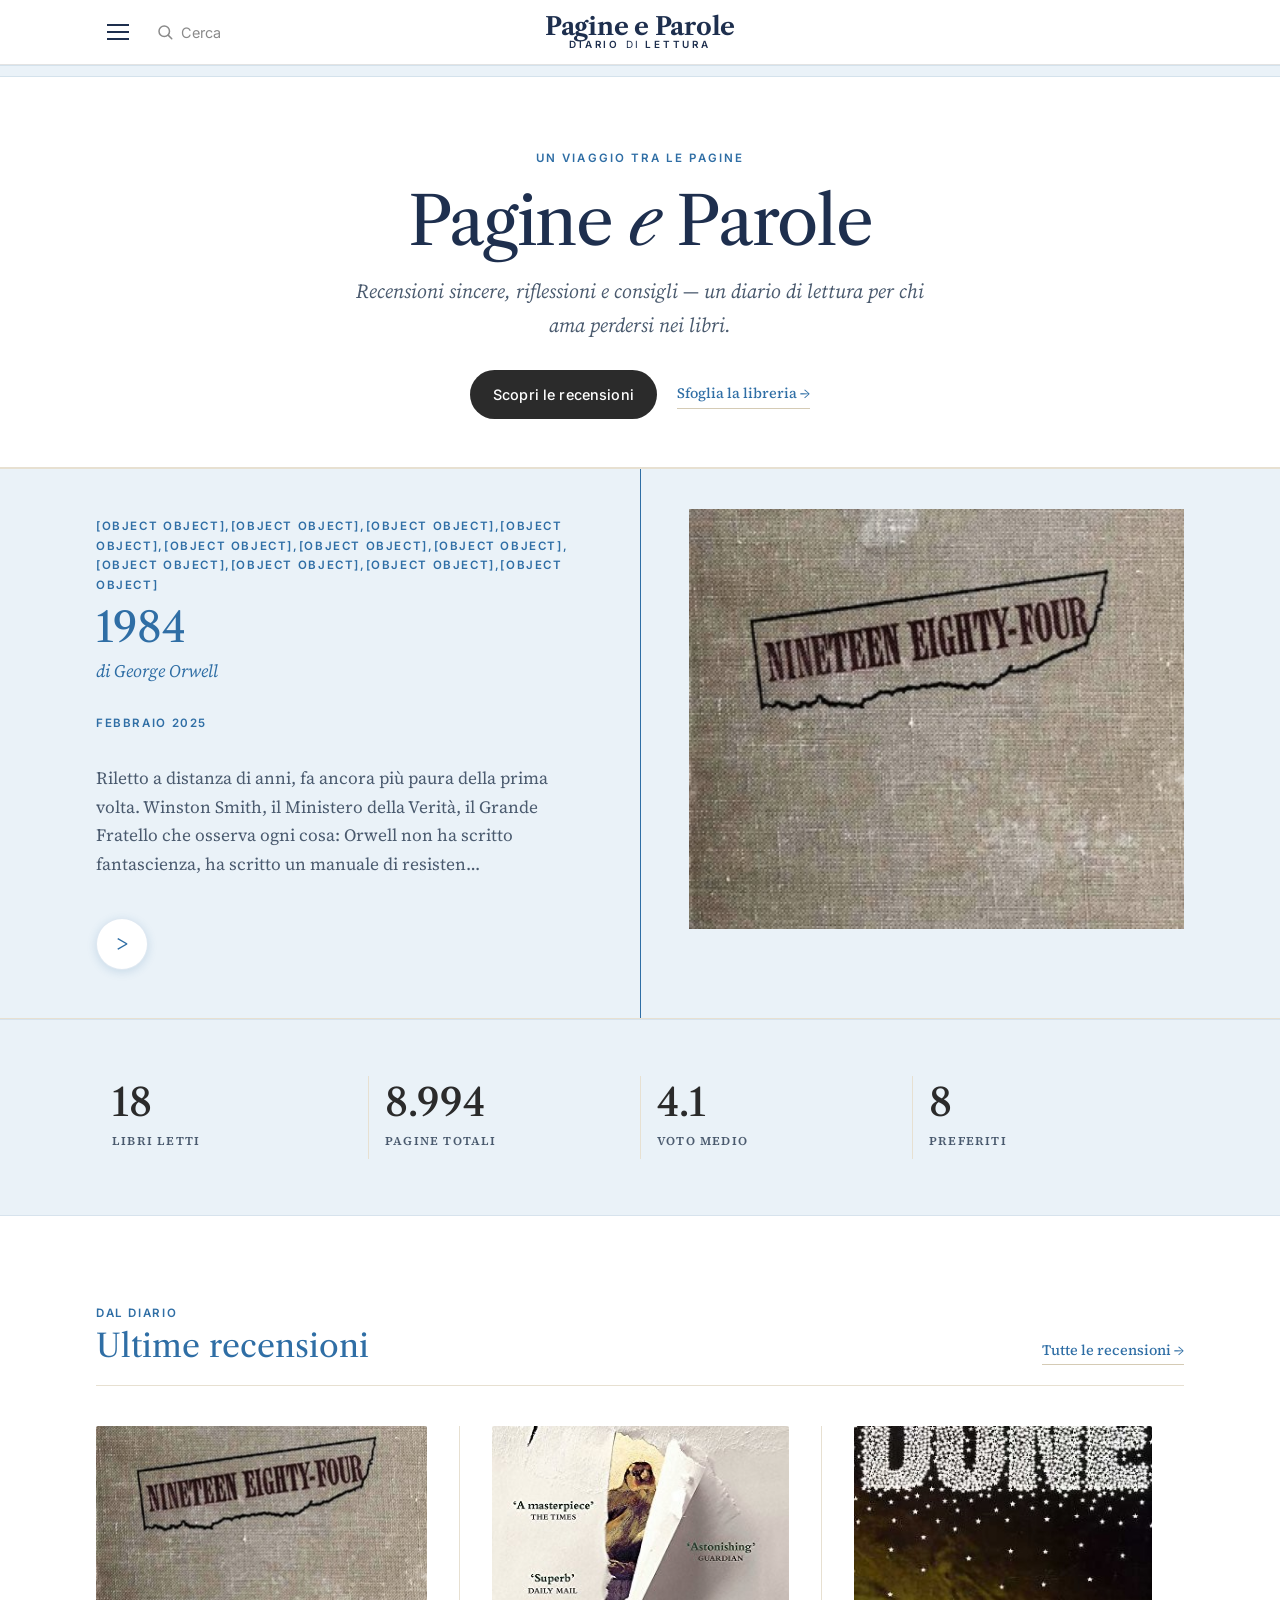
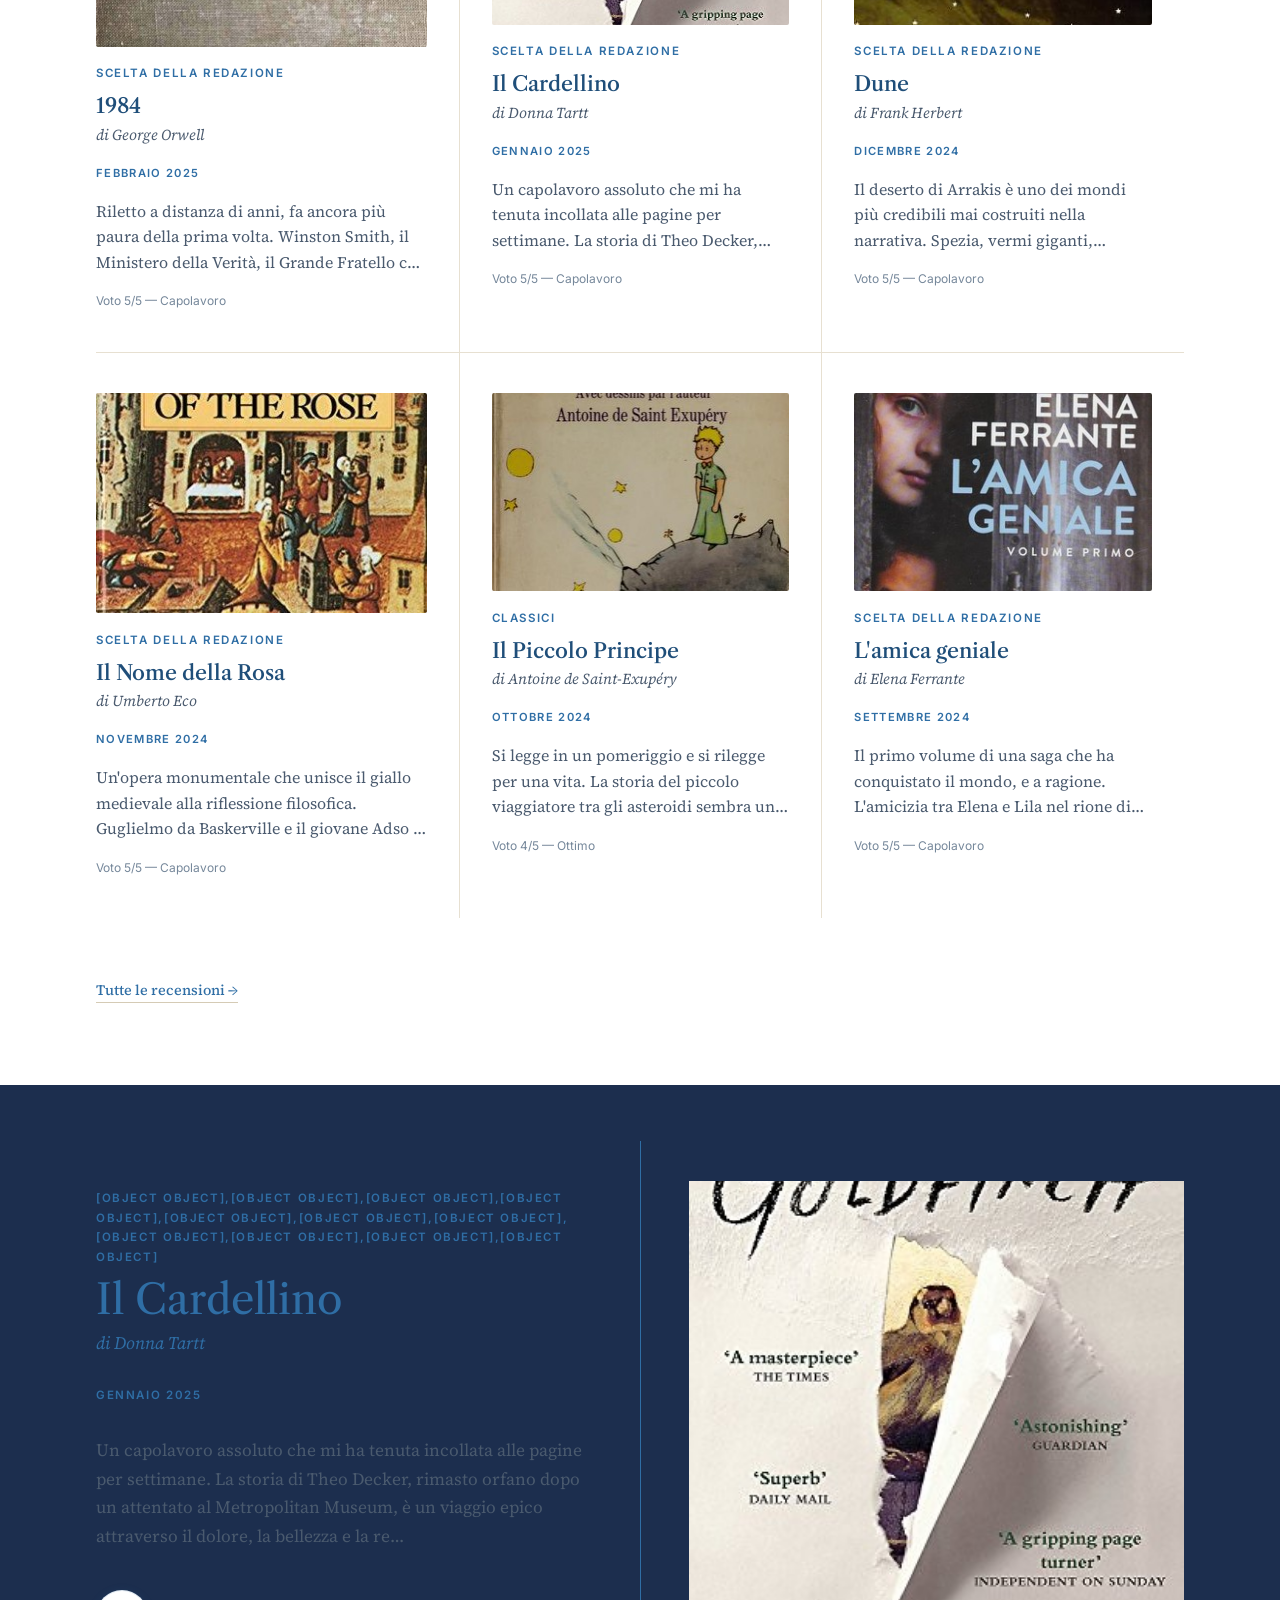
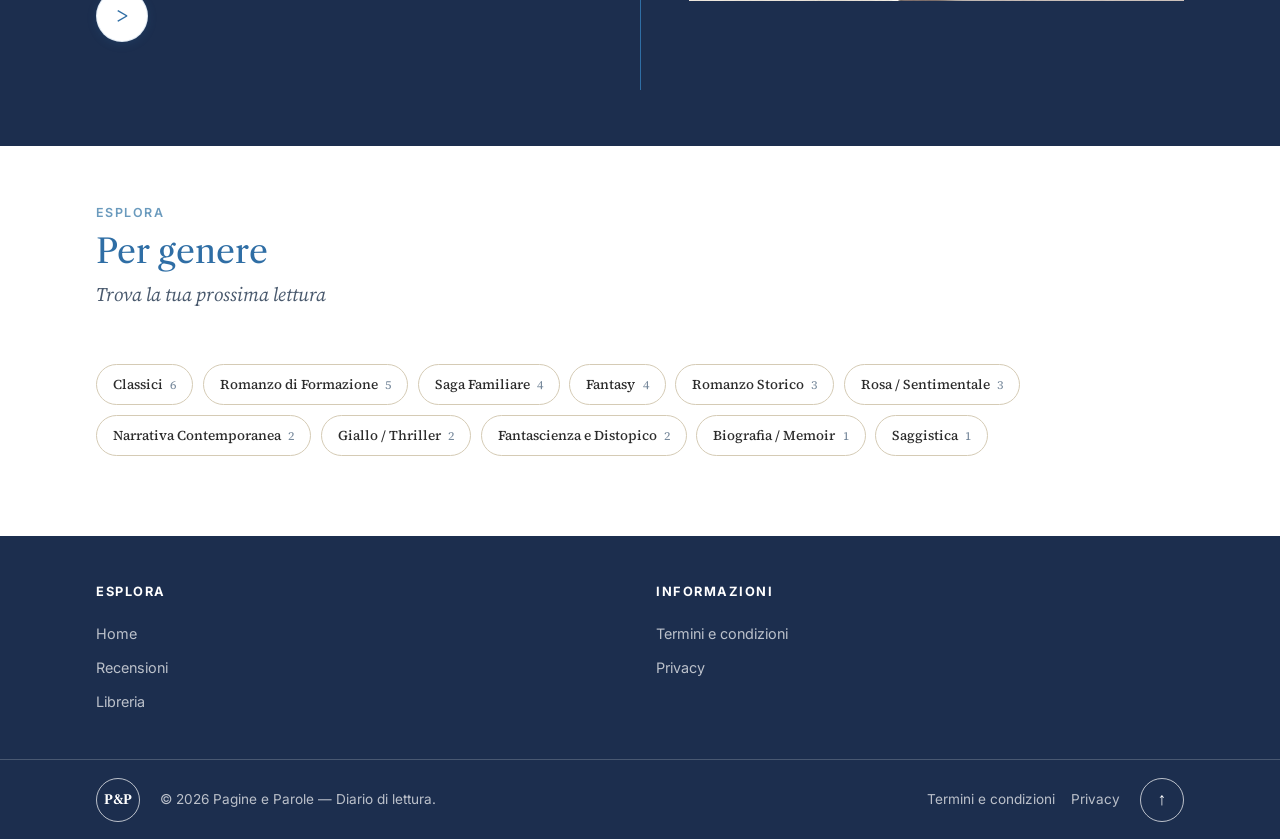
==== commit 91879398: "." ====
--- a/index.html
+++ b/index.html
@@ -5,18 +5,6 @@
     <meta name="viewport" content="width=device-width, initial-scale=1.0">
     <meta name="description" content="Pagine e Parole - Recensioni, riflessioni e viaggi tra le pagine. Un blog dedicato agli amanti della lettura.">
     <title>Pagine e Parole - Recensioni Libri</title>
-    <meta name="theme-color" content="#1e2f4e">
-    <link rel="canonical" href="https://francescaLibrary.github.io/library/">
-    <link rel="manifest" href="site.webmanifest">
-    <meta property="og:type" content="website">
-    <meta property="og:locale" content="it_IT">
-    <meta property="og:site_name" content="Pagine e Parole">
-    <meta property="og:title" content="Pagine e Parole - Recensioni Libri">
-    <meta property="og:description" content="Recensioni, riflessioni e viaggi tra le pagine. Un blog dedicato agli amanti della lettura.">
-    <meta property="og:url" content="https://francescaLibrary.github.io/library/">
-    <meta name="twitter:card" content="summary">
-    <meta name="twitter:title" content="Pagine e Parole - Recensioni Libri">
-    <meta name="twitter:description" content="Recensioni, riflessioni e viaggi tra le pagine. Un blog dedicato agli amanti della lettura.">
 
     <!-- CSS -->
     <link rel="stylesheet" href="css/base.css">
@@ -28,11 +16,9 @@
     <link rel="icon" href="data:image/svg+xml,%3Csvg xmlns='http://www.w3.org/2000/svg' viewBox='0 0 100 100'%3E%3Crect width='100' height='100' rx='18' fill='%231C1917'/%3E%3Ctext x='50' y='68' font-size='58' text-anchor='middle' fill='%23FCFBF7' font-family='Georgia' font-style='italic'%3EP.%3C/text%3E%3C/svg%3E">
 </head>
 <body data-page="home">
-    <a class="skip-link" href="#contenuto">Salta al contenuto</a>
     <!-- Navbar -->
     <div id="navbar"></div>
 
-    <main id="contenuto">
     <!-- Masthead LRB -->
     <section class="lrb-masthead">
         <div class="container container-narrow">
@@ -78,6 +64,9 @@
             <div class="book-grid lrb-grid" id="latest-reviews">
                 <div class="loading">Caricamento recensioni...</div>
             </div>
+            <div class="mt-2xl">
+                <a href="recensioni.html" class="link-arrow">Tutte le recensioni →</a>
+            </div>
         </div>
     </section>
 
@@ -103,16 +92,9 @@
             </div>
         </div>
     </section>
-    </main>
 
     <!-- Footer -->
     <div id="footer"></div>
-
-    <noscript>
-        <div class="container">
-            <p style="padding:2rem 0">Questo sito richiede JavaScript per mostrare i contenuti. Intanto puoi leggere le <a href="recensioni.html">recensioni</a> o sfogliare la <a href="libreria.html">libreria</a>.</p>
-        </div>
-    </noscript>
 
     <!-- JavaScript -->
     <script src="js/data-loader.js"></script>
--- a/css/base.css
+++ b/css/base.css
@@ -216,19 +216,3 @@
     .section-title { font-size: 1.5rem; }
     .section-subtitle { font-size: 1.05rem; }
 }
-
-/* ─── Skip link ─── */
-.skip-link { position: absolute; left: 1rem; top: -100px; z-index: 2000; background: var(--lrb-navy); color: #fff; font-family: var(--font-sans); font-size: 0.9rem; padding: 0.6rem 1rem; border-radius: 0 0 4px 4px; text-decoration: none; transition: top 180ms ease; }
-.skip-link:focus { top: 0; color: #fff; }
-
-/* ─── Riduci animazioni se richiesto dal sistema ─── */
-@media (prefers-reduced-motion: reduce) {
-  html { scroll-behavior: auto; }
-  *, *::before, *::after {
-    animation-duration: 0.01ms !important;
-    animation-iteration-count: 1 !important;
-    transition-duration: 0.01ms !important;
-    transition-delay: 0ms !important;
-  }
-  .loading::after { animation: none !important; border-top-color: var(--line-strong); }
-}
--- a/css/navigation.css
+++ b/css/navigation.css
@@ -36,9 +36,9 @@
 .nav-toggle.open span:nth-child(2) { opacity: 0; }
 .nav-toggle.open span:nth-child(3) { transform: translateY(-7px) rotate(-45deg); }
 
-.nav-search { display: inline-flex; align-items: center; gap: 0.45rem; color: #8a8a8a; font-size: 0.9rem; font-family: var(--font-sans); text-decoration: none; background: none; border: none; cursor: pointer; padding: 0.25rem; }
+.nav-search { display: inline-flex; align-items: center; gap: 0.45rem; color: #8a8a8a; font-size: 0.9rem; font-family: var(--font-sans); text-decoration: none; }
 .nav-search:hover { color: var(--lrb-navy); }
-.nav-search--mobile { display: none; color: var(--lrb-navy); justify-self: end; min-width: 44px; min-height: 44px; align-items: center; justify-content: center; }
+.nav-search--mobile { display: none; color: var(--lrb-navy); justify-self: end; }
 
 .masthead { justify-self: center; text-align: center; text-decoration: none; line-height: 1; display: flex; flex-direction: column; gap: 2px; }
 .masthead:hover { text-decoration: none; }
@@ -56,11 +56,8 @@
 .search-box { display: flex; align-items: center; gap: 0.6rem; border-bottom: 2px solid var(--lrb-navy); padding-bottom: 0.5rem; color: var(--lrb-navy); }
 .search-box input { flex: 1; min-width: 0; border: none; background: transparent; font-family: var(--font-body); font-size: 1.2rem; color: var(--ink); }
 .search-box input:focus { outline: none; }
-.search-box:focus-within { border-bottom-color: var(--lrb-blue); border-bottom-width: 3px; }
 .search-box input::-webkit-search-cancel-button { cursor: pointer; }
-.search-kbd-hint { font-family: var(--font-sans); font-size: 0.78rem; color: var(--muted); padding: 0.5rem 0 0; }
-.search-kbd-hint kbd { font-family: inherit; font-size: 0.75rem; border: 1px solid var(--line-strong); border-bottom-width: 2px; border-radius: 4px; padding: 0 0.4rem; background: #fff; }
-#searchClose { background: none; border: none; cursor: pointer; font-size: 1.6rem; line-height: 1; color: var(--muted); min-width: 44px; min-height: 44px; display: inline-flex; align-items: center; justify-content: center; }
+#searchClose { background: none; border: none; cursor: pointer; font-size: 1.6rem; line-height: 1; color: var(--muted); padding: 0 0.25rem; }
 #searchClose:hover { color: var(--ink); }
 .search-results { display: flex; flex-direction: column; }
 .search-hint, .search-empty { font-family: var(--font-body); font-style: italic; color: var(--muted); padding: 0.9rem 0; }
@@ -103,7 +100,10 @@
 #footer .footer-bottom-inner { display: flex; align-items: center; gap: 1.25rem; max-width: var(--container-max); margin: 0 auto; padding: 0 var(--space-xl); }
 #footer .footer-mark { width: 44px; height: 44px; border: 1px solid rgba(255,255,255,0.7); border-radius: 50%; display: inline-flex; align-items: center; justify-content: center; font-family: var(--font-display); font-size: 0.8rem; font-weight: 700; color: #fff; flex-shrink: 0; }
 #footer .footer-text { margin: 0; font-family: var(--font-sans); font-size: 0.85rem; color: rgba(255,255,255,0.7); }
-#footer .to-top { width: 44px; height: 44px; border-radius: 50%; border: 1px solid rgba(255,255,255,0.7); background: transparent; color: #fff; font-size: 1.1rem; cursor: pointer; flex-shrink: 0; margin-left: auto; }
+#footer .footer-legal { display: flex; gap: 1rem; margin-left: auto; }
+#footer .footer-legal .footer-link { font-size: 0.85rem; color: rgba(255,255,255,0.7); border: none; white-space: nowrap; font-family: var(--font-sans); }
+#footer .footer-legal .footer-link:hover { color: #fff; }
+#footer .to-top { width: 44px; height: 44px; border-radius: 50%; border: 1px solid rgba(255,255,255,0.7); background: transparent; color: #fff; font-size: 1.1rem; cursor: pointer; flex-shrink: 0; }
 #footer .to-top:hover { background: #fff; color: var(--lrb-navy-deep); }
 
 @media (max-width: 1024px) {
@@ -114,9 +114,10 @@
   .nav-search--desktop { display: none; }
   .nav-search--mobile { display: inline-flex; }
   .navbar .container.navbar-inner { grid-template-columns: auto 1fr auto; }
-  .masthead { min-width: 0; }
-  .mast-title { font-size: 1.05rem; overflow: hidden; text-overflow: ellipsis; }
+  .mast-title { font-size: 1.05rem; }
   .mast-sub { display: none; }
   #footer .footer-grid { grid-template-columns: 1fr; gap: 1.75rem; }
   #footer .footer-bottom-inner { flex-wrap: wrap; gap: 0.9rem; }
+  #footer .footer-legal { margin-left: 0; width: 100%; }
+  #footer .to-top { margin-left: auto; }
 }
--- a/css/pages.css
+++ b/css/pages.css
@@ -114,23 +114,7 @@
 .buy-link { display: inline-flex; align-items: center; justify-content: center; border: 1px solid var(--line-strong); border-radius: 4px; padding: 0.6rem 1rem; font-family: var(--font-sans); font-size: 0.88rem; font-weight: 600; color: var(--lrb-navy); background: #fff; }
 .buy-link:hover { border-color: var(--lrb-navy); color: var(--lrb-navy); text-decoration: none; }
 .buy-note { font-family: var(--font-sans); font-size: 0.78rem; color: var(--muted); margin-top: 0.75rem; }
-.surprise-wrap { text-align: center; margin-bottom: 1.75rem; }
-#surprise-btn:disabled, #surprise-btn-library:disabled { opacity: 0.5; cursor: wait; }
-
-/* ─── Barra avanzamento lettura ─── */
-.reading-progress { position: fixed; top: 64px; left: 0; right: 0; height: 3px; background: var(--lrb-sky); z-index: 990; }
-.reading-progress-bar { height: 100%; width: 100%; background: var(--lrb-navy); transform: scaleX(0); transform-origin: 0 50%; }
-.reading-progress[hidden] { display: none; }
-
-/* ─── Copia link ─── */
-.book-single-share button { min-width: 44px; min-height: 44px; align-items: center; justify-content: center; }
-.book-single-share a { min-width: 44px; min-height: 44px; align-items: center; justify-content: center; }
-#share-copy { gap: 0.45rem; }
-#share-copy:disabled { opacity: 0.4; cursor: not-allowed; }
-#share-copy.is-copied { color: var(--lrb-navy); }
-.share-copy-feedback { font-family: var(--font-sans); font-size: 0.8rem; line-height: 1; white-space: nowrap; }
 .book-single-prevnext { display: grid; grid-template-columns: 1fr auto 1fr; gap: 1rem; align-items: stretch; margin: 2.5rem 0; padding-top: 2rem; border-top: 1px solid var(--line); }
-.book-single-prevnext[hidden] { display: none; }
 .prevnext-card { background: var(--lrb-cream); border: 1px solid var(--line); border-radius: 4px; padding: 1.25rem; display: flex; flex-direction: column; gap: 0.4rem; min-width: 0; }
 .prevnext-card:hover { border-color: var(--line-strong); text-decoration: none; }
 .prevnext-next { text-align: right; }
@@ -166,8 +150,8 @@
 /* ─── Correlati (fine pagina libro) ─── */
 .related { border-top: 1px solid var(--line); padding: var(--space-2xl) 0 0; margin-top: var(--space-2xl); min-width: 0; }
 .related .book-grid { grid-template-columns: repeat(3, minmax(0, 1fr)); gap: 2rem 1.5rem; }
-@media (max-width: 768px) { .related .book-grid { grid-template-columns: repeat(2, minmax(0, 1fr)); gap: 1.5rem 1rem; } }
-@media (max-width: 560px) { .related .book-grid { grid-template-columns: minmax(0, 1fr); } }
+@media (max-width: 768px) { .related .book-grid { grid-template-columns: repeat(3, minmax(0, 1fr)); gap: 1.25rem 0.75rem; } }
+@media (max-width: 560px) { .related .book-grid { grid-template-columns: repeat(2, minmax(0, 1fr)); } }
 
 /* ─── Libreria: griglia ariosa, titoli sempre leggibili su touch ─── */
 .library-grid { display: grid; grid-template-columns: repeat(5, minmax(0, 1fr)); gap: 2rem 1.5rem; }
@@ -201,33 +185,9 @@
 .genre-card-icon { display: none; }
 .genre-card-name { font-size: 1rem; margin-bottom: 0.35rem; }
 .genre-card-description { font-size: 0.85rem; color: var(--ink-2); }
-.results-info { display: flex; justify-content: space-between; align-items: center; flex-wrap: wrap; gap: 0.75rem 1.5rem; margin-bottom: 2rem; padding-bottom: 1rem; border-bottom: 1px solid var(--line); }
+.results-info { display: flex; justify-content: space-between; align-items: baseline; margin-bottom: 2rem; padding-bottom: 1rem; border-bottom: 1px solid var(--line); }
 .results-count { font-size: 0.9rem; color: var(--ink-2); }
 .results-sort label { font-size: 0.8rem; color: var(--muted); }
 /* Filtri recensioni: attacco diretto all'header, niente vuoto sopra */
 .filters-section { padding: var(--space-2xl) 0 var(--space-3xl); }
 @media (max-width: 768px) { .about-hero-grid { grid-template-columns: 1fr; } .genres-grid { grid-template-columns: repeat(2, 1fr); } }
-
-/* ─── Stampa recensione: solo testo ─── */
-@media print {
-  #navbar, .search-panel, .nav-links, .skip-link, .reading-progress,
-  .book-single-sidebar, .book-single-share,
-  .book-single-prevnext, .related, #related-section,
-  #footer, .back-link, .breadcrumb, .to-top {
-    display: none !important;
-  }
-  body { background: #fff; color: #000; font-size: 12pt; line-height: 1.6; }
-  .book-single { padding: 0; }
-  .book-single-layout { display: block; }
-  .book-single-main { max-width: none; }
-  h1, h2, h3, .book-single-title { color: #000; }
-  p, li, .book-single-review-text { color: #000; font-family: Georgia, 'Times New Roman', serif; }
-  .book-single-review-text p:first-of-type::first-letter {
-    float: none; font-size: inherit; line-height: inherit; padding: 0; color: #000;
-  }
-  a { color: #000; text-decoration: none; }
-  a[href^="http"]::after { content: " (" attr(href) ")"; font-size: 0.85em; }
-  *, *::before, *::after { box-shadow: none !important; text-shadow: none !important; }
-  img { max-width: 60mm; }
-  @page { margin: 2cm; }
-}
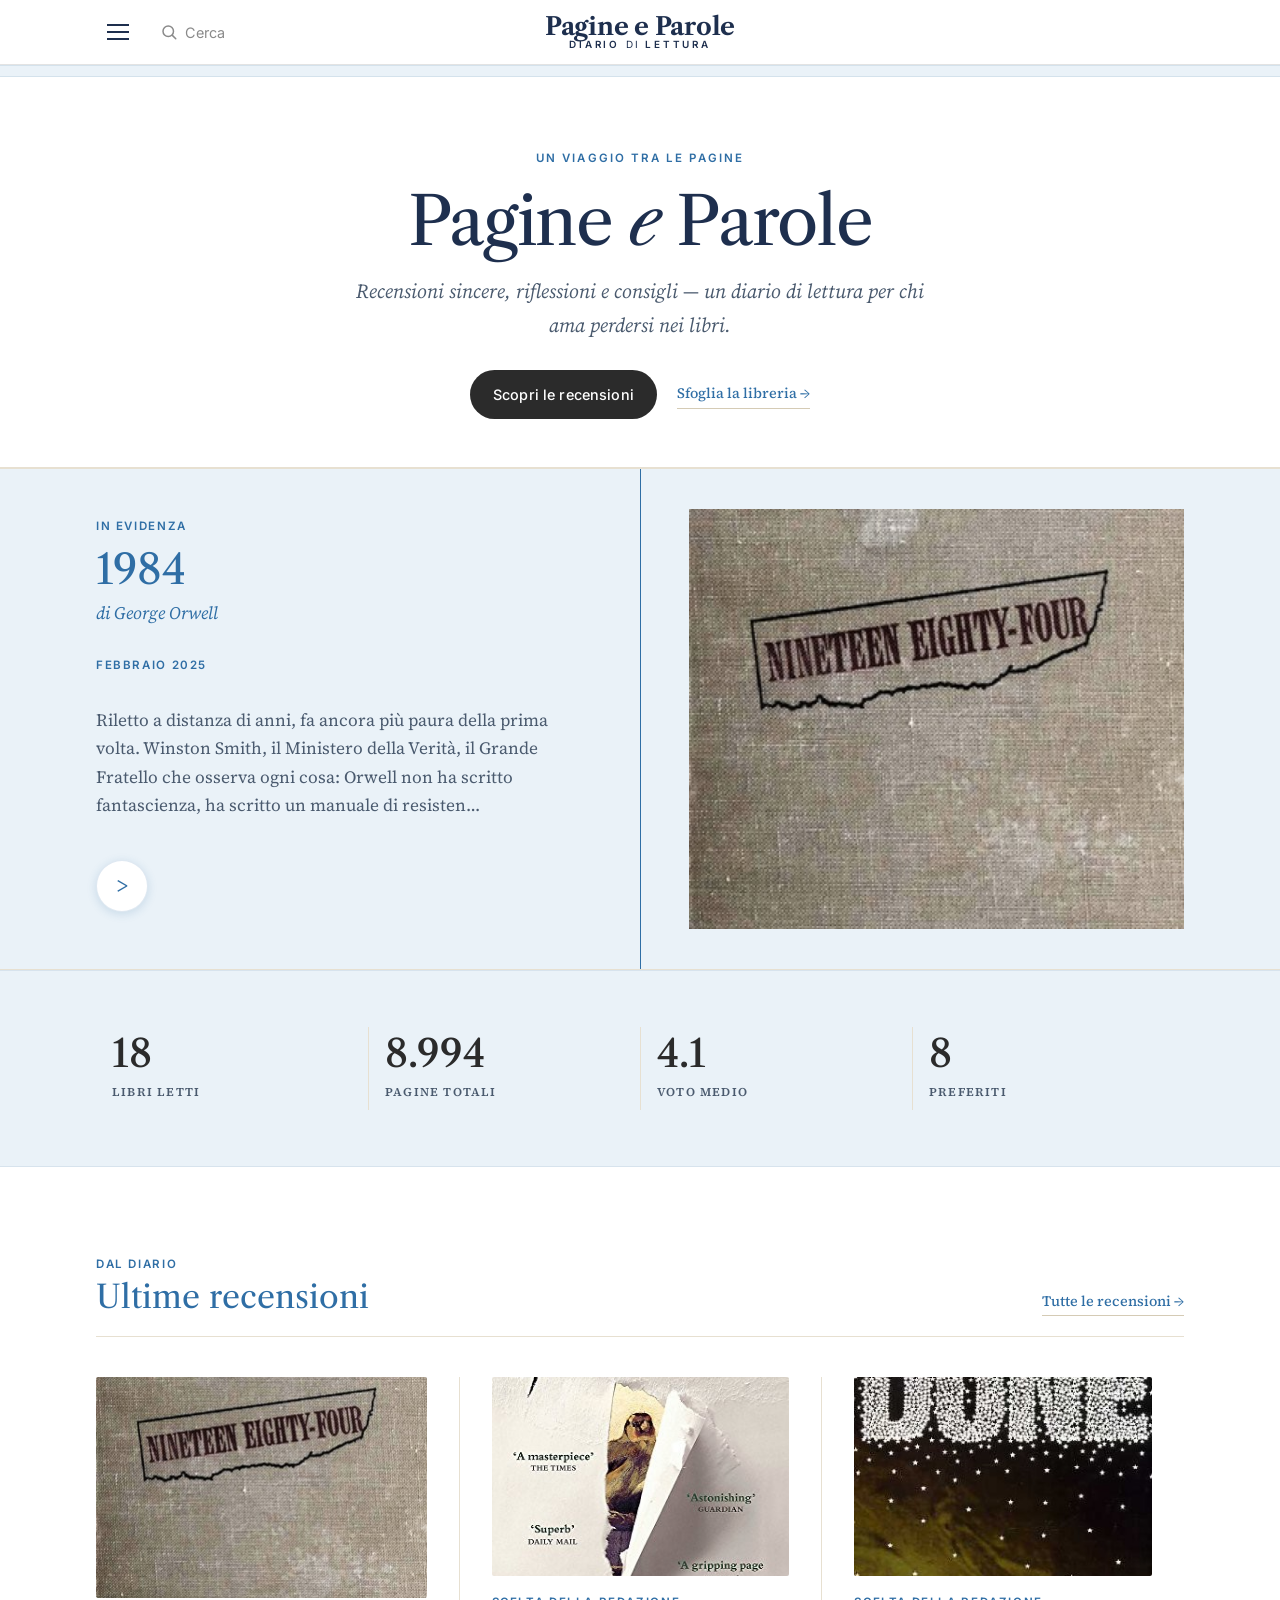
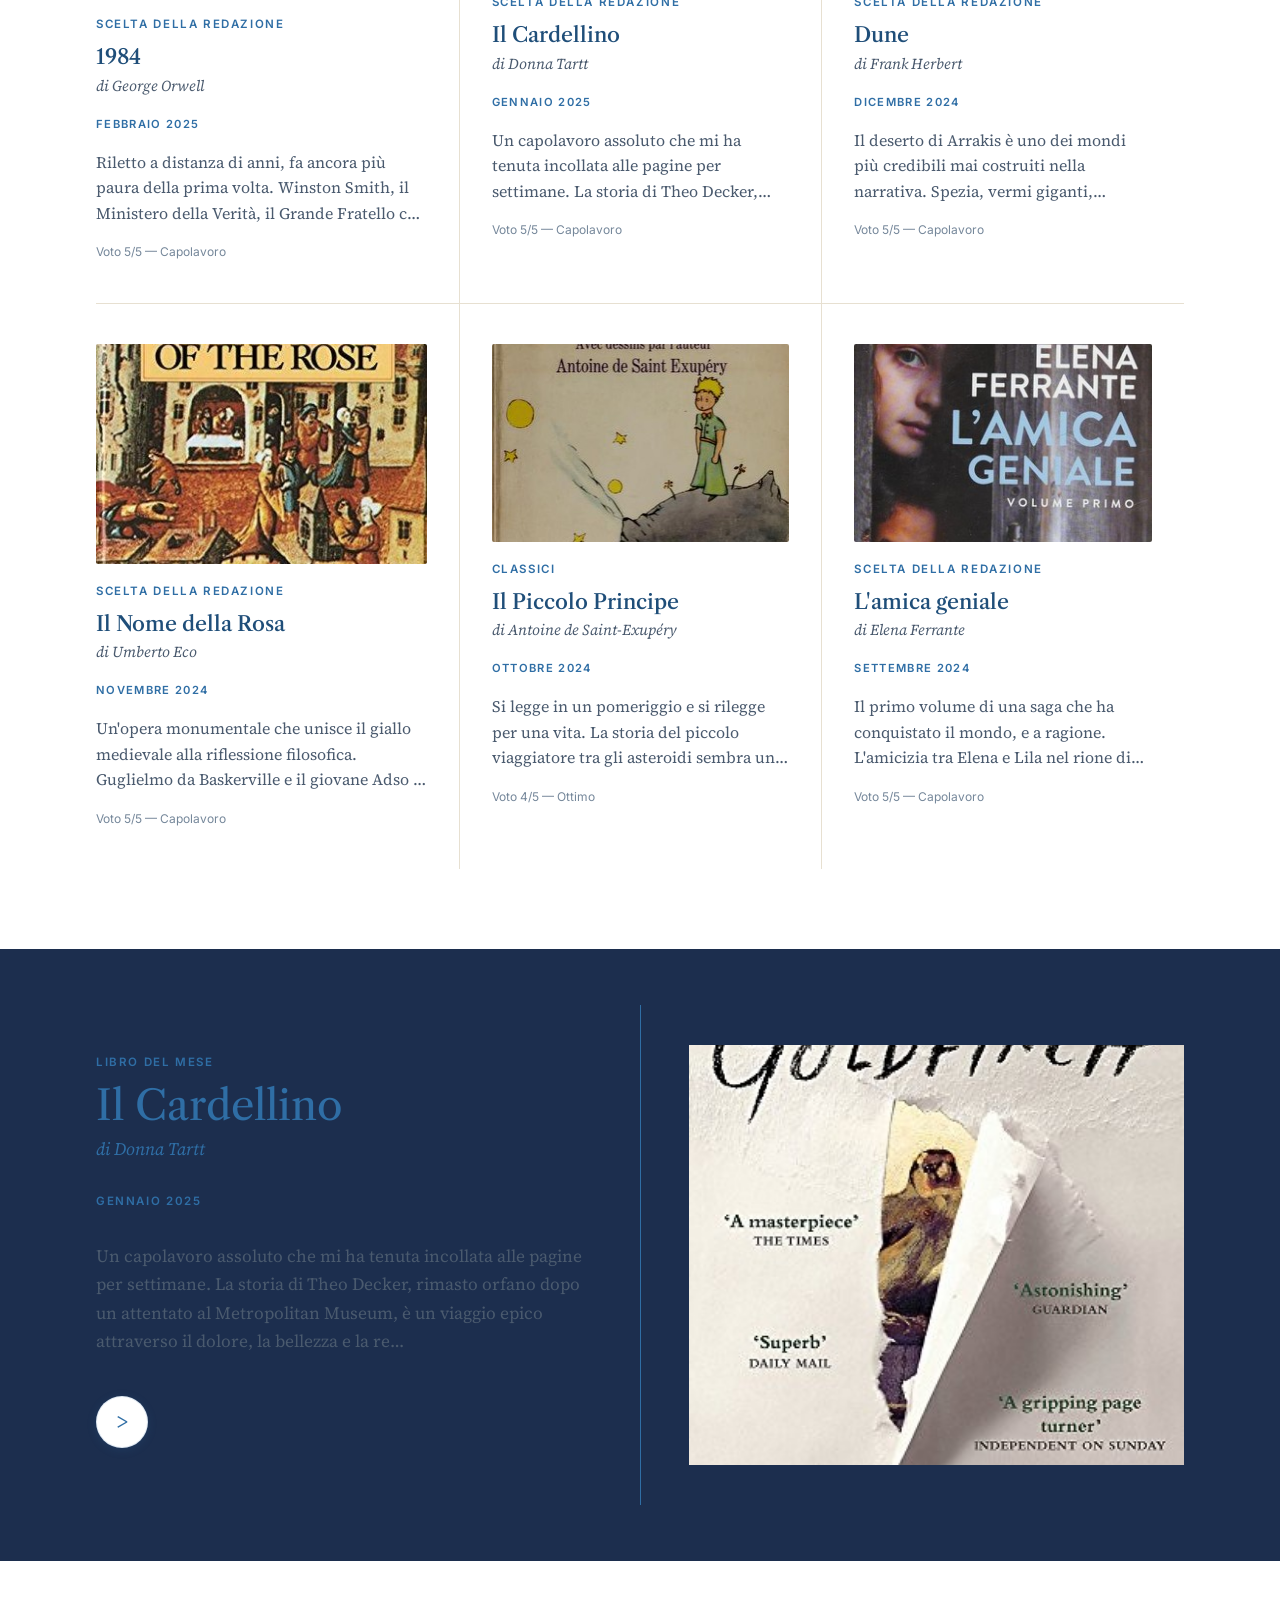
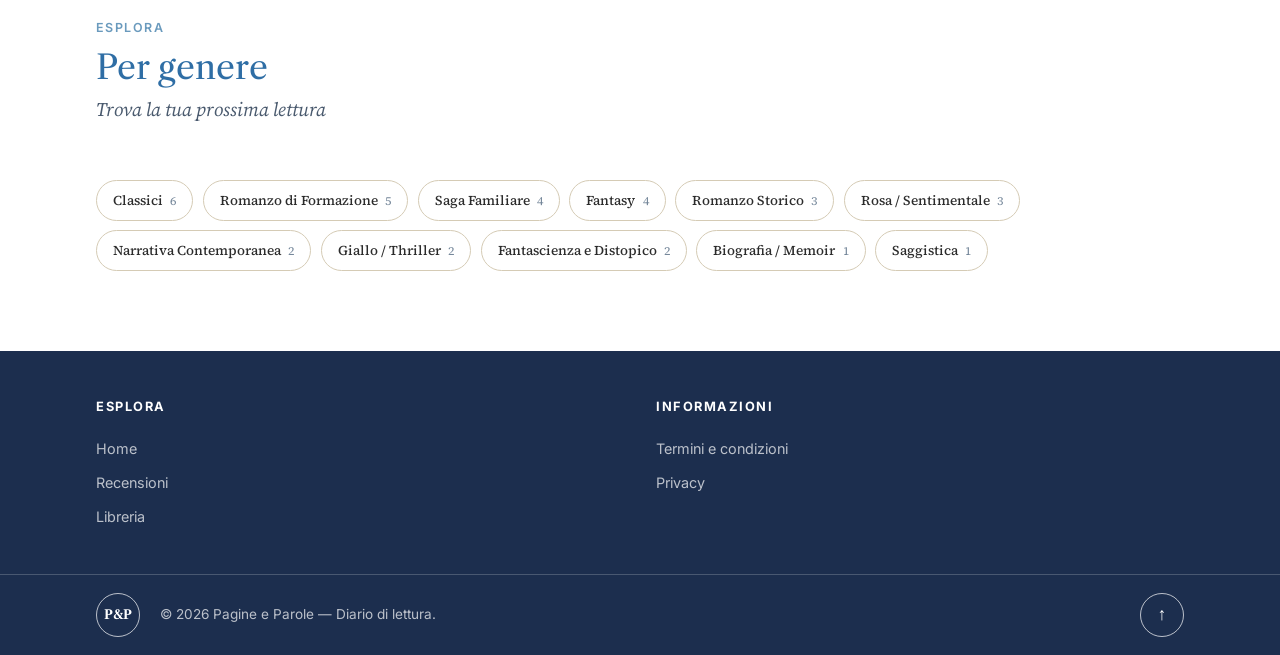
==== commit b77b2cf5: "." ====
--- a/index.html
+++ b/index.html
@@ -5,6 +5,18 @@
     <meta name="viewport" content="width=device-width, initial-scale=1.0">
     <meta name="description" content="Pagine e Parole - Recensioni, riflessioni e viaggi tra le pagine. Un blog dedicato agli amanti della lettura.">
     <title>Pagine e Parole - Recensioni Libri</title>
+    <meta name="theme-color" content="#1e2f4e">
+    <link rel="canonical" href="https://francescaLibrary.github.io/library/">
+    <link rel="manifest" href="site.webmanifest">
+    <meta property="og:type" content="website">
+    <meta property="og:locale" content="it_IT">
+    <meta property="og:site_name" content="Pagine e Parole">
+    <meta property="og:title" content="Pagine e Parole - Recensioni Libri">
+    <meta property="og:description" content="Recensioni, riflessioni e viaggi tra le pagine. Un blog dedicato agli amanti della lettura.">
+    <meta property="og:url" content="https://francescaLibrary.github.io/library/">
+    <meta name="twitter:card" content="summary">
+    <meta name="twitter:title" content="Pagine e Parole - Recensioni Libri">
+    <meta name="twitter:description" content="Recensioni, riflessioni e viaggi tra le pagine. Un blog dedicato agli amanti della lettura.">
 
     <!-- CSS -->
     <link rel="stylesheet" href="css/base.css">
@@ -16,9 +28,11 @@
     <link rel="icon" href="data:image/svg+xml,%3Csvg xmlns='http://www.w3.org/2000/svg' viewBox='0 0 100 100'%3E%3Crect width='100' height='100' rx='18' fill='%231C1917'/%3E%3Ctext x='50' y='68' font-size='58' text-anchor='middle' fill='%23FCFBF7' font-family='Georgia' font-style='italic'%3EP.%3C/text%3E%3C/svg%3E">
 </head>
 <body data-page="home">
+    <a class="skip-link" href="#contenuto">Salta al contenuto</a>
     <!-- Navbar -->
     <div id="navbar"></div>
 
+    <main id="contenuto">
     <!-- Masthead LRB -->
     <section class="lrb-masthead">
         <div class="container container-narrow">
@@ -64,9 +78,6 @@
             <div class="book-grid lrb-grid" id="latest-reviews">
                 <div class="loading">Caricamento recensioni...</div>
             </div>
-            <div class="mt-2xl">
-                <a href="recensioni.html" class="link-arrow">Tutte le recensioni →</a>
-            </div>
         </div>
     </section>
 
@@ -92,9 +103,16 @@
             </div>
         </div>
     </section>
+    </main>
 
     <!-- Footer -->
     <div id="footer"></div>
+
+    <noscript>
+        <div class="container">
+            <p style="padding:2rem 0">Questo sito richiede JavaScript per mostrare i contenuti. Intanto puoi leggere le <a href="recensioni.html">recensioni</a> o sfogliare la <a href="libreria.html">libreria</a>.</p>
+        </div>
+    </noscript>
 
     <!-- JavaScript -->
     <script src="js/data-loader.js"></script>
--- a/css/base.css
+++ b/css/base.css
@@ -216,3 +216,19 @@
     .section-title { font-size: 1.5rem; }
     .section-subtitle { font-size: 1.05rem; }
 }
+
+/* ─── Skip link ─── */
+.skip-link { position: absolute; left: 1rem; top: -100px; z-index: 2000; background: var(--lrb-navy); color: #fff; font-family: var(--font-sans); font-size: 0.9rem; padding: 0.6rem 1rem; border-radius: 0 0 4px 4px; text-decoration: none; transition: top 180ms ease; }
+.skip-link:focus { top: 0; color: #fff; }
+
+/* ─── Riduci animazioni se richiesto dal sistema ─── */
+@media (prefers-reduced-motion: reduce) {
+  html { scroll-behavior: auto; }
+  *, *::before, *::after {
+    animation-duration: 0.01ms !important;
+    animation-iteration-count: 1 !important;
+    transition-duration: 0.01ms !important;
+    transition-delay: 0ms !important;
+  }
+  .loading::after { animation: none !important; border-top-color: var(--line-strong); }
+}
--- a/css/navigation.css
+++ b/css/navigation.css
@@ -36,9 +36,9 @@
 .nav-toggle.open span:nth-child(2) { opacity: 0; }
 .nav-toggle.open span:nth-child(3) { transform: translateY(-7px) rotate(-45deg); }
 
-.nav-search { display: inline-flex; align-items: center; gap: 0.45rem; color: #8a8a8a; font-size: 0.9rem; font-family: var(--font-sans); text-decoration: none; }
+.nav-search { display: inline-flex; align-items: center; gap: 0.45rem; color: #8a8a8a; font-size: 0.9rem; font-family: var(--font-sans); text-decoration: none; background: none; border: none; cursor: pointer; padding: 0.25rem; }
 .nav-search:hover { color: var(--lrb-navy); }
-.nav-search--mobile { display: none; color: var(--lrb-navy); justify-self: end; }
+.nav-search--mobile { display: none; color: var(--lrb-navy); justify-self: end; min-width: 44px; min-height: 44px; align-items: center; justify-content: center; }
 
 .masthead { justify-self: center; text-align: center; text-decoration: none; line-height: 1; display: flex; flex-direction: column; gap: 2px; }
 .masthead:hover { text-decoration: none; }
@@ -56,8 +56,11 @@
 .search-box { display: flex; align-items: center; gap: 0.6rem; border-bottom: 2px solid var(--lrb-navy); padding-bottom: 0.5rem; color: var(--lrb-navy); }
 .search-box input { flex: 1; min-width: 0; border: none; background: transparent; font-family: var(--font-body); font-size: 1.2rem; color: var(--ink); }
 .search-box input:focus { outline: none; }
+.search-box:focus-within { border-bottom-color: var(--lrb-blue); border-bottom-width: 3px; }
 .search-box input::-webkit-search-cancel-button { cursor: pointer; }
-#searchClose { background: none; border: none; cursor: pointer; font-size: 1.6rem; line-height: 1; color: var(--muted); padding: 0 0.25rem; }
+.search-kbd-hint { font-family: var(--font-sans); font-size: 0.78rem; color: var(--muted); padding: 0.5rem 0 0; }
+.search-kbd-hint kbd { font-family: inherit; font-size: 0.75rem; border: 1px solid var(--line-strong); border-bottom-width: 2px; border-radius: 4px; padding: 0 0.4rem; background: #fff; }
+#searchClose { background: none; border: none; cursor: pointer; font-size: 1.6rem; line-height: 1; color: var(--muted); min-width: 44px; min-height: 44px; display: inline-flex; align-items: center; justify-content: center; }
 #searchClose:hover { color: var(--ink); }
 .search-results { display: flex; flex-direction: column; }
 .search-hint, .search-empty { font-family: var(--font-body); font-style: italic; color: var(--muted); padding: 0.9rem 0; }
@@ -100,10 +103,7 @@
 #footer .footer-bottom-inner { display: flex; align-items: center; gap: 1.25rem; max-width: var(--container-max); margin: 0 auto; padding: 0 var(--space-xl); }
 #footer .footer-mark { width: 44px; height: 44px; border: 1px solid rgba(255,255,255,0.7); border-radius: 50%; display: inline-flex; align-items: center; justify-content: center; font-family: var(--font-display); font-size: 0.8rem; font-weight: 700; color: #fff; flex-shrink: 0; }
 #footer .footer-text { margin: 0; font-family: var(--font-sans); font-size: 0.85rem; color: rgba(255,255,255,0.7); }
-#footer .footer-legal { display: flex; gap: 1rem; margin-left: auto; }
-#footer .footer-legal .footer-link { font-size: 0.85rem; color: rgba(255,255,255,0.7); border: none; white-space: nowrap; font-family: var(--font-sans); }
-#footer .footer-legal .footer-link:hover { color: #fff; }
-#footer .to-top { width: 44px; height: 44px; border-radius: 50%; border: 1px solid rgba(255,255,255,0.7); background: transparent; color: #fff; font-size: 1.1rem; cursor: pointer; flex-shrink: 0; }
+#footer .to-top { width: 44px; height: 44px; border-radius: 50%; border: 1px solid rgba(255,255,255,0.7); background: transparent; color: #fff; font-size: 1.1rem; cursor: pointer; flex-shrink: 0; margin-left: auto; }
 #footer .to-top:hover { background: #fff; color: var(--lrb-navy-deep); }
 
 @media (max-width: 1024px) {
@@ -114,10 +114,9 @@
   .nav-search--desktop { display: none; }
   .nav-search--mobile { display: inline-flex; }
   .navbar .container.navbar-inner { grid-template-columns: auto 1fr auto; }
-  .mast-title { font-size: 1.05rem; }
+  .masthead { min-width: 0; }
+  .mast-title { font-size: 1.05rem; overflow: hidden; text-overflow: ellipsis; }
   .mast-sub { display: none; }
   #footer .footer-grid { grid-template-columns: 1fr; gap: 1.75rem; }
   #footer .footer-bottom-inner { flex-wrap: wrap; gap: 0.9rem; }
-  #footer .footer-legal { margin-left: 0; width: 100%; }
-  #footer .to-top { margin-left: auto; }
 }
--- a/css/pages.css
+++ b/css/pages.css
@@ -114,7 +114,23 @@
 .buy-link { display: inline-flex; align-items: center; justify-content: center; border: 1px solid var(--line-strong); border-radius: 4px; padding: 0.6rem 1rem; font-family: var(--font-sans); font-size: 0.88rem; font-weight: 600; color: var(--lrb-navy); background: #fff; }
 .buy-link:hover { border-color: var(--lrb-navy); color: var(--lrb-navy); text-decoration: none; }
 .buy-note { font-family: var(--font-sans); font-size: 0.78rem; color: var(--muted); margin-top: 0.75rem; }
+.surprise-wrap { text-align: center; margin-bottom: 1.75rem; }
+#surprise-btn:disabled, #surprise-btn-library:disabled { opacity: 0.5; cursor: wait; }
+
+/* ─── Barra avanzamento lettura ─── */
+.reading-progress { position: fixed; top: 64px; left: 0; right: 0; height: 3px; background: var(--lrb-sky); z-index: 990; }
+.reading-progress-bar { height: 100%; width: 100%; background: var(--lrb-navy); transform: scaleX(0); transform-origin: 0 50%; }
+.reading-progress[hidden] { display: none; }
+
+/* ─── Copia link ─── */
+.book-single-share button { min-width: 44px; min-height: 44px; align-items: center; justify-content: center; }
+.book-single-share a { min-width: 44px; min-height: 44px; align-items: center; justify-content: center; }
+#share-copy { gap: 0.45rem; }
+#share-copy:disabled { opacity: 0.4; cursor: not-allowed; }
+#share-copy.is-copied { color: var(--lrb-navy); }
+.share-copy-feedback { font-family: var(--font-sans); font-size: 0.8rem; line-height: 1; white-space: nowrap; }
 .book-single-prevnext { display: grid; grid-template-columns: 1fr auto 1fr; gap: 1rem; align-items: stretch; margin: 2.5rem 0; padding-top: 2rem; border-top: 1px solid var(--line); }
+.book-single-prevnext[hidden] { display: none; }
 .prevnext-card { background: var(--lrb-cream); border: 1px solid var(--line); border-radius: 4px; padding: 1.25rem; display: flex; flex-direction: column; gap: 0.4rem; min-width: 0; }
 .prevnext-card:hover { border-color: var(--line-strong); text-decoration: none; }
 .prevnext-next { text-align: right; }
@@ -150,8 +166,8 @@
 /* ─── Correlati (fine pagina libro) ─── */
 .related { border-top: 1px solid var(--line); padding: var(--space-2xl) 0 0; margin-top: var(--space-2xl); min-width: 0; }
 .related .book-grid { grid-template-columns: repeat(3, minmax(0, 1fr)); gap: 2rem 1.5rem; }
-@media (max-width: 768px) { .related .book-grid { grid-template-columns: repeat(3, minmax(0, 1fr)); gap: 1.25rem 0.75rem; } }
-@media (max-width: 560px) { .related .book-grid { grid-template-columns: repeat(2, minmax(0, 1fr)); } }
+@media (max-width: 768px) { .related .book-grid { grid-template-columns: repeat(2, minmax(0, 1fr)); gap: 1.5rem 1rem; } }
+@media (max-width: 560px) { .related .book-grid { grid-template-columns: minmax(0, 1fr); } }
 
 /* ─── Libreria: griglia ariosa, titoli sempre leggibili su touch ─── */
 .library-grid { display: grid; grid-template-columns: repeat(5, minmax(0, 1fr)); gap: 2rem 1.5rem; }
@@ -185,9 +201,33 @@
 .genre-card-icon { display: none; }
 .genre-card-name { font-size: 1rem; margin-bottom: 0.35rem; }
 .genre-card-description { font-size: 0.85rem; color: var(--ink-2); }
-.results-info { display: flex; justify-content: space-between; align-items: baseline; margin-bottom: 2rem; padding-bottom: 1rem; border-bottom: 1px solid var(--line); }
+.results-info { display: flex; justify-content: space-between; align-items: center; flex-wrap: wrap; gap: 0.75rem 1.5rem; margin-bottom: 2rem; padding-bottom: 1rem; border-bottom: 1px solid var(--line); }
 .results-count { font-size: 0.9rem; color: var(--ink-2); }
 .results-sort label { font-size: 0.8rem; color: var(--muted); }
 /* Filtri recensioni: attacco diretto all'header, niente vuoto sopra */
 .filters-section { padding: var(--space-2xl) 0 var(--space-3xl); }
 @media (max-width: 768px) { .about-hero-grid { grid-template-columns: 1fr; } .genres-grid { grid-template-columns: repeat(2, 1fr); } }
+
+/* ─── Stampa recensione: solo testo ─── */
+@media print {
+  #navbar, .search-panel, .nav-links, .skip-link, .reading-progress,
+  .book-single-sidebar, .book-single-share,
+  .book-single-prevnext, .related, #related-section,
+  #footer, .back-link, .breadcrumb, .to-top {
+    display: none !important;
+  }
+  body { background: #fff; color: #000; font-size: 12pt; line-height: 1.6; }
+  .book-single { padding: 0; }
+  .book-single-layout { display: block; }
+  .book-single-main { max-width: none; }
+  h1, h2, h3, .book-single-title { color: #000; }
+  p, li, .book-single-review-text { color: #000; font-family: Georgia, 'Times New Roman', serif; }
+  .book-single-review-text p:first-of-type::first-letter {
+    float: none; font-size: inherit; line-height: inherit; padding: 0; color: #000;
+  }
+  a { color: #000; text-decoration: none; }
+  a[href^="http"]::after { content: " (" attr(href) ")"; font-size: 0.85em; }
+  *, *::before, *::after { box-shadow: none !important; text-shadow: none !important; }
+  img { max-width: 60mm; }
+  @page { margin: 2cm; }
+}
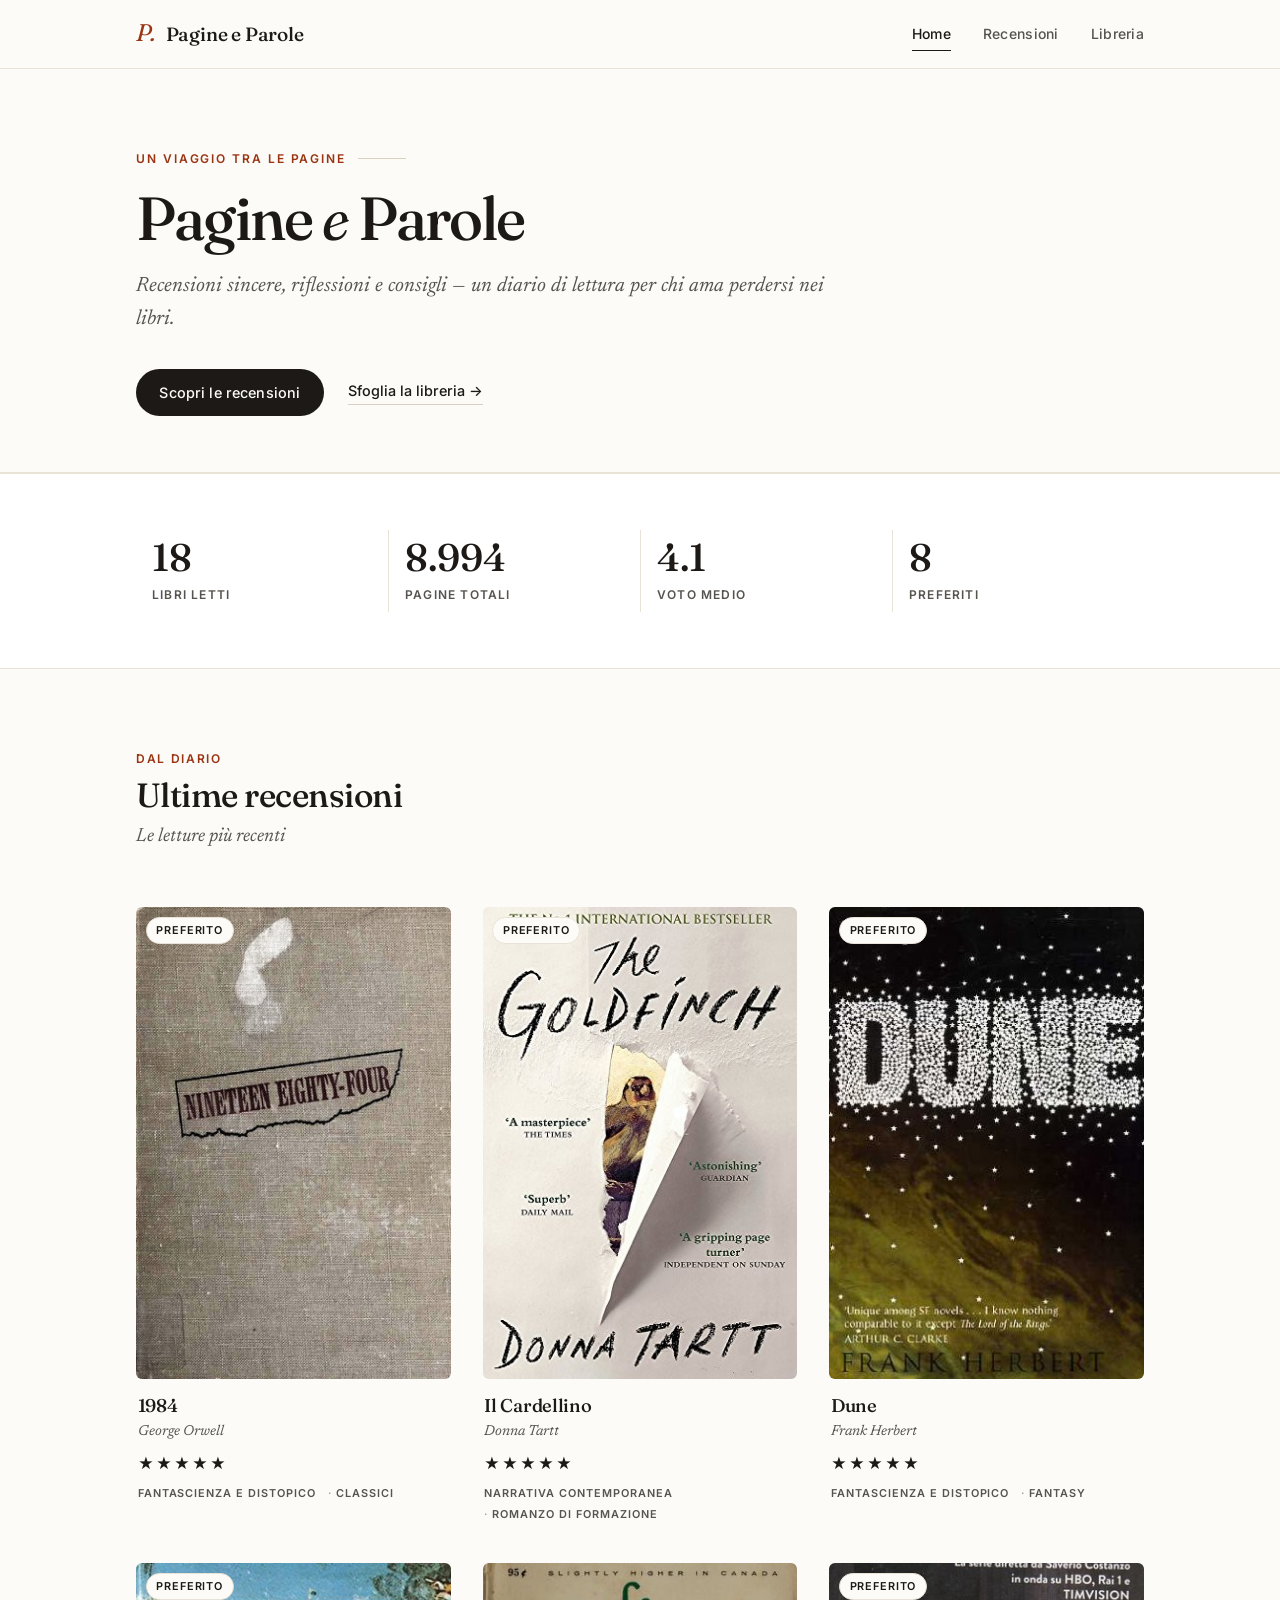
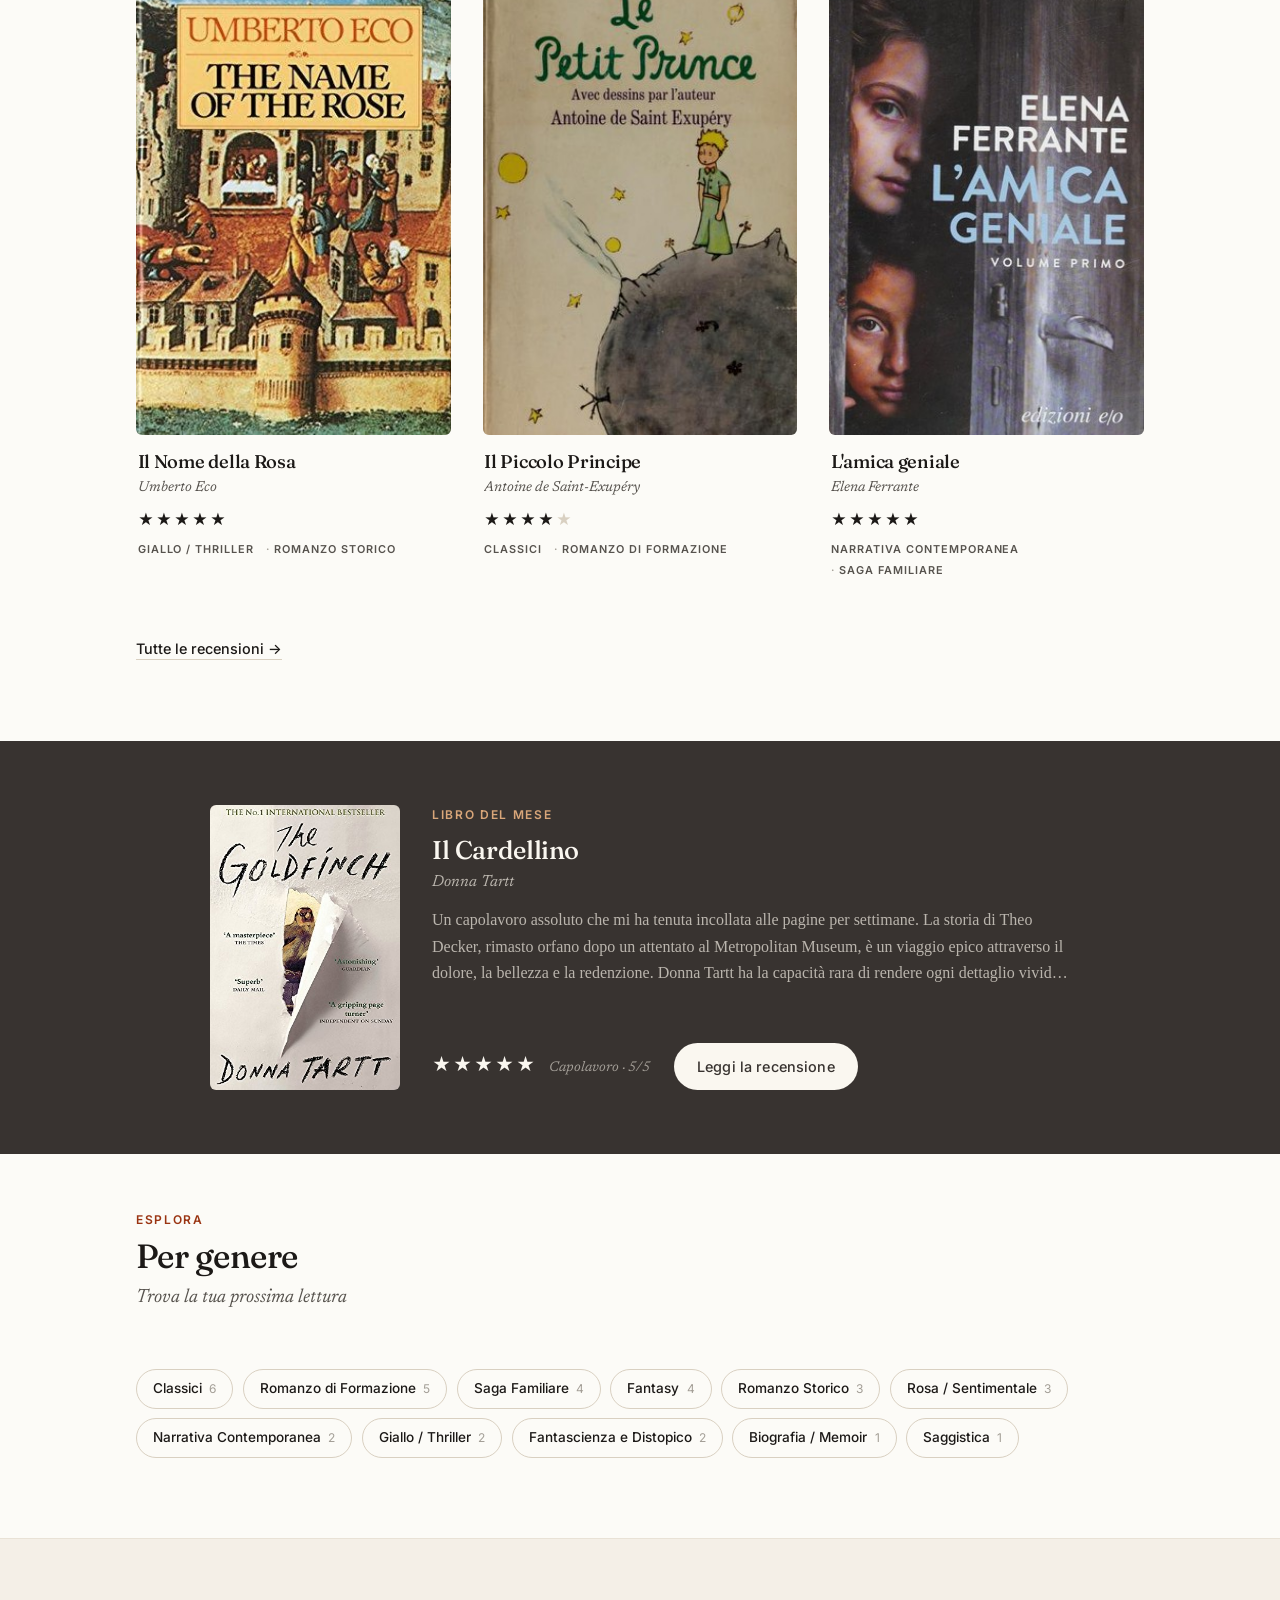
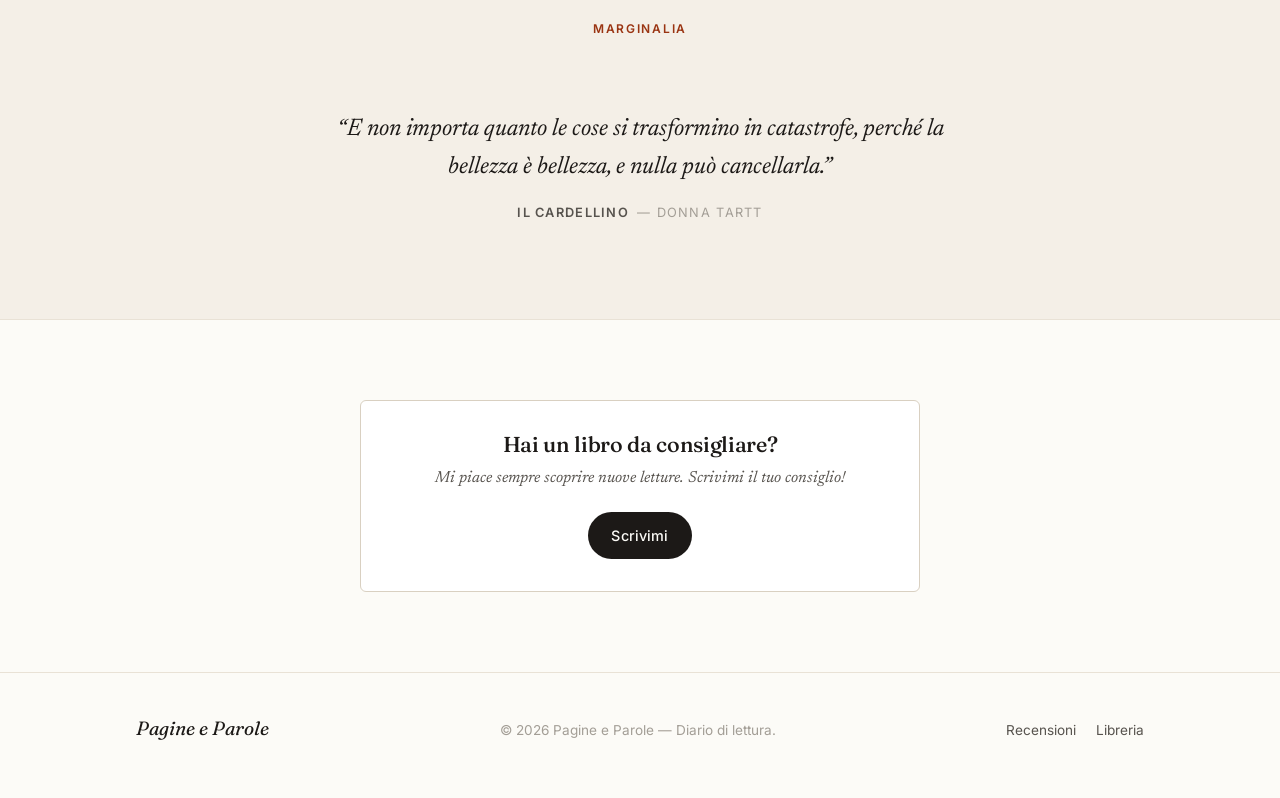
==== commit fe024163: "Revert "." This reverts commit 7b8523c3b8fb5f8a9b5193bdae87cb8f4008aa51." ====
--- a/index.html
+++ b/index.html
@@ -5,18 +5,6 @@
     <meta name="viewport" content="width=device-width, initial-scale=1.0">
     <meta name="description" content="Pagine e Parole - Recensioni, riflessioni e viaggi tra le pagine. Un blog dedicato agli amanti della lettura.">
     <title>Pagine e Parole - Recensioni Libri</title>
-    <meta name="theme-color" content="#1e2f4e">
-    <link rel="canonical" href="https://francescaLibrary.github.io/library/">
-    <link rel="manifest" href="site.webmanifest">
-    <meta property="og:type" content="website">
-    <meta property="og:locale" content="it_IT">
-    <meta property="og:site_name" content="Pagine e Parole">
-    <meta property="og:title" content="Pagine e Parole - Recensioni Libri">
-    <meta property="og:description" content="Recensioni, riflessioni e viaggi tra le pagine. Un blog dedicato agli amanti della lettura.">
-    <meta property="og:url" content="https://francescaLibrary.github.io/library/">
-    <meta name="twitter:card" content="summary">
-    <meta name="twitter:title" content="Pagine e Parole - Recensioni Libri">
-    <meta name="twitter:description" content="Recensioni, riflessioni e viaggi tra le pagine. Un blog dedicato agli amanti della lettura.">
 
     <!-- CSS -->
     <link rel="stylesheet" href="css/base.css">
@@ -28,31 +16,24 @@
     <link rel="icon" href="data:image/svg+xml,%3Csvg xmlns='http://www.w3.org/2000/svg' viewBox='0 0 100 100'%3E%3Crect width='100' height='100' rx='18' fill='%231C1917'/%3E%3Ctext x='50' y='68' font-size='58' text-anchor='middle' fill='%23FCFBF7' font-family='Georgia' font-style='italic'%3EP.%3C/text%3E%3C/svg%3E">
 </head>
 <body data-page="home">
-    <a class="skip-link" href="#contenuto">Salta al contenuto</a>
     <!-- Navbar -->
     <div id="navbar"></div>
 
-    <main id="contenuto">
-    <!-- Masthead LRB -->
-    <section class="lrb-masthead">
-        <div class="container container-narrow">
-            <p class="lrb-masthead-eyebrow">Un viaggio tra le pagine</p>
-            <h1 class="lrb-masthead-title">Pagine <em>e</em> Parole</h1>
-            <p class="lrb-masthead-sub">
-                Recensioni sincere, riflessioni e consigli — un diario di lettura
-                per chi ama perdersi nei libri.
-            </p>
-            <div class="lrb-masthead-links">
-                <a href="recensioni.html" class="btn btn-primary">Scopri le recensioni</a>
-                <a href="libreria.html" class="link-arrow">Sfoglia la libreria →</a>
+    <!-- Hero Section -->
+    <section class="hero">
+        <div class="container">
+            <div class="hero-content">
+                <p class="hero-tagline">Un viaggio tra le pagine</p>
+                <h1 class="hero-title">Pagine <em>e</em> Parole</h1>
+                <p class="hero-description">
+                    Recensioni sincere, riflessioni e consigli — un diario di lettura
+                    per chi ama perdersi nei libri.
+                </p>
+                <div class="hero-buttons">
+                    <a href="recensioni.html" class="btn btn-primary">Scopri le recensioni</a>
+                    <a href="libreria.html" class="link-arrow">Sfoglia la libreria →</a>
+                </div>
             </div>
-        </div>
-    </section>
-
-    <!-- Featured 2-col su fondo sky -->
-    <section class="lrb-featured" aria-label="In evidenza">
-        <div class="container">
-            <div id="lrb-featured-slot"><div class="loading">Caricamento...</div></div>
         </div>
     </section>
 
@@ -65,18 +46,19 @@
         </div>
     </section>
 
-    <!-- Latest Reviews LRB -->
-    <section class="lrb-listing section">
+    <!-- Latest Reviews -->
+    <section class="latest-reviews section">
         <div class="container">
-            <div class="lrb-listing-head">
-                <div>
-                    <span class="lrb-kicker">Dal diario</span>
-                    <h2 class="lrb-listing-title">Ultime recensioni</h2>
-                </div>
+            <div class="section-header">
+                <span class="section-eyebrow">Dal diario</span>
+                <h2 class="section-title">Ultime recensioni</h2>
+                <p class="section-subtitle">Le letture più recenti</p>
+            </div>
+            <div class="book-grid" id="latest-reviews">
+                <div class="loading">Caricamento recensioni...</div>
+            </div>
+            <div class="mt-2xl">
                 <a href="recensioni.html" class="link-arrow">Tutte le recensioni →</a>
-            </div>
-            <div class="book-grid lrb-grid" id="latest-reviews">
-                <div class="loading">Caricamento recensioni...</div>
             </div>
         </div>
     </section>
@@ -103,16 +85,26 @@
             </div>
         </div>
     </section>
-    </main>
+
+    <!-- Quote Section -->
+    <section class="quote-section section--warm">
+        <div class="container container-narrow">
+            <div class="section-header section-header--center">
+                <span class="section-eyebrow">Marginalia</span>
+            </div>
+            <div id="quote-section"></div>
+        </div>
+    </section>
+
+    <!-- CTA -->
+    <section class="cta-home">
+        <div class="container">
+            <div id="home-cta"></div>
+        </div>
+    </section>
 
     <!-- Footer -->
     <div id="footer"></div>
-
-    <noscript>
-        <div class="container">
-            <p style="padding:2rem 0">Questo sito richiede JavaScript per mostrare i contenuti. Intanto puoi leggere le <a href="recensioni.html">recensioni</a> o sfogliare la <a href="libreria.html">libreria</a>.</p>
-        </div>
-    </noscript>
 
     <!-- JavaScript -->
     <script src="js/data-loader.js"></script>
--- a/css/base.css
+++ b/css/base.css
@@ -1,52 +1,28 @@
-@import url('https://fonts.googleapis.com/css2?family=Source+Serif+4:ital,opsz,wght@0,8..60,400;0,8..60,600;0,8..60,700;1,8..60,400;1,8..60,600&family=Libre+Caslon+Text:ital,wght@0,400;0,700;1,400&family=Inter:wght@400;500;600;700&display=swap');
+@import url('https://fonts.googleapis.com/css2?family=Fraunces:ital,opsz,wght@0,9..144,400;0,9..144,500;0,9..144,600;1,9..144,400;1,9..144,500&family=Inter:wght@400;500;600&family=Newsreader:ital,opsz,wght@0,6..72,400;0,6..72,500;1,6..72,400&display=swap');
 
 /**
- * Base — Pagine e Parole · allineato LRB
- * Pagina bianca, fascia sky, box crema, footer navy.
- * Titoli blu, date azzurre uppercase, corpo serif scuro.
+ * Base — Pagine e Parole · Edizione editoriale (A)
+ * Carta calda, inchiostro, un solo accento terracotta. Niente gradienti, niente ombre dure.
  */
 
 :root {
-    --paper: #ffffff;
-    --paper-warm: #f8f5ec;
-    --paper-deep: #eaf2f8;
-    --card: #ffffff;
-    --ink: #2b2b2b;
-    --ink-deep: #1c2e4e;
-    --ink-2: #4a5a6e;
-    --muted: #75879a;
-    --line: #e7e0d1;
-    --line-strong: #d5cbb5;
-    --line-cool: #d7e3ed;
-    --accent: #2f6ea5;
-    --accent-deep: #1e2f4e;
-    --accent-soft: #eaf2f8;
-    --accent-date: #6a9abd;
-    --star: #1e2f4e;
-    --star-empty: #d5cbb5;
-    --lrb-header: #ffffff;
-    --lrb-navy: #1e2f4e;
-    --lrb-navy-deep: #1c2e4e;
-    --lrb-blue: #2f6ea5;
-    --lrb-date: #6a9abd;
-    --lrb-sky: #eaf2f8;
-    --lrb-cream: #f8f5ec;
-    --lrb-line: #e7e0d1;
-    --lrb-ink: #2b2b2b;
-    --success: #2f7d4f;
-    --danger: #a33b32;
-    --focus: #6a9abd;
-    --selection-bg: #1e2f4e;
-    --selection-ink: #ffffff;
-    --font-body: 'Source Serif 4', Georgia, 'Times New Roman', serif;
-    --font-display: 'Libre Caslon Text', Georgia, 'Times New Roman', serif;
-    --font-masthead: 'Libre Caslon Text', Georgia, 'Times New Roman', serif;
+    --paper: #FCFBF7;
+    --paper-warm: #F4EFE7;
+    --paper-deep: #ECE4D5;
+    --card: #FFFFFF;
+    --ink: #1C1917;
+    --ink-deep: #383330;
+    --ink-2: #57534E;
+    --muted: #A39E96;
+    --line: #E9E2D6;
+    --line-strong: #D9D0C1;
+    --accent: #9A3412;
+    --accent-soft: #F5E8DF;
+    --star: #1C1917;
+    --star-empty: #D9D0C1;
+    --font-display: 'Fraunces', Georgia, 'Times New Roman', serif;
+    --font-body: 'Newsreader', Georgia, serif;
     --font-sans: 'Inter', -apple-system, BlinkMacSystemFont, 'Segoe UI', sans-serif;
-    --h1-size: 3rem;
-    --h2-size: 2.125rem;
-    --h3-size: 1.5rem;
-    --h4-size: 1.125rem;
-    --body-size: 1.125rem;
     --space-xs: 0.25rem;
     --space-sm: 0.5rem;
     --space-md: 1rem;
@@ -58,11 +34,8 @@
     --radius-lg: 6px;
     --radius-full: 9999px;
     --transition: 180ms ease;
-    --container-max: 1160px;
-    --container-narrow: 640px;
-    --bp-desktop: 1024px;
-    --bp-tablet: 768px;
-    --bp-mobile: 520px;
+    --container-max: 1080px;
+    --container-narrow: 680px;
 }
 
 *, *::before, *::after { box-sizing: border-box; margin: 0; padding: 0; }
@@ -75,9 +48,9 @@
 }
 
 body {
-    font-family: var(--font-body);
-    font-size: var(--body-size);
-    line-height: 1.7;
+    font-family: var(--font-sans);
+    font-size: 1rem;
+    line-height: 1.6;
     color: var(--ink);
     background: var(--paper);
     min-height: 100vh;
@@ -88,30 +61,28 @@
 
 h1, h2, h3, h4, h5, h6 {
     font-family: var(--font-display);
-    font-weight: 400;
-    line-height: 1.2;
-    letter-spacing: 0;
-    color: var(--accent);
-    text-wrap: balance;
-}
-
-h1 { font-size: var(--h1-size); line-height: 1.1; }
-h2 { font-size: var(--h2-size); line-height: 1.2; }
-h3 { font-size: var(--h3-size); line-height: 1.3; }
-h4 { font-family: var(--font-sans); font-size: var(--h4-size); font-weight: 600; color: var(--ink); }
-
-.masthead, .site-title { font-family: var(--font-masthead); color: var(--ink); font-weight: 700; }
+    font-weight: 500;
+    line-height: 1.15;
+    letter-spacing: -0.015em;
+    color: var(--ink);
+}
+
+h1 { font-size: 2.75rem; }
+h2 { font-size: 2rem; }
+h3 { font-size: 1.375rem; }
+h4 { font-size: 1.125rem; }
 
 p { margin-bottom: 1rem; }
 p:last-child { margin-bottom: 0; }
 
-a { color: var(--accent); text-decoration: none; transition: var(--transition); }
-a:hover { color: var(--accent-deep); text-decoration: underline; text-underline-offset: 3px; }
-
+a { color: inherit; text-decoration: none; transition: var(--transition); }
+
+/* Immagini sempre contenute — gli attributi width/height HTML servono solo anti-layout-shift */
 img { max-width: 100%; height: auto; display: block; }
 .book-card-cover img, .featured-book-cover img, .library-item img { height: 100%; }
 .book-single-cover img { width: 100%; aspect-ratio: 2 / 3; object-fit: cover; }
 
+/* Contenitori — più aria, misura di lettura stretta */
 .container {
     width: 100%;
     max-width: var(--container-max);
@@ -119,51 +90,70 @@
     padding: 0 var(--space-xl);
 }
 .container-narrow { max-width: var(--container-narrow); }
-.container-lrb { max-width: 1080px; }
 
 .section { padding: var(--space-3xl) 0; }
 
-.section-header { text-align: left; margin-bottom: var(--space-2xl); max-width: 640px; }
+/* Intestazioni sezione: eyebrow + titolo serif, allineate a sinistra */
+.section-header {
+    text-align: left;
+    margin-bottom: var(--space-2xl);
+    max-width: 640px;
+}
 .section-eyebrow {
     font-family: var(--font-sans);
-    font-size: 0.78rem;
+    font-size: 0.75rem;
     font-weight: 600;
     text-transform: uppercase;
-    letter-spacing: 0.12em;
-    color: var(--accent-date);
+    letter-spacing: 0.14em;
+    color: var(--accent);
     margin-bottom: var(--space-sm);
     display: block;
 }
-.section-title { font-size: 2.1rem; margin-bottom: var(--space-sm); color: var(--accent); }
-.section-subtitle { font-family: var(--font-body); font-size: 1.2rem; font-style: italic; color: var(--ink-2); line-height: 1.5; }
-
+.section-title {
+    font-size: 2.1rem;
+    margin-bottom: var(--space-sm);
+    color: var(--ink);
+}
+.section-subtitle {
+    font-family: var(--font-body);
+    font-size: 1.2rem;
+    font-style: italic;
+    color: var(--ink-2);
+    line-height: 1.5;
+}
+
+/* Sfondi: piatti, mai gradienti. Ogni sezione ha il suo tono. */
 .bg-white { background: var(--paper); }
 .bg-cream { background: var(--paper-warm); }
-.bg-sky { background: var(--paper-deep); }
-.bg-dark { background: var(--ink-deep); color: #eef3f8; }
-.bg-dark h1, .bg-dark h2, .bg-dark h3 { color: #ffffff; }
-
-.section--band {
-    background: var(--paper-deep);
-    border-top: 1px solid var(--line-cool);
-    border-bottom: 1px solid var(--line-cool);
-    padding: var(--space-2xl) 0;
-}
+.bg-dark { background: var(--ink); color: var(--paper); }
+.bg-dark h1, .bg-dark h2, .bg-dark h3 { color: var(--paper); }
+
+/* Fascia bianca con filetti — stacca le statistiche */
+.section--band { background: #fff; border-top: 1px solid var(--line); border-bottom: 1px solid var(--line); padding: var(--space-2xl) 0; }
 .section--band .stats-grid { border-top: none; border-bottom: none; }
 .section--band .stat-card { padding: 0.5rem 1rem; }
-.section--dark { background: var(--lrb-navy-deep); color: #dbe5f0; }
-.section--dark .section-title { color: #ffffff; }
-.section--dark .section-subtitle { color: rgba(219, 229, 240, 0.72); }
-.section--dark .section-eyebrow { color: var(--accent-date); }
+/* Stacco scuro editoriale — un solo momento scuro per pagina */
+.section--dark { background: var(--ink-deep); color: #EDE8DE; }
+.section--dark .section-title { color: #FAF7F0; }
+.section--dark .section-subtitle { color: rgba(237,232,222,0.65); }
+.section--dark .section-eyebrow { color: #D9A679; }
+/* Fascia calda */
 .section--warm { background: var(--paper-warm); border-top: 1px solid var(--line); border-bottom: 1px solid var(--line); }
 
+/* Utility testo */
 .text-center { text-align: center; }
 .text-muted { color: var(--muted); }
 .font-serif { font-family: var(--font-body); }
 .font-italic { font-style: italic; }
 
-hr, .rule { border: none; border-top: 1px solid var(--line); margin: var(--space-2xl) 0; }
-
+/* Regola sottile editoriale */
+.rule {
+    border: none;
+    border-top: 1px solid var(--line);
+    margin: var(--space-2xl) 0;
+}
+
+/* Spaziature */
 .mt-sm { margin-top: var(--space-sm); }
 .mt-md { margin-top: var(--space-md); }
 .mt-lg { margin-top: var(--space-lg); }
@@ -175,60 +165,38 @@
 .mb-xl { margin-bottom: var(--space-xl); }
 .mb-2xl { margin-bottom: var(--space-2xl); }
 
-::selection { background: var(--selection-bg); color: var(--selection-ink); }
-:focus { outline: none; }
-:focus-visible { outline: 3px solid var(--focus); outline-offset: 2px; border-radius: 2px; }
-
+/* Loading discreto */
 .loading {
-    display: flex; align-items: center; gap: var(--space-sm);
-    padding: var(--space-2xl); color: var(--muted);
-    font-size: 0.9rem; font-family: var(--font-sans);
-    grid-column: 1 / -1; width: 100%; justify-content: center;
+    display: flex;
+    align-items: center;
+    gap: var(--space-sm);
+    padding: var(--space-2xl);
+    color: var(--muted);
+    font-size: 0.9rem;
+    grid-column: 1 / -1;
+    width: 100%;
+    justify-content: center;
 }
 .loading::after {
-    content: ''; width: 16px; height: 16px;
-    border: 1.5px solid var(--line-strong); border-top-color: var(--accent-deep);
-    border-radius: 50%; animation: spin 0.8s linear infinite;
+    content: '';
+    width: 16px;
+    height: 16px;
+    border: 1.5px solid var(--line-strong);
+    border-top-color: var(--ink);
+    border-radius: 50%;
+    animation: spin 0.8s linear infinite;
 }
 @keyframes spin { to { transform: rotate(360deg); } }
-.sr-only { position: absolute; width: 1px; height: 1px; overflow: hidden; clip: rect(0 0 0 0); white-space: nowrap; }
-
-@media (max-width: 1024px) {
-    h1 { font-size: 2.5rem; }
-    h2 { font-size: 1.9rem; }
-    .section { padding: var(--space-2xl) 0; }
-    .container { padding: 0 var(--space-lg); }
-}
+
 @media (max-width: 768px) {
-    body { font-size: 1.0625rem; }
     h1 { font-size: 2.1rem; }
     h2 { font-size: 1.65rem; }
     .section { padding: var(--space-2xl) 0; }
     .section-title { font-size: 1.7rem; }
-    .section-subtitle { font-size: 1.1rem; }
     .container { padding: 0 var(--space-md); }
 }
-@media (max-width: 520px) {
-    body { font-size: 1rem; line-height: 1.65; }
+@media (max-width: 480px) {
     h1 { font-size: 1.8rem; }
-    h2 { font-size: 1.45rem; }
-    h3 { font-size: 1.25rem; }
     .section-title { font-size: 1.5rem; }
     .section-subtitle { font-size: 1.05rem; }
 }
-
-/* ─── Skip link ─── */
-.skip-link { position: absolute; left: 1rem; top: -100px; z-index: 2000; background: var(--lrb-navy); color: #fff; font-family: var(--font-sans); font-size: 0.9rem; padding: 0.6rem 1rem; border-radius: 0 0 4px 4px; text-decoration: none; transition: top 180ms ease; }
-.skip-link:focus { top: 0; color: #fff; }
-
-/* ─── Riduci animazioni se richiesto dal sistema ─── */
-@media (prefers-reduced-motion: reduce) {
-  html { scroll-behavior: auto; }
-  *, *::before, *::after {
-    animation-duration: 0.01ms !important;
-    animation-iteration-count: 1 !important;
-    transition-duration: 0.01ms !important;
-    transition-delay: 0ms !important;
-  }
-  .loading::after { animation: none !important; border-top-color: var(--line-strong); }
-}
--- a/css/navigation.css
+++ b/css/navigation.css
@@ -1,122 +1,139 @@
 /**
- * Navigation LRB-style — Pagine e Parole
+ * Navigation — linea sottile, blur carta, niente ombre.
  */
 
-:root {
-  --lrb-pale: #eaf2f8;
-  --lrb-pale-line: #d4e2ec;
-  --lrb-cream-bar: #f5eee1;
-  --lrb-hairline: #e3e3e3;
+.navbar {
+    background: rgba(252, 251, 247, 0.88);
+    backdrop-filter: blur(12px);
+    -webkit-backdrop-filter: blur(12px);
+    border-bottom: 1px solid var(--line);
+    position: sticky;
+    top: 0;
+    z-index: 1000;
 }
 
-.navbar {
-  background: #fff;
-  border-bottom: 1px solid var(--lrb-hairline);
-  position: sticky;
-  top: 0;
-  z-index: 1000;
+.navbar .container {
+    display: flex;
+    align-items: center;
+    justify-content: space-between;
+    height: 68px;
 }
-.navbar .container.navbar-inner {
-  display: grid;
-  grid-template-columns: 1fr auto 1fr;
-  align-items: center;
-  height: 64px;
-  gap: 1rem;
+
+.nav-logo {
+    display: flex;
+    align-items: baseline;
+    gap: 0.6rem;
+    text-decoration: none;
+    flex-shrink: 0;
 }
-.navbar-left { display: flex; align-items: center; gap: 1rem; justify-self: start; }
-.navbar-right { display: flex; align-items: center; justify-self: end; }
+
+.nav-logo-mark {
+    font-family: var(--font-display);
+    font-style: italic;
+    font-size: 1.5rem;
+    line-height: 1;
+    color: var(--accent);
+}
+
+.nav-logo-text {
+    font-family: var(--font-display);
+    font-size: 1.2rem;
+    font-weight: 500;
+    letter-spacing: -0.01em;
+    color: var(--ink);
+    white-space: nowrap;
+}
+
+.nav-links {
+    display: flex;
+    align-items: center;
+    gap: 2rem;
+}
+
+.nav-link {
+    font-family: var(--font-sans);
+    font-size: 0.875rem;
+    font-weight: 500;
+    letter-spacing: 0.02em;
+    color: var(--ink-2);
+    text-decoration: none;
+    padding: 0.25rem 0;
+    position: relative;
+    transition: color var(--transition);
+    white-space: nowrap;
+}
+
+.nav-link::after {
+    content: '';
+    position: absolute;
+    bottom: -2px;
+    left: 0;
+    width: 0;
+    height: 1px;
+    background: var(--ink);
+    transition: width var(--transition);
+}
+
+.nav-link:hover { color: var(--ink); }
+.nav-link:hover::after,
+.nav-link.active::after { width: 100%; }
+.nav-link.active { color: var(--ink); }
 
 .nav-toggle {
-  display: flex; flex-direction: column; justify-content: center; align-items: center;
-  gap: 5px; background: none; border: none; cursor: pointer;
-  padding: 0.5rem; min-width: 44px; min-height: 44px;
+    display: none;
+    flex-direction: column;
+    justify-content: center;
+    gap: 5px;
+    background: none;
+    border: none;
+    cursor: pointer;
+    padding: 0.5rem;
+    min-width: 44px;
+    min-height: 44px;
+    align-items: center;
 }
-.nav-toggle span { display: block; width: 22px; height: 2px; background: var(--lrb-navy); transition: transform 180ms ease, opacity 180ms ease; transform-origin: center; }
-.nav-toggle.open span:nth-child(1) { transform: translateY(7px) rotate(45deg); }
+.nav-toggle span {
+    display: block;
+    width: 20px;
+    height: 1.5px;
+    background: var(--ink);
+    transition: transform var(--transition), opacity var(--transition);
+    transform-origin: center;
+}
+.nav-toggle.open span:nth-child(1) { transform: translateY(6.5px) rotate(45deg); }
 .nav-toggle.open span:nth-child(2) { opacity: 0; }
-.nav-toggle.open span:nth-child(3) { transform: translateY(-7px) rotate(-45deg); }
+.nav-toggle.open span:nth-child(3) { transform: translateY(-6.5px) rotate(-45deg); }
 
-.nav-search { display: inline-flex; align-items: center; gap: 0.45rem; color: #8a8a8a; font-size: 0.9rem; font-family: var(--font-sans); text-decoration: none; background: none; border: none; cursor: pointer; padding: 0.25rem; }
-.nav-search:hover { color: var(--lrb-navy); }
-.nav-search--mobile { display: none; color: var(--lrb-navy); justify-self: end; min-width: 44px; min-height: 44px; align-items: center; justify-content: center; }
-
-.masthead { justify-self: center; text-align: center; text-decoration: none; line-height: 1; display: flex; flex-direction: column; gap: 2px; }
-.masthead:hover { text-decoration: none; }
-.mast-title { font-family: var(--font-display); font-weight: 700; font-size: 1.55rem; letter-spacing: -0.01em; color: var(--lrb-navy); white-space: nowrap; }
-.mast-sub { font-family: var(--font-sans); font-size: 0.62rem; font-weight: 600; letter-spacing: 0.28em; text-transform: uppercase; color: var(--lrb-navy); white-space: nowrap; }
-.mast-sub em { font-style: normal; font-weight: 400; letter-spacing: 0.2em; }
-
-.sub-mast { background: var(--lrb-pale); border-top: 1px solid var(--lrb-pale-line); border-bottom: 1px solid var(--lrb-pale-line); min-height: 12px; }
-
-/* ─── Ricerca globale ─── */
-.nav-search { background: none; border: none; cursor: pointer; font-family: var(--font-sans); }
-.search-panel { position: fixed; top: 64px; left: 0; right: 0; background: #fff; border-bottom: 1px solid var(--line); box-shadow: 0 14px 34px rgba(30, 47, 78, 0.14); z-index: 1080; }
-.search-panel[hidden] { display: none; }
-.search-panel-inner { padding-top: 1.25rem; padding-bottom: 1.25rem; }
-.search-box { display: flex; align-items: center; gap: 0.6rem; border-bottom: 2px solid var(--lrb-navy); padding-bottom: 0.5rem; color: var(--lrb-navy); }
-.search-box input { flex: 1; min-width: 0; border: none; background: transparent; font-family: var(--font-body); font-size: 1.2rem; color: var(--ink); }
-.search-box input:focus { outline: none; }
-.search-box:focus-within { border-bottom-color: var(--lrb-blue); border-bottom-width: 3px; }
-.search-box input::-webkit-search-cancel-button { cursor: pointer; }
-.search-kbd-hint { font-family: var(--font-sans); font-size: 0.78rem; color: var(--muted); padding: 0.5rem 0 0; }
-.search-kbd-hint kbd { font-family: inherit; font-size: 0.75rem; border: 1px solid var(--line-strong); border-bottom-width: 2px; border-radius: 4px; padding: 0 0.4rem; background: #fff; }
-#searchClose { background: none; border: none; cursor: pointer; font-size: 1.6rem; line-height: 1; color: var(--muted); min-width: 44px; min-height: 44px; display: inline-flex; align-items: center; justify-content: center; }
-#searchClose:hover { color: var(--ink); }
-.search-results { display: flex; flex-direction: column; }
-.search-hint, .search-empty { font-family: var(--font-body); font-style: italic; color: var(--muted); padding: 0.9rem 0; }
-.search-hit { display: flex; align-items: baseline; gap: 1rem; padding: 0.7rem 0; border-bottom: 1px solid #f0f0f0; }
-.search-hit:hover { text-decoration: none; }
-.search-hit:hover .search-hit-title { text-decoration: underline; text-underline-offset: 3px; }
-.search-hit-title { font-family: var(--font-display); font-size: 1.05rem; color: var(--lrb-blue); }
-.search-hit-author { font-family: var(--font-body); font-style: italic; font-size: 0.9rem; color: var(--ink-2); white-space: nowrap; overflow: hidden; text-overflow: ellipsis; }
-.search-all { display: inline-block; font-family: var(--font-sans); font-size: 0.85rem; font-weight: 600; color: var(--lrb-navy); padding: 0.9rem 0 0.2rem; }
-
-.nav-links {
-  position: fixed; top: 0; left: 0; bottom: 0;
-  width: min(320px, 85vw); background: #fff;
-  border-right: 1px solid var(--lrb-hairline);
-  z-index: 1100; transform: translateX(-102%);
-  transition: transform 0.28s ease; overflow-y: auto; display: block;
+@media (max-width: 768px) {
+    .nav-toggle { display: flex; }
+    .nav-links {
+        display: flex;
+        flex-direction: column;
+        align-items: stretch;
+        gap: 0;
+        position: absolute;
+        top: 68px;
+        left: 0;
+        right: 0;
+        background: var(--paper);
+        border-bottom: 1px solid var(--line);
+        padding: 0 var(--space-md);
+        max-height: 0;
+        overflow: hidden;
+        transition: max-height 0.28s ease, padding 0.28s ease;
+        visibility: hidden;
+    }
+    .nav-links.active {
+        max-height: 320px;
+        padding: 0.5rem var(--space-md) 1rem;
+        visibility: visible;
+    }
+    .nav-link {
+        width: 100%;
+        padding: 0.8rem 0.25rem;
+        font-size: 1rem;
+        border-top: 1px solid var(--line);
+    }
+    .nav-link:first-child { border-top: none; }
+    .nav-link::after { display: none; }
 }
-.nav-links.active { transform: translateX(0); }
-.lrb:has(.nav-links.active)::after, body:has(.nav-links.active)::after {
-  content: ''; position: fixed; inset: 0;
-  background: rgba(28, 46, 78, 0.4); z-index: 1050;
-}
-.drawer-inner { padding: 1.5rem 1.5rem 2rem; display: flex; flex-direction: column; }
-.drawer-label { font-family: var(--font-sans); font-size: 0.7rem; font-weight: 700; letter-spacing: 0.14em; text-transform: uppercase; color: #8a8a8a; margin: 0 0 0.25rem; }
-.drawer-sep { border-top: 1px solid var(--lrb-hairline); margin: 1.1rem 0; }
-.nav-links .nav-link { display: block; width: 100%; padding: 0.7rem 0.25rem; font-family: var(--font-sans); font-size: 1rem; font-weight: 500; color: var(--lrb-navy); text-decoration: none; border-top: 1px solid #f0f0f0; }
-.nav-links .nav-link:first-of-type { border-top: none; }
-.nav-links .nav-link--sub { font-size: 0.92rem; font-weight: 400; color: #444; }
-.nav-links .nav-link:hover { text-decoration: underline; }
-.nav-links .nav-link.active { font-weight: 700; }
-
-/* Footer navy (specificità alta) */
-
-#footer .footer { background: var(--lrb-navy-deep); color: rgba(255,255,255,0.7); border-top: none; padding: 3rem 0 0; margin-top: 0; }
-#footer .footer-grid { display: grid; grid-template-columns: repeat(2, minmax(0, 1fr)); gap: 2rem; padding-bottom: 2.5rem; max-width: var(--container-max); margin: 0 auto; padding-left: var(--space-xl); padding-right: var(--space-xl); }
-#footer .footer-col h3 { color: #fff; font-family: var(--font-sans); font-size: 0.8rem; font-weight: 700; letter-spacing: 0.12em; text-transform: uppercase; margin: 0 0 1rem; }
-#footer .footer-col .footer-link { display: block; color: rgba(255,255,255,0.7); font-family: var(--font-sans); font-size: 0.9rem; padding: 0.3rem 0; text-decoration: none; border: none; }
-#footer .footer-col .footer-link:hover { color: #fff; text-decoration: underline; }
-#footer .footer-bottom { border-top: 1px solid rgba(255,255,255,0.2); padding: 1.1rem 0; }
-#footer .footer-bottom-inner { display: flex; align-items: center; gap: 1.25rem; max-width: var(--container-max); margin: 0 auto; padding: 0 var(--space-xl); }
-#footer .footer-mark { width: 44px; height: 44px; border: 1px solid rgba(255,255,255,0.7); border-radius: 50%; display: inline-flex; align-items: center; justify-content: center; font-family: var(--font-display); font-size: 0.8rem; font-weight: 700; color: #fff; flex-shrink: 0; }
-#footer .footer-text { margin: 0; font-family: var(--font-sans); font-size: 0.85rem; color: rgba(255,255,255,0.7); }
-#footer .to-top { width: 44px; height: 44px; border-radius: 50%; border: 1px solid rgba(255,255,255,0.7); background: transparent; color: #fff; font-size: 1.1rem; cursor: pointer; flex-shrink: 0; margin-left: auto; }
-#footer .to-top:hover { background: #fff; color: var(--lrb-navy-deep); }
-
-@media (max-width: 1024px) {
-  .mast-title { font-size: 1.3rem; }
-  .mast-sub { font-size: 0.55rem; letter-spacing: 0.22em; }
-}
-@media (max-width: 768px) {
-  .nav-search--desktop { display: none; }
-  .nav-search--mobile { display: inline-flex; }
-  .navbar .container.navbar-inner { grid-template-columns: auto 1fr auto; }
-  .masthead { min-width: 0; }
-  .mast-title { font-size: 1.05rem; overflow: hidden; text-overflow: ellipsis; }
-  .mast-sub { display: none; }
-  #footer .footer-grid { grid-template-columns: 1fr; gap: 1.75rem; }
-  #footer .footer-bottom-inner { flex-wrap: wrap; gap: 0.9rem; }
-}
--- a/css/components.css
+++ b/css/components.css
@@ -308,7 +308,17 @@
     .filter-group { width: 100%; }
 }
 
-/* ─── Footer legacy rimosso: stile LRB in navigation.css (#footer .footer) ─── */
+/* ─── Footer: chiaro con filetto ─── */
+.footer { background: var(--paper); border-top: 1px solid var(--line); color: var(--ink-2); padding: 2.5rem 0; margin-top: auto; }
+.footer-content { display: flex; justify-content: space-between; align-items: baseline; flex-wrap: wrap; gap: 1rem; }
+.footer-brand { display: flex; align-items: baseline; gap: 0.5rem; }
+.footer-brand-icon { display: none; }
+.footer-brand-text { font-family: var(--font-display); font-style: italic; font-size: 1.2rem; color: var(--ink); }
+.footer-text { color: var(--muted); font-size: 0.85rem; }
+.footer-links { display: flex; gap: 1.25rem; }
+.footer-link { color: var(--ink-2); font-size: 0.85rem; border-bottom: 1px solid transparent; }
+.footer-link:hover { color: var(--ink); border-color: var(--ink); }
+@media (max-width: 640px) { .footer-content { flex-direction: column; } }
 
 /* CTA / newsletter, progress, empty */
 .cta-box {
@@ -331,68 +341,3 @@
 .empty-state-icon { display: none; }
 .empty-state-title { font-family: var(--font-display); font-size: 1.4rem; color: var(--ink); margin-bottom: 0.5rem; }
 .empty-state-text { font-size: 0.95rem; }
-
-/* ─── LRB: kicker, card, griglie con divisori, tab, scaffale ─── */
-.lrb-kicker { font-family: var(--font-sans); font-size: 0.72rem; font-weight: 600; text-transform: uppercase; letter-spacing: 0.14em; color: var(--lrb-blue); margin-bottom: 0.6rem; }
-.lrb-kicker--center { text-align: center; }
-.book-grid.lrb-grid { gap: 0; }
-.lrb-grid .lrb-card { padding: 0 2rem 2.5rem; border-left: 1px solid var(--lrb-line); }
-.lrb-grid .lrb-card:nth-child(3n+1) { border-left: none; padding-left: 0; }
-.lrb-grid .lrb-card:nth-child(n+4) { border-top: 1px solid var(--lrb-line); padding-top: 2.5rem; }
-.lrb-card { display: flex; flex-direction: column; color: inherit; min-width: 0; }
-.lrb-card:hover { text-decoration: none; }
-.lrb-card-media { aspect-ratio: 3/2; overflow: hidden; background: var(--lrb-sky); border-radius: 2px; margin-bottom: 1.1rem; }
-.lrb-card-media img { width: 100%; height: 100%; object-fit: cover; }
-.lrb-card-placeholder { width: 100%; height: 100%; min-height: 180px; align-items: center; justify-content: center; font-family: var(--font-display); font-style: italic; color: var(--lrb-blue); padding: 1rem; text-align: center; }
-.lrb-card-title { font-family: var(--font-display); font-size: 1.3rem; font-weight: 500; line-height: 1.25; color: #1f4e79; }
-.lrb-card:hover .lrb-card-title { color: var(--lrb-blue); }
-.lrb-card-author { font-family: var(--font-body); font-style: italic; font-size: 0.95rem; color: var(--ink-2); margin-top: 0.15rem; }
-.lrb-card-date { font-family: var(--font-sans); font-size: 0.7rem; font-weight: 600; text-transform: uppercase; letter-spacing: 0.12em; color: var(--lrb-blue); margin-top: 0.55rem; }
-.lrb-card-excerpt { font-family: var(--font-body); font-size: 1rem; line-height: 1.6; color: var(--ink-2); margin-top: 0.6rem; display: -webkit-box; -webkit-line-clamp: 3; -webkit-box-orient: vertical; overflow: hidden; }
-.lrb-card-vote { font-family: var(--font-sans); font-size: 0.75rem; color: var(--muted); margin-top: 0.7rem; }
-.lrb-featured { background: var(--lrb-sky); border-top: 1px solid var(--lrb-line); border-bottom: 1px solid var(--lrb-line); }
-.lrb-featured-grid { display: grid; grid-template-columns: minmax(0,1fr) minmax(0,1fr); gap: 0; align-items: stretch; }
-.lrb-featured-text { padding: 3rem 3rem 3rem 0; display: flex; flex-direction: column; align-items: flex-start; }
-.lrb-featured-media { border-left: 1px solid var(--lrb-blue); padding: 2.5rem 0 2.5rem 3rem; }
-.lrb-featured-media img { width: 100%; height: 100%; max-height: 420px; object-fit: cover; }
-.lrb-featured-title { font-size: clamp(1.8rem,1.2rem + 2.5vw,2.6rem); color: var(--lrb-blue); line-height: 1.1; }
-.lrb-featured-author { font-family: var(--font-body); font-style: italic; font-size: 1.1rem; color: var(--lrb-blue); margin-top: 0.4rem; }
-.lrb-featured-date { font-family: var(--font-sans); font-size: 0.72rem; font-weight: 600; text-transform: uppercase; letter-spacing: 0.14em; color: var(--lrb-blue); margin-top: 0.7rem; }
-.lrb-featured-excerpt { font-family: var(--font-body); font-size: 1.08rem; line-height: 1.65; color: var(--ink-2); margin-top: 0.9rem; display: -webkit-box; -webkit-line-clamp: 4; -webkit-box-orient: vertical; overflow: hidden; }
-.lrb-circle-btn { margin-top: 1.5rem; align-self: flex-start; width: 52px; height: 52px; border-radius: 50%; display: inline-flex; align-items: center; justify-content: center; background: #fff; color: var(--lrb-blue); font-size: 1.5rem; line-height: 1; box-shadow: 0 2px 10px rgba(47,110,165,.18); border: 1px solid rgba(47,110,165,.15); transition: transform 180ms ease, box-shadow 180ms ease; }
-.lrb-circle-btn:hover { transform: translateX(3px); box-shadow: 0 4px 16px rgba(47,110,165,.25); text-decoration: none; }
-.lrb-tabs { display: flex; gap: 1.5rem; justify-content: center; margin-top: 1.75rem; }
-.lrb-tab { background: none; border: none; cursor: pointer; font-family: var(--font-sans); font-size: 0.78rem; font-weight: 600; text-transform: uppercase; letter-spacing: 0.14em; color: var(--muted); padding: 0.4rem 0; border-bottom: 2px solid transparent; }
-.lrb-tab.is-active { color: var(--lrb-blue); border-bottom-color: var(--lrb-blue); }
-.lrb-shelf .lrb-shelf-item { display: flex; flex-direction: column; min-width: 0; color: inherit; }
-.lrb-shelf .lrb-shelf-item:hover { text-decoration: none; }
-.lrb-shelf-cover { aspect-ratio: 2/3; overflow: hidden; background: var(--lrb-sky); border-radius: 2px; display: block; }
-.lrb-shelf-cover img { width: 100%; height: 100%; object-fit: cover; transition: transform 500ms ease; }
-.lrb-shelf-item:hover .lrb-shelf-cover img { transform: scale(1.02); }
-.lrb-shelf-title { font-family: var(--font-display); font-size: 1rem; line-height: 1.3; margin-top: 0.7rem; display: -webkit-box; -webkit-line-clamp: 2; -webkit-box-orient: vertical; overflow: hidden; color: var(--ink); }
-.lrb-shelf-author { font-family: var(--font-body); font-style: italic; font-size: 0.85rem; color: var(--ink-2); }
-.lrb-newsletter { max-width: 560px; margin: 0 auto; text-align: center; }
-.lrb-newsletter-title { font-size: 1.6rem; margin-bottom: 0.5rem; }
-.lrb-newsletter-text { font-family: var(--font-body); font-style: italic; color: var(--ink-2); margin-bottom: 1.4rem; }
-.lrb-newsletter-form { display: flex; gap: 0.6rem; }
-.lrb-newsletter-form input { flex: 1; border: none; border-bottom: 1px solid var(--line-strong); background: transparent; padding: 0.6rem 0; font-size: 0.95rem; color: var(--ink); }
-.lrb-newsletter-form input:focus { outline: none; border-color: var(--lrb-blue); }
-@media (max-width: 1024px) {
-  .lrb-grid { grid-template-columns: repeat(2,minmax(0,1fr)); }
-  .lrb-grid .lrb-card:nth-child(3n+1) { border-left: 1px solid var(--lrb-line); padding-left: 2rem; }
-  .lrb-grid .lrb-card:nth-child(2n+1) { border-left: none; padding-left: 0; }
-  .lrb-grid .lrb-card:nth-child(n+3) { border-top: 1px solid var(--lrb-line); padding-top: 2.5rem; }
-  .lrb-featured-text { padding: 2.25rem 2rem 2.25rem 0; }
-  .lrb-featured-media { padding-left: 2rem; }
-}
-@media (max-width: 767px) {
-  .lrb-grid { grid-template-columns: minmax(0,1fr); }
-  .lrb-grid .lrb-card { border-left: none !important; padding: 0 0 2rem !important; }
-  .lrb-grid .lrb-card:nth-child(n+2) { border-top: 1px solid var(--lrb-line); padding-top: 2rem !important; }
-  .lrb-featured-grid { grid-template-columns: minmax(0,1fr); }
-  .lrb-featured-text { padding: 2rem 0; }
-  .lrb-featured-media { border-left: none; border-top: 1px solid var(--lrb-blue); padding: 2rem 0 0; }
-  .lrb-featured-media img { max-height: 300px; }
-  .lrb-newsletter-form { flex-direction: column; }
-  .lrb-newsletter-form .btn { width: 100%; }
-}
--- a/css/pages.css
+++ b/css/pages.css
@@ -55,119 +55,74 @@
 .book-of-month.section--dark { background: var(--ink-deep); color: #EDE8DE; padding: var(--space-2xl) 0; }
 .latest-reviews { padding: var(--space-3xl) 0; }
 .genres-section { padding: var(--space-2xl) 0 var(--space-3xl); }
+.quote-section { padding: var(--space-3xl) 0; }
+.cta-home { padding: var(--space-3xl) 0; }
 .section-header--center { text-align: center; margin-left: auto; margin-right: auto; }
 
-/* ─── Masthead home LRB ─── */
-.lrb-masthead { text-align: center; padding: 4.5rem 0 3rem; border-bottom: 1px solid var(--line); background: #fff; }
-.lrb-masthead-eyebrow { font-family: var(--font-sans); font-size: 0.72rem; font-weight: 600; text-transform: uppercase; letter-spacing: 0.18em; color: var(--lrb-blue); margin-bottom: 1rem; }
-.lrb-masthead-title { font-size: clamp(2.6rem,1.6rem + 5vw,4.2rem); letter-spacing: -0.02em; color: var(--lrb-navy); }
-.lrb-masthead-title em { font-style: italic; font-weight: 400; }
-.lrb-masthead-sub { font-family: var(--font-body); font-style: italic; font-size: 1.25rem; color: var(--ink-2); max-width: 34em; margin: 1rem auto 0; }
-.lrb-masthead-links { display: flex; gap: 1.25rem; justify-content: center; align-items: center; margin-top: 1.75rem; flex-wrap: wrap; }
-.page-header--center { text-align: center; }
-.page-header--center .page-header-title { font-size: clamp(2.2rem,1.6rem + 3vw,3rem); color: var(--ink); }
-.page-header--center .page-header-subtitle { max-width: 36em; margin: 0 auto; }
-.lrb-listing-head { display: flex; justify-content: space-between; align-items: flex-end; gap: 1rem; margin-bottom: 2.5rem; padding-bottom: 1.25rem; border-bottom: 1px solid var(--line); }
-.lrb-listing-title { font-size: 2rem; color: var(--lrb-blue); }
-.book-of-month.section--dark { background: var(--lrb-navy-deep); }
-
-/* ─── Pagina libro LRB: main 680px + sidebar 300px ─── */
-.book-single { --lrb-text: #2b2b2b; --lrb-link: #2f6ea5; --lrb-date: #7fa8c4; padding: var(--space-2xl) 0 var(--space-3xl); }
-.book-single-layout { display: grid; grid-template-columns: minmax(0, 680px) 300px; gap: 3rem; justify-content: center; align-items: start; }
-.book-single-main { min-width: 0; max-width: 680px; }
-.book-single-kicker { font-family: var(--font-sans); font-size: 0.75rem; font-weight: 600; text-transform: uppercase; letter-spacing: 0.16em; color: var(--muted); margin-bottom: 0.75rem; }
-.book-single-title { font-size: clamp(2.2rem, 1.6rem + 3vw, 3rem); line-height: 1.1; color: #1f4a6b; margin-bottom: 0.5rem; }
-.book-single-author { font-family: var(--font-body); font-size: 1.2rem; font-style: italic; color: var(--lrb-link); margin-bottom: 0.4rem; }
-.book-single-date { font-family: var(--font-sans); font-size: 0.78rem; font-weight: 600; text-transform: uppercase; letter-spacing: 0.14em; color: var(--lrb-date); margin-bottom: 1rem; }
-.book-single-share { display: flex; gap: 0.9rem; align-items: center; margin-bottom: 0.75rem; }
-.book-single-share a, .book-single-share button { background: none; border: 0; padding: 0; cursor: pointer; color: var(--lrb-link); display: inline-flex; line-height: 0; }
-.book-single-share a:hover, .book-single-share button:hover { color: #1f4a6b; }
-.book-single-wordcount { font-family: var(--font-sans); font-size: 0.8rem; color: var(--muted); padding-bottom: 1.5rem; margin-bottom: 1.5rem; border-bottom: 1px solid var(--line); }
-.book-single-bookcard { background: var(--lrb-cream); border: 1px solid var(--line); border-radius: 4px; padding: 1.1rem 1.25rem; margin-bottom: 2rem; font-family: var(--font-sans); font-size: 0.9rem; color: var(--ink-2); display: grid; grid-template-columns: repeat(3, minmax(0, 1fr)); gap: 0.75rem 1rem; }
-.book-single-bookcard dt { font-size: 0.68rem; font-weight: 600; text-transform: uppercase; letter-spacing: 0.1em; color: var(--muted); }
-.book-single-bookcard dd { color: var(--ink); font-size: 0.95rem; margin: 0; }
-.book-single-figure { margin: 0 0 1.75rem; }
-.book-single-caption, .book-single-figure figcaption { font-family: var(--font-body); font-style: italic; font-size: 0.85rem; color: var(--ink-2); text-align: center; margin-top: 0.6rem; line-height: 1.5; }
+/* ─── Pagina libro: misura stretta, copertina adattiva ─── */
+.book-single { padding: var(--space-2xl) 0 var(--space-3xl); }
+.book-single-grid { display: grid; grid-template-columns: minmax(0, 260px) minmax(0, 620px); gap: 3.5rem; align-items: start; justify-content: center; }
+.book-single-cover { position: sticky; top: 100px; display: flex; flex-direction: column; gap: 1.5rem; min-width: 0; }
+.book-single-cover img { width: 100%; height: auto; aspect-ratio: 2 / 3; object-fit: cover; border-radius: var(--radius-lg); box-shadow: none; border: 1px solid var(--line); }
+.book-single-cover-placeholder {
+    aspect-ratio: 2 / 3; background: var(--paper-warm); border: 1px solid var(--line);
+    border-radius: var(--radius-lg); display: flex; flex-direction: column;
+    align-items: flex-start; justify-content: flex-end; color: var(--ink);
+    padding: 1.25rem;
+}
+.book-single-cover-placeholder .icon { display: none; }
+.book-single-content { min-width: 0; }
+.book-single-header { margin-bottom: 2rem; padding-bottom: 2rem; border-bottom: 1px solid var(--line); }
+.book-single-title { font-size: clamp(1.9rem, 1.3rem + 3vw, 2.6rem); margin-bottom: 0.35rem; text-wrap: balance; }
+.book-single-author { font-family: var(--font-body); font-style: italic; font-size: 1.25rem; color: var(--ink-2); margin-bottom: 1rem; }
 .book-single-rating { display: flex; align-items: center; gap: 0.75rem; margin-bottom: 1rem; flex-wrap: wrap; }
-.book-single-genres { margin-bottom: 2rem; }
-.book-single-tags { margin-bottom: 0.5rem; }
 .book-single-review { margin-bottom: 2.5rem; }
-.book-single-review-text { font-family: var(--font-body); font-size: 18px; line-height: 1.7; color: var(--lrb-text); }
+.book-single-review-title, .book-single-quotes-title, .book-single-details-title {
+    font-size: 0.75rem; font-family: var(--font-sans); font-weight: 600;
+    text-transform: uppercase; letter-spacing: 0.14em; color: var(--accent); margin-bottom: 1.25rem;
+}
+.book-single-review-text { font-family: var(--font-body); font-size: 1.18rem; line-height: 1.85; color: var(--ink); }
 .book-single-review-text p { margin-bottom: 1.4rem; }
-.book-single-review-text a { color: var(--lrb-link); text-decoration: underline; text-underline-offset: 2px; }
-.book-single-review-text p:first-of-type::first-letter { font-family: var(--font-display); font-size: 4.2em; line-height: 0.8; float: left; padding: 0.06em 0.14em 0 0; color: var(--ink); }
+/* Capolettera editoriale sul primo paragrafo */
+.book-single-review-text p:first-of-type::first-letter {
+    font-family: var(--font-display);
+    font-size: 3.4em;
+    line-height: 0.85;
+    float: left;
+    padding: 0.08em 0.12em 0 0;
+    color: var(--ink);
+}
 .book-single-quotes { margin-bottom: 2.5rem; }
-.book-single-quotes-title { font-family: var(--font-sans); font-size: 0.75rem; font-weight: 700; text-transform: uppercase; letter-spacing: 0.14em; color: var(--accent); margin: 0 0 1.5rem; padding-top: 0.5rem; }
-.book-single-quotes-list { display: flex; flex-direction: column; gap: 1.75rem; }
-.book-single-quotes-list .lrb-quote { margin: 0; padding: 0.25rem 0 0.25rem 1.5rem; border-left: 3px solid var(--line-strong); }
-.book-single-quotes-list .lrb-quote-text { font-family: var(--font-body); font-style: italic; font-size: 1.2rem; line-height: 1.65; color: var(--lrb-text); margin-bottom: 0.5rem; }
-.book-single-quotes-list .lrb-quote-source { font-family: var(--font-sans); font-style: normal; font-size: 0.8rem; text-transform: uppercase; letter-spacing: 0.08em; color: var(--muted); }
-.book-single-sidebar { display: flex; flex-direction: column; gap: 1.25rem; min-width: 0; }
-.sidebar-box { background: var(--lrb-cream); border: 1px solid var(--line); border-radius: 4px; padding: 1.25rem; }
-.sidebar-box-title { font-family: var(--font-sans) !important; font-size: 0.75rem !important; font-weight: 700; text-transform: uppercase; letter-spacing: 0.12em; color: var(--ink) !important; margin-bottom: 1rem; padding-bottom: 0.6rem; border-bottom: 1px solid var(--line); }
-.sidebar-list { list-style: none; display: flex; flex-direction: column; gap: 0.7rem; padding: 0; margin: 0; }
-.sidebar-list a { color: var(--lrb-link); font-family: var(--font-body); font-size: 0.98rem; line-height: 1.45; }
-.sidebar-list .sidebar-list-meta { display: block; font-family: var(--font-sans); font-size: 0.72rem; text-transform: uppercase; letter-spacing: 0.08em; color: var(--muted); }
-.sidebar-contact-text { font-size: 0.9rem; color: var(--ink-2); margin-bottom: 0.5rem; }
-.book-single-share a svg, .book-single-share button svg { width: 20px; height: 20px; display: block; }
-.buy-links { display: flex; flex-direction: column; gap: 0.6rem; }
-.buy-link { display: inline-flex; align-items: center; justify-content: center; border: 1px solid var(--line-strong); border-radius: 4px; padding: 0.6rem 1rem; font-family: var(--font-sans); font-size: 0.88rem; font-weight: 600; color: var(--lrb-navy); background: #fff; }
-.buy-link:hover { border-color: var(--lrb-navy); color: var(--lrb-navy); text-decoration: none; }
-.buy-note { font-family: var(--font-sans); font-size: 0.78rem; color: var(--muted); margin-top: 0.75rem; }
-.surprise-wrap { text-align: center; margin-bottom: 1.75rem; }
-#surprise-btn:disabled, #surprise-btn-library:disabled { opacity: 0.5; cursor: wait; }
-
-/* ─── Barra avanzamento lettura ─── */
-.reading-progress { position: fixed; top: 64px; left: 0; right: 0; height: 3px; background: var(--lrb-sky); z-index: 990; }
-.reading-progress-bar { height: 100%; width: 100%; background: var(--lrb-navy); transform: scaleX(0); transform-origin: 0 50%; }
-.reading-progress[hidden] { display: none; }
-
-/* ─── Copia link ─── */
-.book-single-share button { min-width: 44px; min-height: 44px; align-items: center; justify-content: center; }
-.book-single-share a { min-width: 44px; min-height: 44px; align-items: center; justify-content: center; }
-#share-copy { gap: 0.45rem; }
-#share-copy:disabled { opacity: 0.4; cursor: not-allowed; }
-#share-copy.is-copied { color: var(--lrb-navy); }
-.share-copy-feedback { font-family: var(--font-sans); font-size: 0.8rem; line-height: 1; white-space: nowrap; }
-.book-single-prevnext { display: grid; grid-template-columns: 1fr auto 1fr; gap: 1rem; align-items: stretch; margin: 2.5rem 0; padding-top: 2rem; border-top: 1px solid var(--line); }
-.book-single-prevnext[hidden] { display: none; }
-.prevnext-card { background: var(--lrb-cream); border: 1px solid var(--line); border-radius: 4px; padding: 1.25rem; display: flex; flex-direction: column; gap: 0.4rem; min-width: 0; }
-.prevnext-card:hover { border-color: var(--line-strong); text-decoration: none; }
-.prevnext-next { text-align: right; }
-.prevnext-label { font-family: var(--font-sans); font-size: 0.7rem; font-weight: 700; text-transform: uppercase; letter-spacing: 0.12em; color: var(--muted); }
-.prevnext-title { font-family: var(--font-display); font-size: 1.1rem; color: var(--ink); line-height: 1.3; }
-.prevnext-excerpt { font-family: var(--font-body); font-style: italic; font-size: 0.9rem; color: var(--ink-2); display: -webkit-box; -webkit-line-clamp: 2; -webkit-box-orient: vertical; overflow: hidden; }
-.prevnext-arrow { color: var(--lrb-link); font-size: 1.2rem; }
-.prevnext-home { align-self: center; width: 44px; height: 44px; border: 1px solid var(--line); border-radius: 50%; display: inline-flex; align-items: center; justify-content: center; color: var(--lrb-link); background: #fff; }
-.prevnext-home:hover { border-color: var(--lrb-link); }
-.book-single-details-grid { display: grid; grid-template-columns: 1fr; gap: 0.8rem; }
-.book-single-details-label { font-family: var(--font-sans); font-size: 0.68rem; font-weight: 600; text-transform: uppercase; letter-spacing: 0.1em; color: var(--muted); }
-.book-single-details-value { font-size: 0.92rem; color: var(--ink); }
-/* legacy grid/details compat */
-.book-single-grid { display: grid; grid-template-columns: minmax(0, 260px) minmax(0, 620px); gap: 3.5rem; align-items: start; justify-content: center; }
-.book-single-cover img { width: 100%; height: auto; aspect-ratio: 2 / 3; object-fit: cover; border-radius: var(--radius-lg); border: 1px solid var(--line); }
-.book-single-cover-placeholder { aspect-ratio: 2 / 3; background: var(--paper-warm); border: 1px solid var(--line); border-radius: var(--radius-lg); display: flex; flex-direction: column; align-items: flex-start; justify-content: flex-end; color: var(--ink); padding: 1.25rem; }
-.book-single-details { border: 1px solid var(--line); border-radius: var(--radius-lg); padding: 1.25rem; background: var(--paper); }
-@media (max-width: 1024px) {
-    .book-single-layout { grid-template-columns: minmax(0, 1fr); }
-    .book-single-main, .book-single-sidebar { max-width: 680px; margin: 0 auto; width: 100%; }
-    .book-single-grid { grid-template-columns: minmax(0, 200px) minmax(0, 1fr); gap: 2rem; }
+.book-single-quotes-list { display: flex; flex-direction: column; gap: 2rem; }
+.book-single-quotes-list .quote-card { text-align: left; border-left: 2px solid var(--line-strong); padding-left: 1.5rem; }
+.book-single-quotes-list .quote-text { font-size: 1.25rem; margin: 0 0 0.5rem; }
+.book-single-quotes-list .quote-source { justify-content: flex-start; }
+.book-single-details {
+    border: 1px solid var(--line);
+    border-radius: var(--radius-lg);
+    padding: 1.25rem;
+    background: var(--paper);
 }
+.book-single-details-grid { display: grid; grid-template-columns: minmax(0, 1fr); gap: 0.9rem; }
+.book-single-details-label { color: var(--muted); font-size: 0.7rem; text-transform: uppercase; letter-spacing: 0.1em; font-weight: 600; }
+.book-single-details-value { color: var(--ink); font-size: 0.95rem; }
+@media (max-width: 900px) { .book-single-grid { grid-template-columns: minmax(0, 200px) minmax(0, 1fr); gap: 2rem; } }
 @media (max-width: 768px) {
+    /* Colonna unica con ordine: cover → contenuto → dettagli (dopo gli hashtag) */
     .book-single-grid { display: flex; flex-direction: column; gap: 0; }
-    #book-cover { max-width: 250px; margin-bottom: 1.75rem; }
-    .book-single-bookcard { grid-template-columns: 1fr 1fr; }
-    .book-single-review-text { font-size: 1.08rem; }
-    .book-single-prevnext { grid-template-columns: 1fr; }
-    .prevnext-home { justify-self: center; order: 3; }
-    .prevnext-next { text-align: left; }
+    .book-single-cover { display: contents; }
+    #book-cover { order: 1; max-width: 250px; margin-bottom: 1.75rem; }
+    .book-single-content { order: 2; min-width: 0; }
+    .book-single-details { order: 3; margin-top: 2.25rem; }
+    .book-single-details-grid { grid-template-columns: minmax(0, 1fr) minmax(0, 1fr); }
+    .book-single-review-text { font-size: 1.1rem; }
 }
 
 /* ─── Correlati (fine pagina libro) ─── */
 .related { border-top: 1px solid var(--line); padding: var(--space-2xl) 0 0; margin-top: var(--space-2xl); min-width: 0; }
 .related .book-grid { grid-template-columns: repeat(3, minmax(0, 1fr)); gap: 2rem 1.5rem; }
-@media (max-width: 768px) { .related .book-grid { grid-template-columns: repeat(2, minmax(0, 1fr)); gap: 1.5rem 1rem; } }
-@media (max-width: 560px) { .related .book-grid { grid-template-columns: minmax(0, 1fr); } }
+@media (max-width: 768px) { .related .book-grid { grid-template-columns: repeat(3, minmax(0, 1fr)); gap: 1.25rem 0.75rem; } }
+@media (max-width: 560px) { .related .book-grid { grid-template-columns: repeat(2, minmax(0, 1fr)); } }
 
 /* ─── Libreria: griglia ariosa, titoli sempre leggibili su touch ─── */
 .library-grid { display: grid; grid-template-columns: repeat(5, minmax(0, 1fr)); gap: 2rem 1.5rem; }
@@ -201,33 +156,9 @@
 .genre-card-icon { display: none; }
 .genre-card-name { font-size: 1rem; margin-bottom: 0.35rem; }
 .genre-card-description { font-size: 0.85rem; color: var(--ink-2); }
-.results-info { display: flex; justify-content: space-between; align-items: center; flex-wrap: wrap; gap: 0.75rem 1.5rem; margin-bottom: 2rem; padding-bottom: 1rem; border-bottom: 1px solid var(--line); }
+.results-info { display: flex; justify-content: space-between; align-items: baseline; margin-bottom: 2rem; padding-bottom: 1rem; border-bottom: 1px solid var(--line); }
 .results-count { font-size: 0.9rem; color: var(--ink-2); }
 .results-sort label { font-size: 0.8rem; color: var(--muted); }
 /* Filtri recensioni: attacco diretto all'header, niente vuoto sopra */
 .filters-section { padding: var(--space-2xl) 0 var(--space-3xl); }
 @media (max-width: 768px) { .about-hero-grid { grid-template-columns: 1fr; } .genres-grid { grid-template-columns: repeat(2, 1fr); } }
-
-/* ─── Stampa recensione: solo testo ─── */
-@media print {
-  #navbar, .search-panel, .nav-links, .skip-link, .reading-progress,
-  .book-single-sidebar, .book-single-share,
-  .book-single-prevnext, .related, #related-section,
-  #footer, .back-link, .breadcrumb, .to-top {
-    display: none !important;
-  }
-  body { background: #fff; color: #000; font-size: 12pt; line-height: 1.6; }
-  .book-single { padding: 0; }
-  .book-single-layout { display: block; }
-  .book-single-main { max-width: none; }
-  h1, h2, h3, .book-single-title { color: #000; }
-  p, li, .book-single-review-text { color: #000; font-family: Georgia, 'Times New Roman', serif; }
-  .book-single-review-text p:first-of-type::first-letter {
-    float: none; font-size: inherit; line-height: inherit; padding: 0; color: #000;
-  }
-  a { color: #000; text-decoration: none; }
-  a[href^="http"]::after { content: " (" attr(href) ")"; font-size: 0.85em; }
-  *, *::before, *::after { box-shadow: none !important; text-shadow: none !important; }
-  img { max-width: 60mm; }
-  @page { margin: 2cm; }
-}
